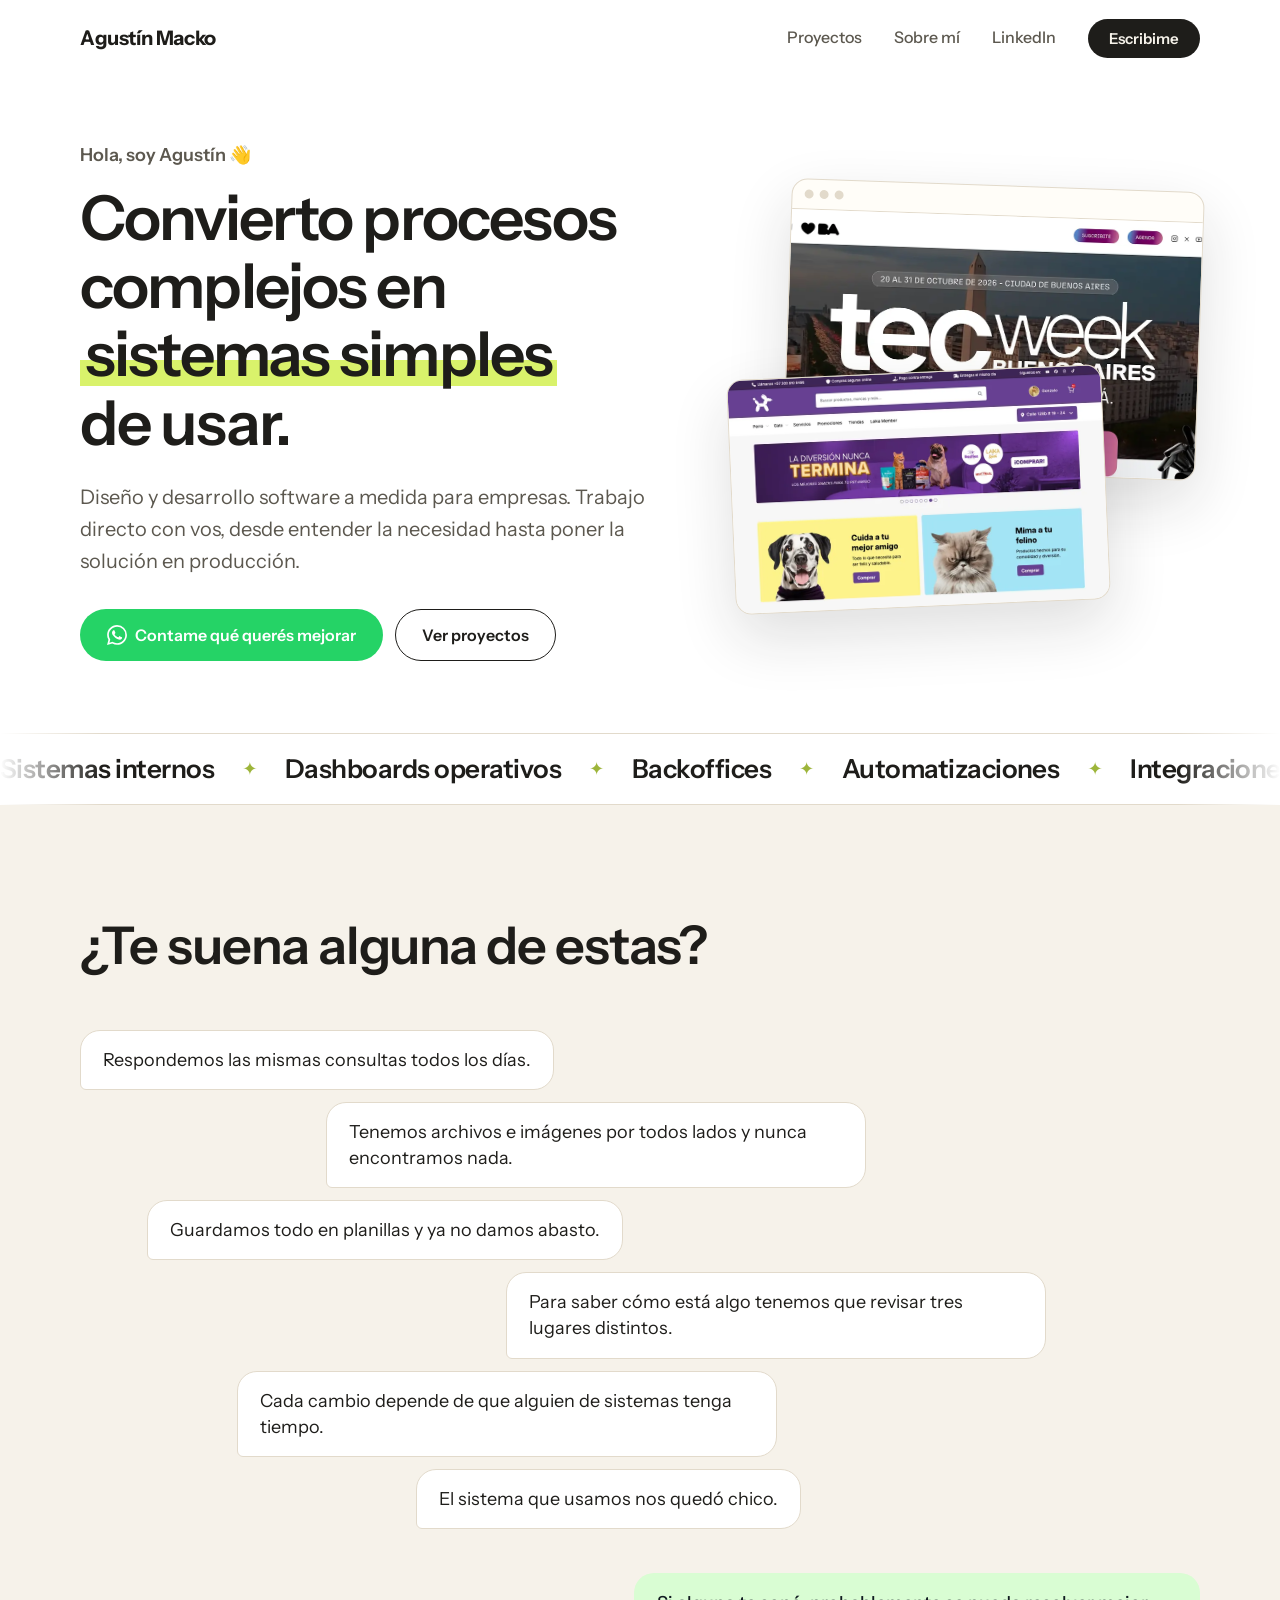
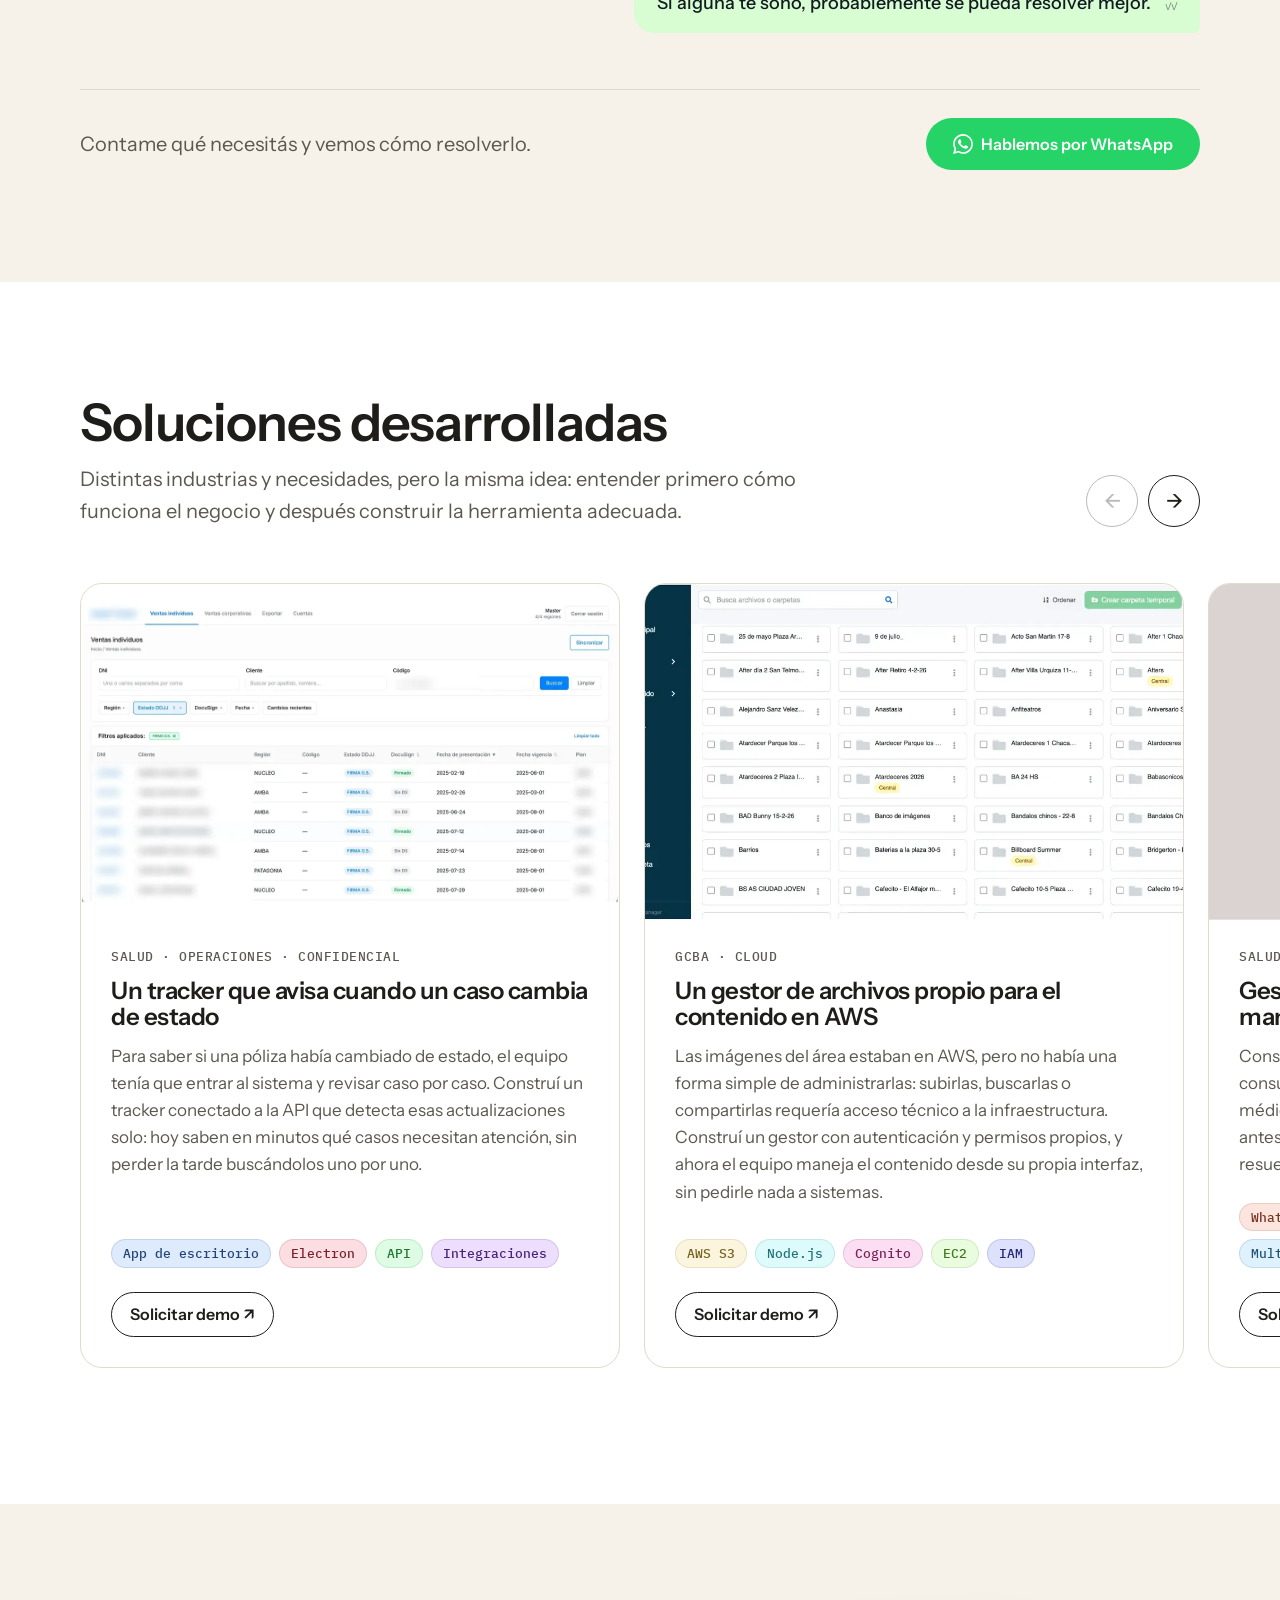
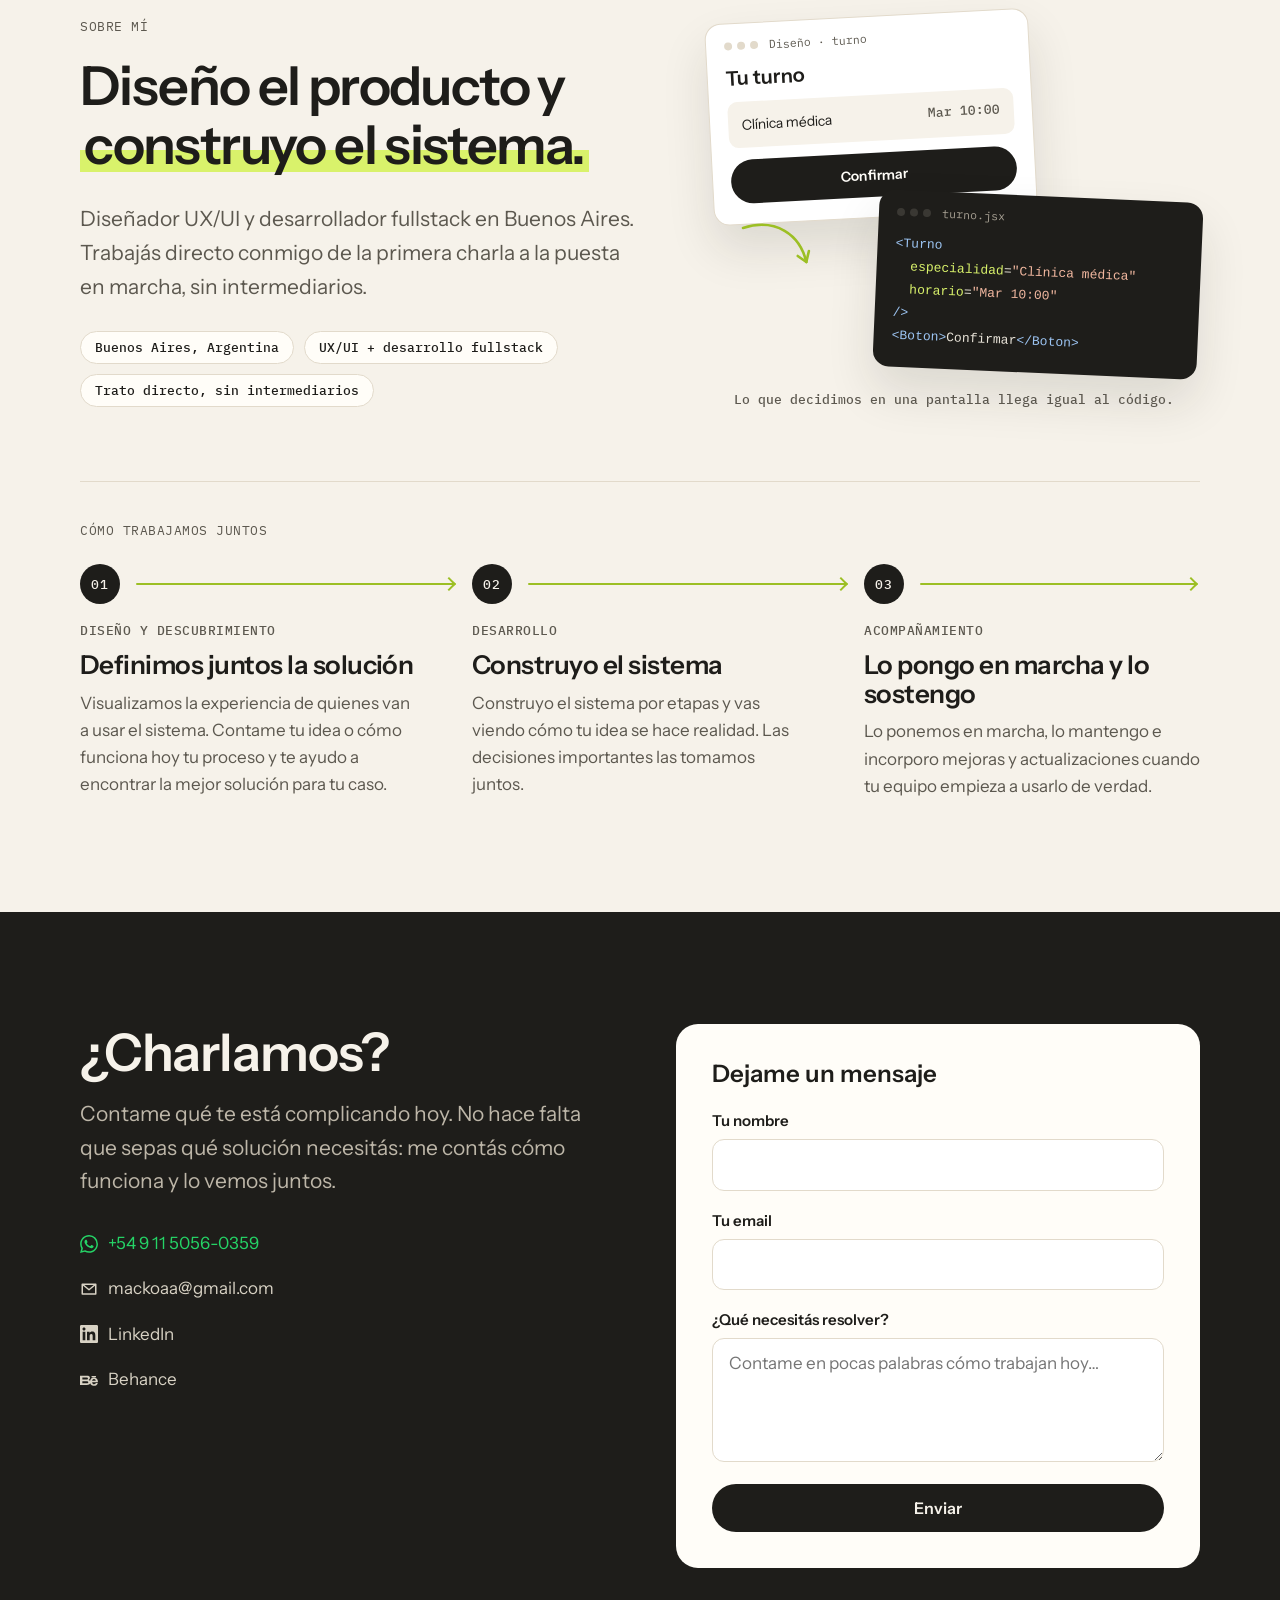
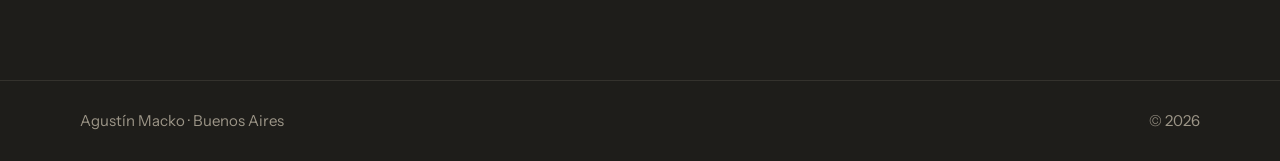
==== index.html @ c102af48 "fix imagen miniatrura" ====
<!DOCTYPE html>
<html lang="es-AR">
<head>
  <meta charset="UTF-8">
  <meta name="viewport" content="width=device-width, initial-scale=1.0">

  <!-- Google tag (gtag.js) -->
  <script async src="https://www.googletagmanager.com/gtag/js?id=G-NZE4ZRXTH5"></script>
  <script>
    window.dataLayer = window.dataLayer || [];
    function gtag(){dataLayer.push(arguments);}
    gtag('js', new Date());

    gtag('config', 'G-NZE4ZRXTH5');
  </script>
  <title>Agustín Macko — Software a medida para empresas | Product Engineer</title>
  <meta name="description" content="Diseño y desarrollo software a medida para empresas: sistemas internos, paneles de datos, automatizaciones e integraciones. Trabajás directo conmigo, de principio a fin.">
  <meta name="author" content="Agustín Macko">
  <meta name="robots" content="index, follow, max-image-preview:large">
  <meta name="theme-color" content="#FFFFFF">
  <link rel="icon" href="favicon.svg" type="image/svg+xml">
  <link rel="apple-touch-icon" href="img/apple-touch-icon.png">

  <meta property="og:type" content="website">
  <meta property="og:locale" content="es_AR">
  <meta property="og:site_name" content="Agustín Macko">
  <meta property="og:title" content="Agustín Macko — Software a medida para empresas">
  <meta property="og:description" content="Convierto procesos complejos en sistemas simples de usar.. Trabajás directo conmigo.">
  <meta property="og:url" content="https://agustinmacko.com.ar/">
  <meta property="og:image" content="https://agustinmacko.com.ar/img/og.png?v=2">
  <meta property="og:image:width" content="1200">
  <meta property="og:image:height" content="630">
  <meta property="og:image:alt" content="Agustín Macko — CConvierto procesos complejos en sistemas simples de usar.">
  <meta name="twitter:card" content="summary_large_image">
  <meta name="twitter:title" content="Agustín Macko — Software a medida para empresas">
  <meta name="twitter:description" content="Convierto procesos complejos en sistemas simples de usar.. Trabajás directo conmigo.">
  <meta name="twitter:image" content="https://agustinmacko.com.ar/img/og.png?v=2">
  <link rel="canonical" href="https://agustinmacko.com.ar/">

  <script type="application/ld+json">
  {
    "@context": "https://schema.org",
    "@graph": [
      {
        "@type": "Person",
        "@id": "https://agustinmacko.com.ar/#person",
        "name": "Agustín Macko",
        "url": "https://agustinmacko.com.ar/",
        "image": "https://agustinmacko.com.ar/img/og.png",
        "jobTitle": "Product Engineer",
        "description": "Diseñador UX/UI y desarrollador fullstack en Buenos Aires. Diseño y desarrollo software a medida para empresas.",
        "email": "mailto:mackoaa@gmail.com",
        "telephone": "+5491150560359",
        "address": {
          "@type": "PostalAddress",
          "addressLocality": "Buenos Aires",
          "addressCountry": "AR"
        },
        "sameAs": [
          "https://www.linkedin.com/in/macko-agustin/",
          "https://github.com/mackoagustin",
          "https://www.behance.net/agustinmacko"
        ],
        "knowsAbout": [
          "Software a medida",
          "Product Engineering",
          "UX/UI Design",
          "Product Design",
          "Desarrollo fullstack",
          "Figma",
          "React",
          "Next.js",
          "Node.js",
          "PostgreSQL",
          "Supabase",
          "AWS",
          "Arquitectura de software"
        ]
      },
      {
        "@type": "ProfessionalService",
        "@id": "https://agustinmacko.com.ar/#service",
        "name": "Agustín Macko — Software a medida para empresas",
        "url": "https://agustinmacko.com.ar/",
        "image": "https://agustinmacko.com.ar/img/og.png",
        "description": "Diseño y desarrollo de software a medida para empresas: sistemas internos, dashboards operativos, backoffices, automatizaciones e integraciones entre sistemas.",
        "founder": {
          "@id": "https://agustinmacko.com.ar/#person"
        },
        "email": "mackoaa@gmail.com",
        "telephone": "+5491150560359",
        "address": {
          "@type": "PostalAddress",
          "addressLocality": "Buenos Aires",
          "addressCountry": "AR"
        },
        "areaServed": [
          {
            "@type": "City",
            "name": "Buenos Aires"
          },
          {
            "@type": "Country",
            "name": "Argentina"
          }
        ],
        "availableLanguage": "es",
        "hasOfferCatalog": {
          "@type": "OfferCatalog",
          "name": "Soluciones",
          "itemListElement": [
            {
              "@type": "Offer",
              "itemOffered": {
                "@type": "Service",
                "name": "Sistemas internos"
              }
            },
            {
              "@type": "Offer",
              "itemOffered": {
                "@type": "Service",
                "name": "Dashboards operativos"
              }
            },
            {
              "@type": "Offer",
              "itemOffered": {
                "@type": "Service",
                "name": "Backoffices"
              }
            },
            {
              "@type": "Offer",
              "itemOffered": {
                "@type": "Service",
                "name": "Automatizaciones"
              }
            },
            {
              "@type": "Offer",
              "itemOffered": {
                "@type": "Service",
                "name": "Integraciones entre sistemas"
              }
            },
            {
              "@type": "Offer",
              "itemOffered": {
                "@type": "Service",
                "name": "Plataformas administrables"
              }
            },
            {
              "@type": "Offer",
              "itemOffered": {
                "@type": "Service",
                "name": "Gestión de archivos y documentos"
              }
            },
            {
              "@type": "Offer",
              "itemOffered": {
                "@type": "Service",
                "name": "Cloud / AWS"
              }
            },
            {
              "@type": "Offer",
              "itemOffered": {
                "@type": "Service",
                "name": "Herramientas para operaciones"
              }
            },
            {
              "@type": "Offer",
              "itemOffered": {
                "@type": "Service",
                "name": "Chatbots para WhatsApp"
              }
            }
          ]
        }
      },
      {
        "@type": "WebSite",
        "@id": "https://agustinmacko.com.ar/#website",
        "url": "https://agustinmacko.com.ar/",
        "name": "Agustín Macko",
        "inLanguage": "es-AR",
        "publisher": {
          "@id": "https://agustinmacko.com.ar/#person"
        }
      }
    ]
  }
  </script>

  <link rel="preconnect" href="https://fonts.googleapis.com">
  <link rel="preconnect" href="https://fonts.gstatic.com" crossorigin>
  <link href="https://fonts.googleapis.com/css2?family=Instrument+Sans:wght@400;500;600;700&family=IBM+Plex+Mono:wght@400;500&display=swap" rel="stylesheet">

  <link rel="stylesheet" href="css/styles.css">
  <script>document.documentElement.classList.add('js');</script>
</head>
<body>

  <a href="#main" class="skip-link">Saltar al contenido</a>

  <header class="header" id="header">
    <div class="wrap header-inner">
      <a href="#top" class="brand">Agustín Macko</a>

      <nav class="nav" aria-label="Navegación principal">
        <a href="#proyectos">Proyectos</a>
        <a href="#sobre-mi">Sobre mí</a>
        <a href="https://www.linkedin.com/in/macko-agustin/" target="_blank" rel="noopener noreferrer" >LinkedIn</a>
        <a href="#contacto" class="btn btn-dark btn-sm">Escribime</a>
      </nav>

      <button type="button" class="menu-toggle" id="menu-toggle" aria-label="Abrir menú" aria-expanded="false" aria-controls="mobile-menu">
        <span></span><span></span>
      </button>
    </div>

    <div class="mobile-menu" id="mobile-menu" aria-hidden="true">
      <a href="#proyectos">Proyectos</a>
      <a href="#sobre-mi">Sobre mí</a>
      <a href="https://www.linkedin.com/in/macko-agustin/" target="_blank" rel="noopener noreferrer" class="ico ico-in">LinkedIn</a>
      <a href="#contacto" class="btn btn-dark">Escribime</a>
    </div>
  </header>

  <main id="main">

    <!-- HOLA -->
    <section class="hero" id="top" aria-labelledby="hero-title">
      <div class="wrap hero-grid">
        <div class="hero-copy">
          <p class="hello">Hola, soy Agustín</p>
          <h1 id="hero-title">
            <span class="only-desktop">Convierto procesos complejos en <span class="mark">sistemas simples</span><br> de usar.</span>
            <span class="only-mobile">Convierto procesos complejos en <span class="mark">sistemas simples</span> de usar.</span>
          </h1>
          <p class="hero-text">Diseño y desarrollo software a medida para empresas. Trabajo directo con vos, desde entender la necesidad hasta poner la solución en producción.</p>
          <div class="actions">
            <a href="https://wa.me/5491150560359?text=Hola%20Agust%C3%ADn%2C%20te%20quiero%20contar%20lo%20que%20necesito" target="_blank" rel="noopener noreferrer" class="btn btn-wa">Contame qué querés mejorar</a>
            <a href="#proyectos" class="btn btn-line">Ver proyectos</a>
          </div>
        </div>

        <figure class="hero-shots" aria-label="Captura de TecWeek y ejemplo de un panel operativo">
          <div class="shot shot-back">
            <span class="shot-bar" aria-hidden="true"><i></i><i></i><i></i></span>
            <img src="img/tec2026.webp" width="1200" height="542" alt="Sitio de TecWeek con la cuenta regresiva del evento en Buenos Aires" fetchpriority="high">
          </div>
          <div class="shot shot-front" aria-hidden="true">
            <img src="img/laika.webp" width="1200" height="542" alt="Sitio de TecWeek con la cuenta regresiva del evento en Buenos Aires" fetchpriority="high">
          </div>
          <!-- <figcaption class="sticker">Hablás directo conmigo</figcaption> -->
        </figure>
      </div>

      <div class="ticker" aria-label="Soluciones que construyo">
        <!-- <p class="wrap ticker-label">Soluciones que construyo</p> -->
        <div class="ticker-row">
          <ul class="ticker-track ticker-solutions">
            <li>Sistemas internos</li><li>Dashboards operativos</li><li>Backoffices</li><li>Automatizaciones</li><li>Integraciones entre sistemas</li><li>Plataformas administrables</li><li>Gestión de archivos y documentos</li><li>Cloud / AWS</li><li>Herramientas para operaciones</li>
            <li aria-hidden="true">Sistemas internos</li><li aria-hidden="true">Dashboards operativos</li><li aria-hidden="true">Backoffices</li><li aria-hidden="true">Automatizaciones</li><li aria-hidden="true">Integraciones entre sistemas</li><li aria-hidden="true">Plataformas administrables</li><li aria-hidden="true">Gestión de archivos y documentos</li><li aria-hidden="true">Cloud / AWS</li><li aria-hidden="true">Herramientas para operaciones</li>
          </ul>
        </div>
      </div>
    </section>

    <!-- TE SUENA -->
    <section class="section section-warm" id="ayuda" aria-labelledby="ayuda-title">
      <div class="wrap">
        <h2 class="title reveal" id="ayuda-title">¿Te suena alguna de estas?</h2>

        <div class="thread">
          <ul class="thread-in" aria-label="Problemas que escucho de empresas">
            <li class="msg reveal" style="--i: 0">Respondemos las mismas consultas todos los días.</li>
            <li class="msg reveal" style="--i: 1">Tenemos archivos e imágenes por todos lados y nunca encontramos nada.</li>
            <li class="msg reveal" style="--i: 2">Guardamos todo en planillas y ya no damos abasto.</li>
            <li class="msg reveal" style="--i: 3">Para saber cómo está algo tenemos que revisar tres lugares distintos.</li>
            <li class="msg reveal" style="--i: 4">Cada cambio depende de que alguien de sistemas tenga tiempo.</li>
            <li class="msg reveal" style="--i: 5">El sistema que usamos nos quedó chico.</li>
          </ul>

          <p class="msg msg-reply reveal" style="--i: 6">Si alguna te sonó, probablemente se pueda resolver mejor.<span class="msg-meta" aria-hidden="true">✓✓</span></p>

          <div class="thread-cta reveal">
            <p>Contame qué necesitás y vemos cómo resolverlo.</p>
            <a href="https://wa.me/5491150560359?text=Hola%20Agust%C3%ADn%2C%20te%20quiero%20contar%20lo%20que%20necesito" target="_blank" rel="noopener noreferrer" class="btn btn-wa">Hablemos por WhatsApp</a>
          </div>
        </div>
      </div>
    </section>

    <!-- PROYECTOS -->
    <section class="section section-tint" id="proyectos" aria-labelledby="proyectos-title">
      <div class="wrap">
        <div class="section-head reveal">
          <div>
            <h2 class="title" id="proyectos-title">Soluciones desarrolladas</h2>
            <p>Distintas industrias y necesidades, pero la misma idea: entender primero cómo funciona el negocio y después construir la herramienta adecuada.</p>
          </div>
          <div class="carousel-nav">
            <button type="button" class="carousel-btn" data-dir="-1" aria-label="Proyecto anterior" aria-controls="projects-track">←</button>
            <button type="button" class="carousel-btn" data-dir="1" aria-label="Proyecto siguiente" aria-controls="projects-track">→</button>
          </div>
        </div>
      </div>

      <div class="carousel reveal" id="projects-track" role="region" aria-roledescription="carrusel" aria-label="Proyectos" tabindex="0">
          <article class="project">
            <div class="project-visual">
              <img src="img/salud-tracker.webp" width="1200" height="750" alt="Tracker de pólizas con filtros por estado, región y firma, y listado de casos con datos anonimizados" loading="lazy">
            </div>
            <div class="project-body">
              <p class="project-tag">Salud · Operaciones · Confidencial</p>
              <h3>Un tracker que avisa cuando un caso cambia de estado</h3>
              <p>Para saber si una póliza había cambiado de estado, el equipo tenía que entrar al sistema y revisar caso por caso. Construí un tracker conectado a la API que detecta esas actualizaciones solo: hoy saben en minutos qué casos necesitan atención, sin perder la tarde buscándolos uno por uno.</p>
              <ul class="project-stack" aria-label="Tecnologías"><li>App de escritorio</li><li>Electron</li><li>API</li><li>Integraciones</li></ul>
              <a href="https://wa.me/5491150560359?text" target="_blank" rel="noopener noreferrer"  class="link">Solicitar demo ↗</a>

            </div>
          </article>

          <article class="project">
            <div class="project-visual">
              <img src="img/aws.webp" width="1200" height="601" alt="Gestor de archivos en AWS con carpetas, buscador y acciones para subir y compartir contenido" loading="lazy">
            </div>
            <div class="project-body">
              <p class="project-tag">GCBA · Cloud</p>
              <h3>Un gestor de archivos propio para el contenido en AWS</h3>
              <p>Las imágenes del área estaban en AWS, pero no había una forma simple de administrarlas: subirlas, buscarlas o compartirlas requería acceso técnico a la infraestructura. Construí un gestor con autenticación y permisos propios, y ahora el equipo maneja el contenido desde su propia interfaz, sin pedirle nada a sistemas.</p>
              <ul class="project-stack" aria-label="Tecnologías"><li>AWS S3</li><li>Node.js</li><li>Cognito</li><li>EC2</li><li>IAM</li></ul>
              <a href="https://wa.me/5491150560359" target="_blank" rel="noopener noreferrer"  class="link">Solicitar demo ↗</a>

            </div>
          </article>

          <article class="project">
            <div class="project-visual">
              <img src="img/chatbot.webp" width="1201" height="676" alt="Ilustración de un chatbot de salud" loading="lazy">
            </div>
            <div class="project-body">
              <p class="project-tag">Salud · WhatsApp · Multi-clínica</p>
              <h3>Gestionar turnos por WhatsApp sin hacerlo manualmente</h3>
              <p>Construí un sistema multilínea para clínicas que permite sacar, consultar y cancelar turnos desde WhatsApp, con agendas, médicos y configuraciones independientes por clínica. Lo que antes eran decenas de mensajes atendidos a mano, hoy se resuelve solo y se supervisa desde un único dashboard.</p>
              <ul class="project-stack" aria-label="Tecnologías"><li>WhatsApp</li><li>Express</li><li>Supabase</li><li>Baileys</li><li>Multi-tenant</li></ul>
              <a href="https://wa.me/5491150560359" target="_blank" rel="noopener noreferrer"  class="link">Solicitar demo ↗</a>
        
            </div>
          </article>

          <article class="project">
            <div class="project-visual">
              <img src="img/tec2026.webp" width="1200" height="599" alt="Sitio de TecWeek Buenos Aires 2026 con la cuenta regresiva del evento" loading="lazy">
            </div>
            <div class="project-body">
              <p class="project-tag">TecWeek · Plataforma</p>
              <h3>Actualizar el evento sin depender de desarrollo</h3>
              <p>Desarrollé el sitio de TecWeek junto con un backoffice para administrar eventos, agenda, sponsors, imágenes y otros contenidos sin tocar código. Durante el evento, que es cuando más cambia la información, el equipo pudo mantenerlo actualizado por su cuenta, sin esperar a un desarrollador para cada ajuste.</p>
              <ul class="project-stack" aria-label="Tecnologías"><li>Next.js</li><li>Supabase</li><li>PostgreSQL</li><li>Backoffice</li></ul>
              <a href="https://www.tecweek.com.ar/" target="_blank" rel="noopener noreferrer" class="link">Ver sitio online ↗</a>
            </div>
          </article>

          <article class="project">
            <div class="project-visual">
              <img src="img/laika.webp" width="1200" height="550" alt="Tienda online de Laika, productos para mascotas" loading="lazy">
            </div>
            <div class="project-body">
              <p class="project-tag">Laika · Product Design</p>
              <h3>Reglas de negocio complejas, convertidas en flujos que se entienden</h3>
              <p>Diseñé herramientas internas para procesos de logística, devoluciones, pagos, catálogo y reglas de negocio, sobre operaciones con múltiples estados y excepciones. El objetivo era que quien opera el sistema todos los días tome decisiones con menos ambigüedad y menos margen de error.</p>
              <ul class="project-stack" aria-label="Disciplinas"><li>Product Design</li><li>UX/UI</li><li>Design System</li></ul>
              <a href="https://laika.com.co/" target="_blank" rel="noopener noreferrer" class="link">Ver sitio online ↗</a>
            </div>
          </article>

          <article class="project">
            <div class="project-visual">
              <img src="img/tracker2.webp" width="1200" height="543" alt="Sitio de Tracker, herramienta para inmobiliarios, con la app mostrando su tablero de avance" loading="lazy">
            </div>
            <div class="project-body">
              <p class="project-tag">Tracker · Real Estate</p>
              <h3>Un sitio que explica el producto en segundos</h3>
              <p>Diseñé y desarrollé el sitio de Tracker para presentar la herramienta y su propuesta de valor al sector inmobiliario. Alguien que nunca usó el producto puede entender en la primera pantalla qué hace y para quién es.</p>
              <ul class="project-stack" aria-label="Disciplinas"><li>UX/UI</li><li>Frontend</li><li>Sitio web</li></ul>
              <a href="https://www.tracker-realestate.com/" target="_blank" rel="noopener noreferrer" class="link">Ver sitio online ↗</a>
            </div>
          </article>

          <article class="project">
            <div class="project-visual">
              <img src="img/autospecial2026.webp" width="1202" height="602" alt="Sitio de Auto Special, concesionario Ford, con buscador de vehículos" loading="lazy">
            </div>
            <div class="project-body">
              <p class="project-tag">Auto Special · Web</p>
              <h3>Un catálogo de vehículos fácil de recorrer</h3>
              <p>Trabajé el diseño UX/UI y el desarrollo frontend del sitio de Auto Special, organizando la información y la experiencia visual alrededor de su catálogo. El resultado es un recorrido más directo entre buscar un vehículo y encontrar sus datos.</p>
              <ul class="project-stack" aria-label="Disciplinas"><li>UX/UI</li><li>Frontend</li></ul>
              <a href="https://autospecial.com.ar" target="_blank" rel="noopener noreferrer" class="link">Ver sitio online ↗</a>
            </div>
          </article>

          <article class="project">
            <div class="project-visual">
              <img src="img/leon.webp" width="1200" height="605" alt="Tienda online de Leon Livings, mobiliario de exterior" loading="lazy">
            </div>
            <div class="project-body">
              <p class="project-tag">Leon Livings · E-commerce</p>
              <h3>Una tienda online fiel a la identidad de la marca</h3>
              <p>Diseñé la experiencia UX/UI de la tienda online, trabajando la navegación, la presentación de productos y el recorrido de compra. La experiencia de comprar quedó tan cuidada como la identidad visual de la marca.</p>
              <ul class="project-stack" aria-label="Disciplinas"><li>UX/UI</li><li>E-commerce</li></ul>
              <a href="https://www.leonlivings.com/" target="_blank" rel="noopener noreferrer" class="link">Ver sitio online ↗</a>
            </div>
          </article>

      </div>
    </section>

    <!-- SOBRE MÍ Y CÓMO TRABAJO -->
    <section class="section section-warm" id="sobre-mi" aria-labelledby="sobre-title">
      <div class="wrap">
        <div class="about-intro">
          <div class="about-copy">
            <p class="about-kicker reveal">Sobre mí</p>
            <h2 class="about-statement reveal" id="sobre-title">Diseño el producto y <span class="mark">construyo el sistema.</span></h2>
            <p class="about-lead reveal">Diseñador UX/UI y desarrollador fullstack en Buenos Aires. Trabajás directo conmigo de la primera charla a la puesta en marcha, sin intermediarios.</p>
            <ul class="about-facts reveal">
              <li>Buenos Aires, Argentina</li>
              <li>UX/UI + desarrollo fullstack</li>
              <li>Trato directo, sin intermediarios</li>
            </ul>
          </div>

          <figure class="duo reveal">
            <div class="duo-card duo-design" aria-hidden="true">
              <p class="duo-bar"><span></span><span></span><span></span> Diseño · turno</p>
              <p class="duo-title">Tu turno</p>
              <p class="duo-row">Clínica médica <span>Mar 10:00</span></p>
              <p class="duo-btn">Confirmar</p>
            </div>
            <svg class="duo-arrow" viewBox="0 0 80 40" aria-hidden="true"><path d="M4 30 C 24 4, 52 4, 72 22" /><path d="M62 22 L72 22 L68 12" /></svg>
            <div class="duo-card duo-code" aria-hidden="true">
              <p class="duo-bar"><span></span><span></span><span></span> turno.jsx</p>
<pre><code><i>&lt;Turno</i>
  <b>especialidad</b>=<s>"Clínica médica"</s>
  <b>horario</b>=<s>"Mar 10:00"</s>
<i>/&gt;</i>
<i>&lt;Boton&gt;</i>Confirmar<i>&lt;/Boton&gt;</i></code></pre>
            </div>
            <figcaption>Lo que decidimos en una pantalla llega igual al código.</figcaption>
          </figure>
        </div>

        <p class="about-kicker steps-kicker reveal" id="como-trabajo">Cómo trabajamos juntos</p>
        <ol class="steps">
          <li class="step reveal" style="--i: 0">
            <p class="step-label"><span class="step-n">01</span> Diseño y descubrimiento</p>
            <h3>Definimos juntos la solución</h3>
            <p>Visualizamos la experiencia de quienes van a usar el sistema. Contame tu idea o cómo funciona hoy tu proceso y te ayudo a encontrar la mejor solución para tu caso.</p>
          </li>
          <li class="step reveal" style="--i: 1">
            <p class="step-label"><span class="step-n">02</span> Desarrollo</p>
            <h3>Construyo el sistema</h3>
            <p>Construyo el sistema por etapas y vas viendo cómo tu idea se hace realidad. Las decisiones importantes las tomamos juntos.</p>
          </li>
          <li class="step reveal" style="--i: 2">
            <p class="step-label"><span class="step-n">03</span> Acompañamiento</p>
            <h3>Lo pongo en marcha y lo sostengo</h3>
            <p>Lo ponemos en marcha, lo mantengo e incorporo mejoras y actualizaciones cuando tu equipo empieza a usarlo de verdad.</p>
          </li>
        </ol>
      </div>
    </section>

    <!-- CONTACTO -->
    <section class="section contact" id="contacto" aria-labelledby="contacto-title">
      <div class="wrap contact-grid">
        <div class="contact-copy reveal">
          <h2 class="title" id="contacto-title">¿Charlamos?</h2>
          <p class="lead">Contame qué te está complicando hoy. No hace falta que sepas qué solución necesitás: me contás cómo funciona y lo vemos juntos.</p>
          <ul class="contact-list">
            <li><a href="https://wa.me/5491150560359" target="_blank" rel="noopener noreferrer" class="ico ico-wa">+54 9 11 5056-0359</a></li>
            <li><a href="mailto:mackoaa@gmail.com" class="ico ico-mail">mackoaa@gmail.com</a></li>
            <li><a href="https://www.linkedin.com/in/macko-agustin/" target="_blank" rel="noopener noreferrer" class="ico ico-in">LinkedIn</a></li>
            <li><a href="https://www.behance.net/agustinmacko" target="_blank" rel="noopener noreferrer" class="ico ico-be">Behance</a></li>
          </ul>
        </div>

        <form action="https://formspree.io/f/myzgvjbd" method="POST" class="form reveal" id="form">
          <p class="form-title">Dejame un mensaje</p>
          <label for="nombre">Tu nombre</label>
          <input type="text" id="nombre" name="nombre" autocomplete="name" required>
          <label for="email">Tu email</label>
          <input type="email" id="email" name="email" autocomplete="email" required>
          <label for="mensaje">¿Qué necesitás resolver?</label>
          <textarea id="mensaje" name="mensaje" rows="4" placeholder="Contame en pocas palabras cómo trabajan hoy…" required></textarea>
          <button type="submit" class="btn btn-dark btn-block">Enviar</button>
        </form>
      </div>
    </section>

  </main>

  <footer class="footer">
    <div class="wrap footer-inner">
      <span>Agustín Macko · Buenos Aires</span>
      <span>© 2026</span>
    </div>
  </footer>

  <script src="js/main.js"></script>
</body>
</html>
---- css/styles.css ----
/* ─────────────────────────────────────────────
   Agustín Macko — Portfolio
   ───────────────────────────────────────────── */

:root {
  --bg: #F6F2EA;
  --card: #FFFDF8;
  --ink: #1E1D1A;
  --ink-2: #5C584F;
  --line: #E2DACB;
  --flow: #9CBF24;
  --accent: #D9F26B;
  --accent-ink: #2E3A06;
  --radius: 22px;
  --wrap: 1120px;
  --font-title: "Instrument Sans", system-ui, sans-serif;
  --font-body: "Instrument Sans", system-ui, sans-serif;
  --font-mono: "IBM Plex Mono", ui-monospace, monospace;
  --ico-mail: url("data:image/svg+xml,%3Csvg xmlns='http://www.w3.org/2000/svg' viewBox='0 0 24 24'%3E%3Cpath fill='none' stroke='%23000' stroke-width='2' stroke-linejoin='round' d='M3 5.5h18v13H3z'/%3E%3Cpath fill='none' stroke='%23000' stroke-width='2' stroke-linejoin='round' d='M3.5 6l8.5 7 8.5-7'/%3E%3C/svg%3E");
  --ico-in: url("data:image/svg+xml,%3Csvg xmlns='http://www.w3.org/2000/svg' viewBox='0 0 24 24'%3E%3Cpath d='M20.447 20.452h-3.554v-5.569c0-1.328-.027-3.037-1.852-3.037-1.853 0-2.136 1.445-2.136 2.939v5.667H9.351V9h3.414v1.561h.046c.477-.9 1.637-1.85 3.37-1.85 3.601 0 4.267 2.37 4.267 5.455v6.286zM5.337 7.433c-1.144 0-2.063-.926-2.063-2.065 0-1.138.92-2.063 2.063-2.063 1.14 0 2.064.925 2.064 2.063 0 1.139-.925 2.065-2.064 2.065zm1.782 13.019H3.555V9h3.564v11.452zM22.225 0H1.771C.792 0 0 .774 0 1.729v20.542C0 23.227.792 24 1.771 24h20.451C23.2 24 24 23.227 24 22.271V1.729C24 .774 23.2 0 22.222 0h.003z'/%3E%3C/svg%3E");
  --ico-be: url("data:image/svg+xml,%3Csvg xmlns='http://www.w3.org/2000/svg' viewBox='0 0 24 24'%3E%3Cpath d='M16.969 16.927a2.561 2.561 0 0 0 1.901.677 2.501 2.501 0 0 0 1.531-.475c.362-.235.636-.584.779-.99h2.567a4.955 4.955 0 0 1-1.888 2.769 5.576 5.576 0 0 1-3.08.841 6.08 6.08 0 0 1-2.25-.389 4.639 4.639 0 0 1-1.7-1.114 5.121 5.121 0 0 1-1.09-1.735 6.426 6.426 0 0 1-.387-2.25 6.103 6.103 0 0 1 .399-2.198 5.1 5.1 0 0 1 2.814-2.934 5.28 5.28 0 0 1 2.198-.425 4.925 4.925 0 0 1 2.349.52 4.746 4.746 0 0 1 1.641 1.402 5.719 5.719 0 0 1 .926 2.007 7.47 7.47 0 0 1 .205 2.354h-7.64c-.041.715.198 1.418.674 1.94zm3.345-5.619a2.107 2.107 0 0 0-1.633-.589 2.688 2.688 0 0 0-1.191.241 2.318 2.318 0 0 0-.758.595 2.227 2.227 0 0 0-.401.753 3.44 3.44 0 0 0-.134.707h4.731a3.2 3.2 0 0 0-.614-1.707zM9.49 6.203c.487-.007.973.04 1.451.141.426.086.83.254 1.19.495.339.235.608.557.779.931.203.465.299.97.285 1.478a2.752 2.752 0 0 1-.433 1.566c-.315.458-.753.822-1.264 1.052.694.178 1.304.598 1.72 1.187.387.587.588 1.279.575 1.983a3.4 3.4 0 0 1-.36 1.609 3.141 3.141 0 0 1-.972 1.109c-.418.29-.884.502-1.377.626-.502.13-1.02.195-1.539.194H0V6.203h9.49zm-.338 4.992a1.58 1.58 0 0 0 .999-.305c.28-.228.43-.578.4-.936a1.18 1.18 0 0 0-.125-.588.949.949 0 0 0-.339-.36 1.307 1.307 0 0 0-.485-.18 3.15 3.15 0 0 0-.572-.049H3.157v2.418h5.995zm.233 5.23c.21.002.419-.019.624-.063a1.602 1.602 0 0 0 .52-.22c.153-.105.275-.247.357-.412.095-.217.138-.453.126-.689a1.371 1.371 0 0 0-.465-1.169 1.853 1.853 0 0 0-1.166-.347H3.157v2.9h6.228zm6.018-9.616h5.898v1.428h-5.898V6.809z'/%3E%3C/svg%3E");
  --wa-icon: url("data:image/svg+xml,%3Csvg xmlns='http://www.w3.org/2000/svg' viewBox='0 0 24 24'%3E%3Cpath d='M17.472 14.382c-.297-.149-1.758-.867-2.03-.967-.273-.099-.471-.148-.67.15-.197.297-.767.966-.94 1.164-.173.199-.347.223-.644.075-.297-.15-1.255-.463-2.39-1.475-.883-.788-1.48-1.761-1.653-2.059-.173-.297-.018-.458.13-.606.134-.133.298-.347.446-.52.149-.174.198-.298.298-.497.099-.198.05-.371-.025-.52-.075-.149-.669-1.612-.916-2.207-.242-.579-.487-.5-.669-.51-.173-.008-.371-.01-.57-.01-.198 0-.52.074-.792.372-.272.297-1.04 1.016-1.04 2.479 0 1.462 1.065 2.875 1.213 3.074.149.198 2.096 3.2 5.077 4.487.709.306 1.262.489 1.694.625.712.227 1.36.195 1.871.118.571-.085 1.758-.719 2.006-1.413.248-.694.248-1.289.173-1.413-.074-.124-.272-.198-.57-.347m-5.421 7.403h-.004a9.87 9.87 0 01-5.031-1.378l-.361-.214-3.741.982.998-3.648-.235-.374a9.86 9.86 0 01-1.51-5.26c.001-5.45 4.436-9.884 9.888-9.884 2.64 0 5.122 1.03 6.988 2.898a9.825 9.825 0 012.893 6.994c-.003 5.45-4.437 9.884-9.885 9.884m8.413-18.297A11.815 11.815 0 0012.05 0C5.495 0 .16 5.335.157 11.892c0 2.096.547 4.142 1.588 5.945L.057 24l6.305-1.654a11.882 11.882 0 005.683 1.448h.005c6.554 0 11.89-5.335 11.893-11.893a11.821 11.821 0 00-3.48-8.413z'/%3E%3C/svg%3E");
}

*,
*::before,
*::after { box-sizing: border-box; }

html { scroll-behavior: smooth; scroll-padding-top: 88px; }

body {
  margin: 0;
  background: #FFFFFF;
  color: var(--ink);
  font-family: var(--font-body);
  font-size: 18px;
  line-height: 1.6;
  -webkit-font-smoothing: antialiased;
}

img { display: block; max-width: 100%; }
a { color: inherit; }
h1, h2, h3 { font-family: var(--font-title); font-weight: 600; letter-spacing: -0.02em; line-height: 1.1; margin: 0; }
p { margin: 0; }

.wrap { width: min(var(--wrap), 100% - 48px); margin-inline: auto; }

.skip-link {
  position: absolute; left: 16px; top: -60px; z-index: 100;
  background: var(--ink); color: var(--bg); padding: 10px 16px; border-radius: 10px;
}
.skip-link:focus { top: 16px; }

:focus-visible { outline: 3px solid var(--ink); outline-offset: 3px; border-radius: 6px; }

/* ── Botones ── */
.btn {
  display: inline-flex; align-items: center; justify-content: center; gap: 8px;
  padding: 15px 26px; border-radius: 999px; border: 1.5px solid transparent;
  font: 600 16px/1 var(--font-body); text-decoration: none; cursor: pointer;
  transition: transform .2s ease, background-color .2s ease, color .2s ease, border-color .2s ease;
}
.btn:hover { transform: translateY(-2px); }
.btn-sm { padding: 11px 20px; font-size: 15px; }
.btn-block { width: 100%; }
.btn-dark { background: var(--ink); color: var(--bg); }
.btn-dark:hover { background: #000; }
.btn-line { border-color: var(--ink); color: var(--ink); background: transparent; }
.btn-line:hover { background: var(--ink); color: var(--bg); }
.btn-wa { background: #25D366; color: #fff; }
.btn-wa:hover { background: #1EBE5B; }
.btn-wa::before,
.ico::before {
  content: ""; width: 20px; height: 20px; flex-shrink: 0; background: currentColor;
  -webkit-mask: var(--ico, var(--wa-icon)) center / contain no-repeat;
  mask: var(--ico, var(--wa-icon)) center / contain no-repeat;
}
.ico { display: inline-flex; align-items: center; gap: 10px; }
.ico::before { width: 18px; height: 18px; }
.ico-wa { --ico: var(--wa-icon); }
.ico-mail { --ico: var(--ico-mail); }
.ico-in { --ico: var(--ico-in); }
.ico-be { --ico: var(--ico-be); }
.nav .ico::before { width: 16px; height: 16px; }

.actions { display: flex; flex-wrap: wrap; gap: 12px; }

/* ── Header ── */
.header {
  position: sticky; top: 0; z-index: 50;
  background: rgba(255, 255, 255, .88);
  backdrop-filter: blur(12px);
  -webkit-backdrop-filter: blur(12px);
  border-bottom: 1px solid transparent;
  transition: border-color .2s ease;
}
.header.is-scrolled { border-bottom-color: var(--line); }
.header-inner { display: flex; align-items: center; justify-content: space-between; height: 76px; }
.brand { font: 700 20px/1 var(--font-title); letter-spacing: -0.02em; text-decoration: none; }
.nav { display: flex; align-items: center; gap: 32px; }
.nav a:not(.btn) { font-size: 16px; font-weight: 500; text-decoration: none; color: var(--ink-2); transition: color .2s; }
.nav a:not(.btn):hover { color: var(--ink); }

.menu-toggle {
  display: none; width: 44px; height: 44px; border: 0; background: transparent; cursor: pointer;
  flex-direction: column; justify-content: center; align-items: center; gap: 6px;
}
.menu-toggle span { display: block; width: 22px; height: 2px; background: var(--ink); border-radius: 2px; transition: transform .25s ease; }
.menu-toggle[aria-expanded="true"] span:first-child { transform: translateY(4px) rotate(45deg); }
.menu-toggle[aria-expanded="true"] span:last-child { transform: translateY(-4px) rotate(-45deg); }

.mobile-menu { display: none; }

/* ── Hero ── */
.hero { padding: 64px 0 0px; }
.hero-grid { display: grid; grid-template-columns: 1.25fr 1fr; gap: 64px; align-items: center; }
.hello {
  display: inline-block; margin-bottom: 20px;
  font: 600 18px/1 var(--font-title); color: var(--ink-2);
}
.hello::after { content: " 👋"; }
.hero h1 { font-size: clamp(40px, 5vw, 62px); letter-spacing: -0.03em; margin-bottom: 24px; }
.hero-text { font-size: 20px; color: var(--ink-2); max-width: 34em; margin-bottom: 32px; }

.mark {
  background: linear-gradient(transparent 58%, var(--accent) 58%, var(--accent) 92%, transparent 92%);
  padding: 0 .08em;
}

.hero-shots { position: relative; margin: 0; aspect-ratio: 1 / 1; }
.shot {
  position: absolute;
  background: var(--card); border: 1px solid var(--line); border-radius: 16px;
  overflow: hidden;
  box-shadow: 0 24px 60px rgba(30, 29, 26, .14);
}
.shot img { width: 100%; height: auto; aspect-ratio: 16 / 10; object-fit: cover; object-position: top; }
.shot-bar { display: flex; gap: 6px; padding: 10px 12px; border-bottom: 1px solid var(--line); }
.shot-bar i { width: 9px; height: 9px; border-radius: 50%; background: var(--line); }
.shot-back { top: 4%; right: 0; width: 88%; transform: rotate(2deg); }
.shot-front { bottom: 6%; left: 0; width: 80%; transform: rotate(-2.5deg); }
.sticker {
  position: absolute; right: 4%; bottom: 0; z-index: 2;
  background: var(--accent); color: var(--accent-ink);
  font: 600 16px/1.2 var(--font-title);
  padding: 12px 18px; border-radius: 999px;
  transform: rotate(-4deg);
  box-shadow: 0 8px 24px rgba(30, 29, 26, .12);
}

/* ── Ticker ── */
.ticker { margin-top: 72px; }
.ticker-label {
  font: 400 13px/1.4 var(--font-mono); text-transform: uppercase; letter-spacing: .04em;
  color: var(--ink-2); margin-bottom: 16px;
}
.ticker-row {
  overflow: hidden;
  border-block: 1px solid var(--line);
  mask-image: linear-gradient(90deg, transparent, #000 8%, #000 92%, transparent);
  -webkit-mask-image: linear-gradient(90deg, transparent, #000 8%, #000 92%, transparent);
}
.ticker-track {
  list-style: none; margin: 0; padding: 0;
  display: flex; width: max-content;
  animation: ticker 40s linear infinite;
}
@media (hover: hover) {
  .ticker-row:hover .ticker-track { animation-play-state: paused; }
}
.ticker-track li { display: flex; align-items: center; white-space: nowrap; }
.ticker-track li::after { content: "✦"; margin-inline: 28px; font-size: .7em; opacity: .5; }
.ticker-solutions li { font: 600 26px/1 var(--font-title); letter-spacing: -0.02em; padding: 22px 0; }
.ticker-solutions li::after { color: #9DB53A; opacity: 1; }
@keyframes ticker {
  to { transform: translateX(-50%); }
}

.only-mobile { display: none; }

/* ── Secciones ── */
.section { padding: 112px 0; }
.section-warm { background: var(--bg); }
.section-tint { background: white; }
.title { font-size: clamp(34px, 4.2vw, 52px); }
.section-head { display: flex; justify-content: space-between; align-items: flex-end; gap: 24px; margin-bottom: 48px; flex-wrap: wrap; }
.section-head p { font-size: 20px; color: var(--ink-2); margin-top: 12px; }
.lead { font-size: 21px; color: var(--ink-2); max-width: 36em; }

/* ── ¿Te suena? ── */
.thread { margin-top: 56px; display: flex; flex-direction: column; }
.thread-in { list-style: none; margin: 0; padding: 0; display: flex; flex-direction: column; align-items: flex-start; gap: 12px; }
.thread-in .msg:nth-child(2) { margin-left: 22%; }
.thread-in .msg:nth-child(3) { margin-left: 6%; }
.thread-in .msg:nth-child(4) { margin-left: 38%; }
.thread-in .msg:nth-child(5) { margin-left: 14%; }
.thread-in .msg:nth-child(6) { margin-left: 30%; }

.msg {
  max-width: min(30em, 100%);
  padding: 16px 22px;
  background: #fff; border: 1px solid var(--line);
  border-radius: 20px 20px 20px 6px;
  font-size: 18px; line-height: 1.45; color: var(--ink);
}

.msg-reply {
  align-self: flex-end; margin-top: 44px;
  display: flex; align-items: flex-end; gap: 14px;
  background: #D9FDD3; border-color: transparent; color: #111B21;
  border-radius: 20px 20px 6px 20px;
  font-weight: 500;
  max-width: none; white-space: nowrap;
}
.msg-meta { font: 400 11px/1.6 var(--font-mono); letter-spacing: -0.08em; color: #7C8B7E; white-space: nowrap; }

.thread-cta {
  margin-top: 56px; padding-top: 28px; border-top: 1px solid var(--line);
  display: flex; align-items: center; justify-content: space-between; gap: 20px 32px;
}
.thread-cta p { font-size: 20px; color: var(--ink-2); white-space: nowrap; }

.js .thread .reveal { transition-delay: calc(var(--i, 0) * 90ms); }

/* ── Proyectos ── */
.section-head > div { max-width: 44em; }
.carousel-nav { display: flex; gap: 10px; }
html:not(.js) .carousel-nav { display: none; }
.carousel-btn {
  width: 52px; height: 52px; border-radius: 50%;
  border: 1.5px solid var(--ink); background: transparent; color: var(--ink);
  font: 500 20px/1 var(--font-body); cursor: pointer;
  transition: background-color .2s ease, color .2s ease, opacity .2s ease;
}
.carousel-btn:hover:not(:disabled) { background: var(--ink); color: var(--bg); }
.carousel-btn:disabled { opacity: .3; cursor: default; }

.carousel {
  --edge: max(24px, calc((100vw - var(--wrap)) / 2));
  display: flex; gap: 24px;
  overflow-x: auto;
  scroll-snap-type: x mandatory;
  scroll-padding-inline: var(--edge);
  padding: 8px var(--edge) 24px;
  scrollbar-width: none;
  overscroll-behavior-x: contain;
}
.carousel::-webkit-scrollbar { display: none; }
.carousel:focus-visible { outline-offset: -3px; }
.project {
  flex: 0 0 min(540px, 86vw);
  scroll-snap-align: start;
  background: #FFFFFF; border: 1px solid var(--line); border-radius: var(--radius);
  overflow: hidden; display: flex; flex-direction: column;
  transition: transform .25s ease, box-shadow .25s ease;
}
.project:hover { transform: translateY(-4px); box-shadow: 0 16px 40px rgba(30, 29, 26, .08); }
.project { position: relative; }
.project-status {
  display: inline-flex; align-items: center; gap: 8px; margin-top: 4px;
  font: 500 12.5px/1.4 var(--font-mono); color: var(--ink-2);
}
.project-status::before { content: ""; width: 8px; height: 8px; border-radius: 50%; background: #F2B544; flex-shrink: 0; }
.project-badge {
  position: absolute; top: 14px; left: 14px; z-index: 1;
  font: 500 11px/1 var(--font-mono); letter-spacing: .02em; color: var(--ink-2);
  background: rgba(255, 255, 255, .92); border: 1px solid var(--line);
  padding: 7px 10px; border-radius: 999px;
}
.project-visual { aspect-ratio: 16 / 10; background: #E7E0D1; overflow: hidden; }
.project-visual img { width: 100%; height: 100%; object-fit: cover; object-position: top; }
.project-body { padding: 28px 30px 30px; display: flex; flex-direction: column; gap: 12px; flex: 1; }
.project-tag { font: 500 12.5px/1.4 var(--font-mono); color: var(--ink-2); text-transform: uppercase; letter-spacing: .04em; }
.project-stack {
  list-style: none; margin: 12px 0 0; padding: 0;
  display: flex; flex-wrap: wrap; gap: 8px;
}
.project-stack li {
  font: 500 12.5px/1 var(--font-mono);
  color: var(--chip-ink, var(--ink));
  background: var(--chip-bg, var(--bg));
  border: 1px solid color-mix(in srgb, var(--chip-ink, var(--line)) 14%, transparent);
  padding: 7px 11px; border-radius: 999px;
}
.project h3 { font-size: 24px; }
.project-body > p:not(.project-tag):not(.project-status) { color: var(--ink-2); font-size: 17px; flex: 1; }
.project-body > p strong { color: var(--ink); font-weight: 600; }

.link {
  align-self: flex-start; margin-top: 12px;
  font-weight: 600; font-size: 16px; text-decoration: none;
  padding: 9px 18px; border: 1.5px solid var(--ink); border-radius: 999px;
  transition: background-color .2s ease, color .2s ease;
}
.link:hover { background: var(--ink); color: var(--card); }


/* Visual recreado · panel */
.mini-row {
  display: flex; justify-content: space-between; align-items: center;
  background: var(--card); border-radius: 10px; padding: 12px 16px; font: 400 14px/1.2 var(--font-mono);
}
.mini-head { background: transparent; font-size: 12px; font-weight: 500; color: var(--ink-2); text-transform: uppercase; letter-spacing: .04em; padding-block: 4px; }
.pill { font: 500 12px/1 var(--font-mono); padding: 5px 10px; border-radius: 999px; white-space: nowrap; }
.pill-blue { background: #DCE7FF; color: #1F4FB8; }
.pill-amber { background: #FFEDC7; color: #8A5A00; }
.pill-green { background: #DDF3D8; color: #2D6A21; }

.panel { display: flex; flex-direction: column; gap: 8px; padding: 18px; background: #EEF0F4; }
.panel-top { display: flex; align-items: center; justify-content: space-between; gap: 12px; margin-bottom: 2px; }
.panel-title { font: 600 17px/1 var(--font-title); letter-spacing: -0.01em; }
.panel-search {
  flex: 0 1 45%; padding: 8px 12px; border-radius: 8px;
  background: var(--card); border: 1px solid var(--line);
  font: 400 12px/1 var(--font-mono); color: #9A968C;
}
.panel-filters { display: flex; gap: 6px; flex-wrap: wrap; margin-bottom: 6px; }
.panel-filters span {
  font: 400 11.5px/1 var(--font-mono); padding: 6px 10px; border-radius: 999px;
  background: var(--card); border: 1px solid var(--line); color: var(--ink-2);
}
.panel-filters .is-on { background: var(--ink); border-color: var(--ink); color: var(--bg); }
.panel .mini-row { padding: 10px 14px; font-size: 13px; }

/* ── Otros trabajos ── */

/* ── Cómo trabajo ── */
.steps {
  list-style: none; margin: 0; padding: 0; position: relative;
  display: grid; grid-template-columns: repeat(3, 1fr); gap: 56px;
}
.step::before {
  content: ""; position: absolute; top: 19px; left: 56px; right: -38px;
  height: 2px; border-radius: 2px; background: var(--flow);
  transform-origin: left; transition: transform .7s ease;
}
.step::after {
  content: ""; position: absolute; top: 15px; right: -38px; width: 10px; height: 10px;
  border-top: 2px solid var(--flow); border-right: 2px solid var(--flow);
  transform: rotate(45deg); transition: opacity .3s ease;
}
.js .step.reveal:not(.is-visible)::before { transform: scaleX(0); }
.js .step.reveal:not(.is-visible)::after { opacity: 0; }
.js .step.reveal::before { transition-delay: calc(var(--i, 0) * 120ms + .3s); }
.js .step.reveal::after { transition-delay: calc(var(--i, 0) * 120ms + .9s); }
.step:last-child::before { right: 4px; }
.step:last-child::after { right: 4px; }
.step { position: relative; display: flex; flex-direction: column; gap: 10px; }
.step-label {
  display: flex; flex-direction: column; align-items: flex-start; gap: 20px; margin-bottom: 4px;
  font: 500 13px/1 var(--font-mono); text-transform: uppercase; letter-spacing: .04em; color: var(--ink-2);
}
.step-n {
  display: grid; place-items: center; width: 40px; height: 40px; border-radius: 50%; flex-shrink: 0;
  background: var(--ink); color: var(--bg); font: 500 13px/1 var(--font-mono);
}
.step h3 { font-size: 26px; }
.step > p:not(.step-label) { color: var(--ink-2); font-size: 17px; max-width: 26em; }
.js .steps .reveal { transition-delay: calc(var(--i, 0) * 120ms); }
/* ── Sobre mí ── */
.about-kicker {
  font: 400 13px/1.4 var(--font-mono); text-transform: uppercase; letter-spacing: .04em;
  color: var(--ink-2); margin-bottom: 20px;
}
.about-statement { font-size: clamp(38px, 5vw, 64px); letter-spacing: -0.03em; max-width: 16em; }

.about-lead { font-size: 21px; color: var(--ink-2); max-width: 38em; margin-top: 28px; }
.about-intro .about-statement { font-size: clamp(36px, 4.2vw, 56px); }
.about-intro { display: grid; grid-template-columns: 1.15fr 1fr; gap: 64px; align-items: center; }
.about-facts { list-style: none; margin: 28px 0 0; padding: 0; display: flex; flex-wrap: wrap; gap: 10px; }
.about-facts li {
  font: 500 13px/1 var(--font-mono); color: var(--ink);
  padding: 9px 14px; border-radius: 999px; background: var(--card); border: 1px solid var(--line);
}

.duo { position: relative; margin: 0; aspect-ratio: 5 / 4; }
.duo-card { position: absolute; width: 66%; border-radius: 16px; padding: 16px 18px 20px; box-shadow: 0 24px 48px rgba(30, 29, 26, .12); }
.duo-card p { margin: 0; }
.duo-design { top: 0; left: 0; background: #FFFFFF; border: 1px solid var(--line); transform: rotate(-3deg); }
.duo-code { right: 0; bottom: 36px; background: var(--ink); color: #E8E3D8; transform: rotate(2.5deg); }
.duo-bar { display: flex; align-items: center; gap: 5px; margin-bottom: 14px !important; font: 400 11.5px/1 var(--font-mono); color: var(--ink-2); }
.duo-code .duo-bar { color: #A8A194; }
.duo-bar span { width: 8px; height: 8px; border-radius: 50%; background: var(--line); }
.duo-code .duo-bar span { background: #3A3833; }
.duo-bar span:last-of-type { margin-right: 6px; }
.duo-title { font: 600 20px/1.2 var(--font-title); margin-bottom: 12px !important; }
.duo-row {
  display: flex; justify-content: space-between; gap: 12px; padding: 12px 14px; border-radius: 10px;
  background: var(--bg); font-size: 14px;
}
.duo-row span { font: 500 13px/1.4 var(--font-mono); color: var(--ink-2); }
.duo-btn {
  margin-top: 12px !important; text-align: center; padding: 11px; border-radius: 999px;
  background: var(--ink); color: var(--card); font-weight: 600; font-size: 14px;
}
.duo-code pre { margin: 0; font: 400 13px/1.7 var(--font-mono); white-space: pre; overflow: hidden; }
.duo-code i { font-style: normal; color: #9CC4F2; }
.duo-code b { font-weight: 400; color: #D9F26B; }
.duo-code s { text-decoration: none; color: #F2B8A0; }
.duo-arrow { position: absolute; top: 52%; left: 6%; width: 84px; transform: rotate(35deg); z-index: 1; }
.duo-arrow path { fill: none; stroke: var(--flow); stroke-width: 2.5; stroke-linecap: round; stroke-linejoin: round; }
.duo figcaption {
  position: absolute; left: 0; bottom: 0; right: 0; text-align: center;
  font: 500 13px/1.4 var(--font-mono); color: var(--ink-2);
}

.steps-kicker { margin: 72px 0 24px; padding-top: 40px; border-top: 1px solid var(--line); }


/* ── Contacto ── */
.contact { background: var(--ink); color: var(--bg); }
.contact .lead { color: #BDB6A8; margin: 16px 0 32px; }
.contact-grid { display: grid; grid-template-columns: 1fr 1fr; gap: 72px; align-items: start; }
.contact-list { list-style: none; margin: 28px 0 0; padding: 0; display: flex; flex-direction: column; gap: 14px; }
.contact-list a { color: #D8D2C4; text-decoration: none; font-size: 17px; }
.contact-list a:hover { color: #fff; text-decoration: underline; text-underline-offset: 4px; }
.contact-list .ico-wa,
.contact-list .ico-wa:hover { color: #25D366; }

.form {
  background: var(--card); color: var(--ink); border-radius: var(--radius);
  padding: 36px; display: flex; flex-direction: column;
}
.form-title { font: 600 24px/1.2 var(--font-title); margin-bottom: 20px; }
.form label { font-size: 15px; font-weight: 600; margin-bottom: 6px; }
.form input,
.form textarea {
  width: 100%; margin-bottom: 18px; padding: 13px 16px;
  font: 400 17px/1.4 var(--font-body); color: var(--ink);
  background: white; border: 1.5px solid var(--line); border-radius: 12px;
  transition: border-color .2s;
}
.form input:focus,
.form textarea:focus { outline: none; border-color: var(--ink); }
.form textarea { resize: vertical; min-height: 110px; }
.form .btn { margin-top: 4px; }

/* ── Footer ── */
.footer { background: var(--ink); color: #9C9587; border-top: 1px solid #34322D; }
.footer-inner { display: flex; justify-content: space-between; align-items: center; gap: 16px; flex-wrap: wrap; padding: 28px 0; font-size: 15px; }

/* ── Reveal ── */
.js .reveal { opacity: 0; transform: translateY(16px); transition: opacity .6s ease, transform .6s ease; }
.js .reveal.is-visible { opacity: 1; transform: none; }

/* ── Responsive ── */
@media (max-width: 960px) {
  .hero-grid,
  .contact-grid { grid-template-columns: 1fr; gap: 48px; }
  .hero-shots { max-width: 560px; width: 100%; aspect-ratio: 5 / 4; }
  .steps { grid-template-columns: 1fr; gap: 36px; }
  .step:not(:last-child)::before { top: 52px; bottom: -26px; left: 19px; right: auto; width: 2px; height: auto; transform-origin: top; }
  .js .step.reveal:not(.is-visible)::before { transform: scaleY(0); }
  .step:last-child::before,
  .step:last-child::after { display: none; }
  .step:not(:last-child)::after { top: auto; bottom: -26px; left: 15px; right: auto; transform: rotate(135deg); }
  .step { padding-left: 64px; }
  .step-label { flex-direction: row; align-items: center; min-height: 40px; }
  .step-n { position: absolute; left: 0; top: 0; }
  .thread-cta { flex-wrap: wrap; }
  .thread-cta p { white-space: normal; }
  .section { padding: 88px 0; }
}

@media (max-width: 760px) {
  .nav { display: none; }
  .menu-toggle { display: flex; }
  .mobile-menu {
    display: flex; flex-direction: column; gap: 4px;
    padding: 8px 24px 24px;
    border-bottom: 1px solid var(--line);
  }
  .mobile-menu[aria-hidden="true"] { display: none; }
  .mobile-menu a:not(.btn) { padding: 12px 0; font-size: 20px; font-weight: 500; text-decoration: none; border-bottom: 1px solid var(--line); }
  .mobile-menu .btn { margin-top: 16px; }

  body { font-size: 17px; }
  .only-desktop { display: none; }
  .only-mobile { display: inline; }
  .hero { padding-top: 40px; }
  .hero-text { font-size: 18px; }
  .sticker { right: 8px; bottom: -8px; font-size: 14px; }
  .ticker { margin-top: 56px; }
  .ticker-solutions li { font-size: 20px; padding: 18px 0; }
  .ticker-track li::after { margin-inline: 18px; }
  .thread { margin: 36px 0 0; }
  .thread-in { gap: 10px; }
  .thread-in .msg:nth-child(n) { margin-left: 0; }
  .thread-in .msg:nth-child(even) { margin-left: 6%; }
  .msg { max-width: 90%; padding: 14px 18px; font-size: 17px; }
  .msg-reply { margin-top: 32px; white-space: normal; max-width: 90%; }
  .thread-cta { margin-top: 40px; flex-direction: column; align-items: flex-start; }
  .thread-cta p { font-size: 18px; white-space: normal; }
  .section { padding: 72px 0; }
  .carousel-nav { display: none; }
  .carousel { gap: 16px; }
  .project-body { padding: 24px; }
  .about-lead { font-size: 18px; }
  .about-intro { grid-template-columns: 1fr; gap: 48px; }
  .duo { aspect-ratio: auto; display: flex; flex-direction: column; gap: 0; padding-bottom: 36px; }
  .duo-card { position: relative; width: 88%; }
  .duo-design { align-self: flex-start; }
  .duo-code { align-self: flex-end; bottom: auto; margin-top: -12px; }
  .duo-arrow { top: 42%; left: auto; right: 6%; transform: rotate(60deg); width: 60px; }
  .steps-kicker { margin-top: 48px; padding-top: 32px; }
  .step h3 { font-size: 22px; }
  .form { padding: 28px 22px; }
  .footer-inner { flex-direction: column; align-items: flex-start; }
}

@media (prefers-reduced-motion: reduce) {
  html { scroll-behavior: auto; }
  .js .reveal { opacity: 1; transform: none; transition: none; }
  .ticker-track { animation: none; }
  .ticker-row { overflow-x: auto; scrollbar-width: none; }
  .ticker-row::-webkit-scrollbar { display: none; }
  .btn, .project { transition: none; }
}
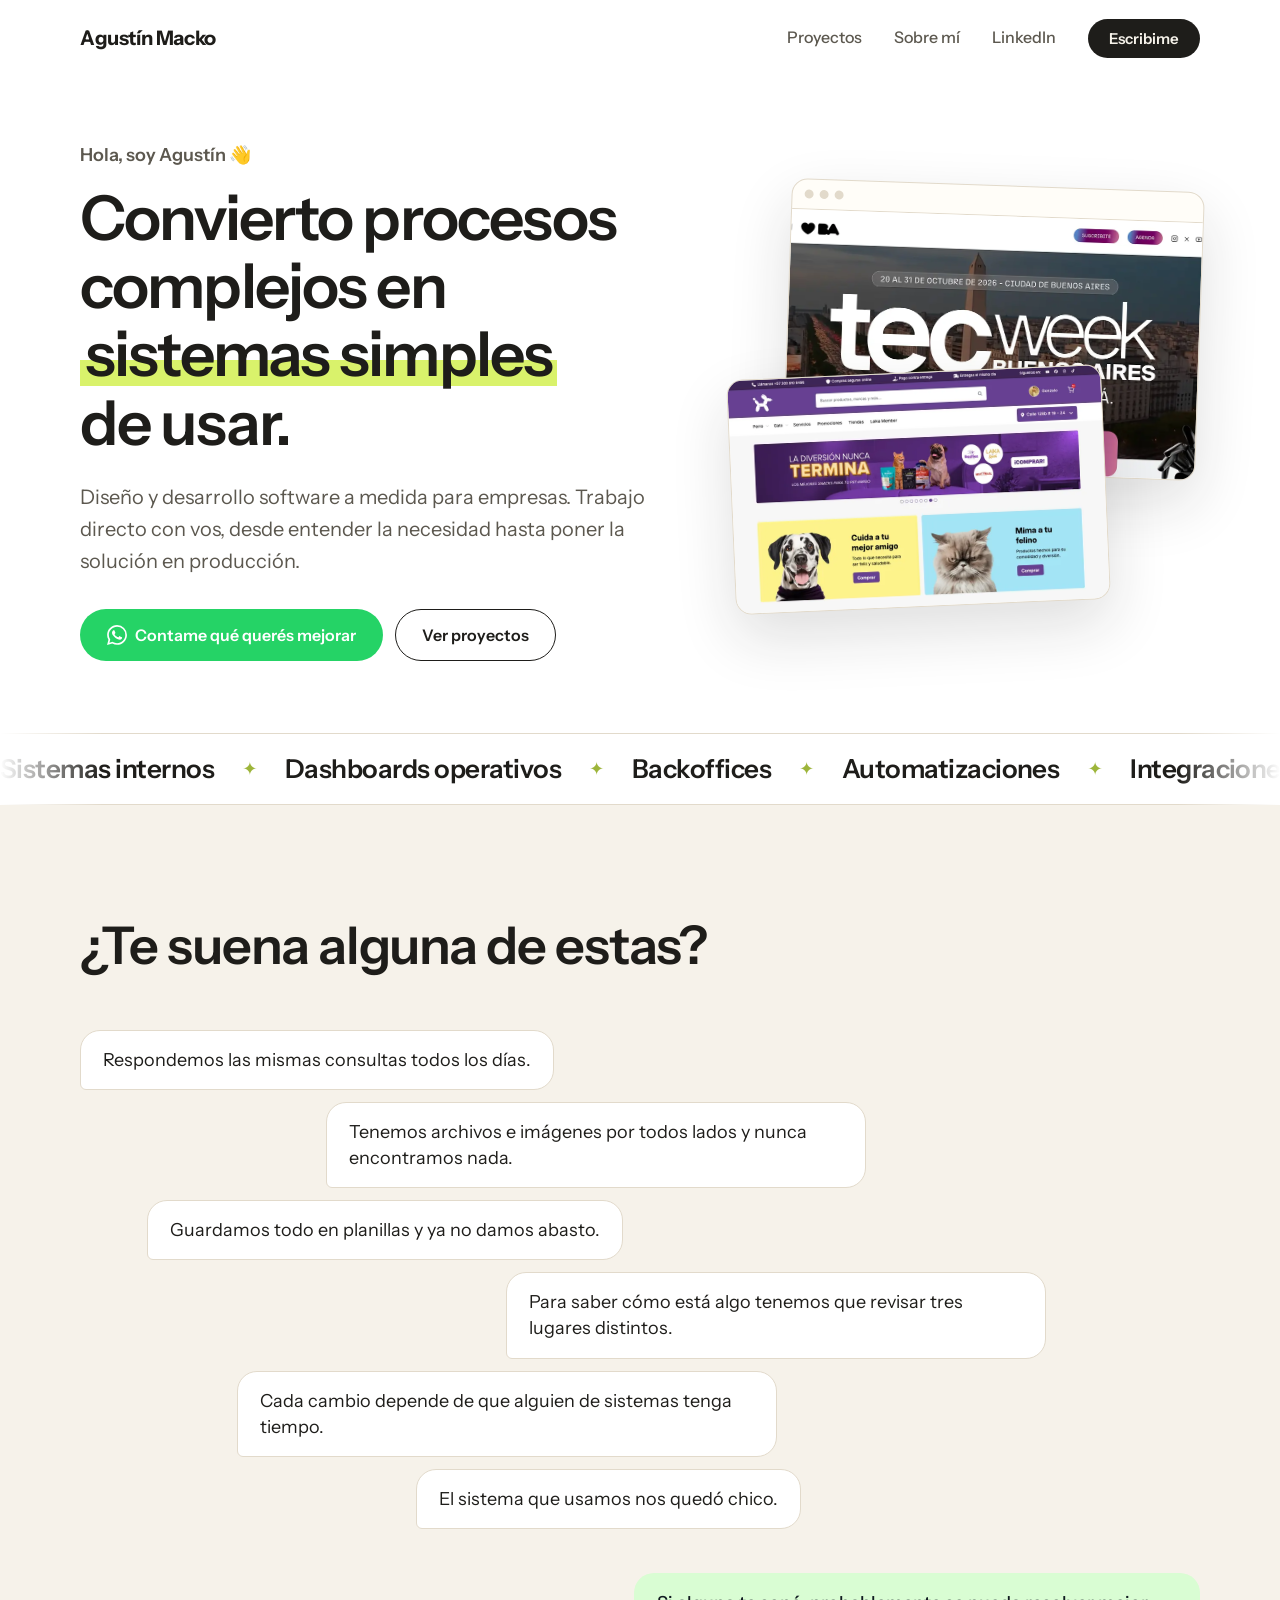
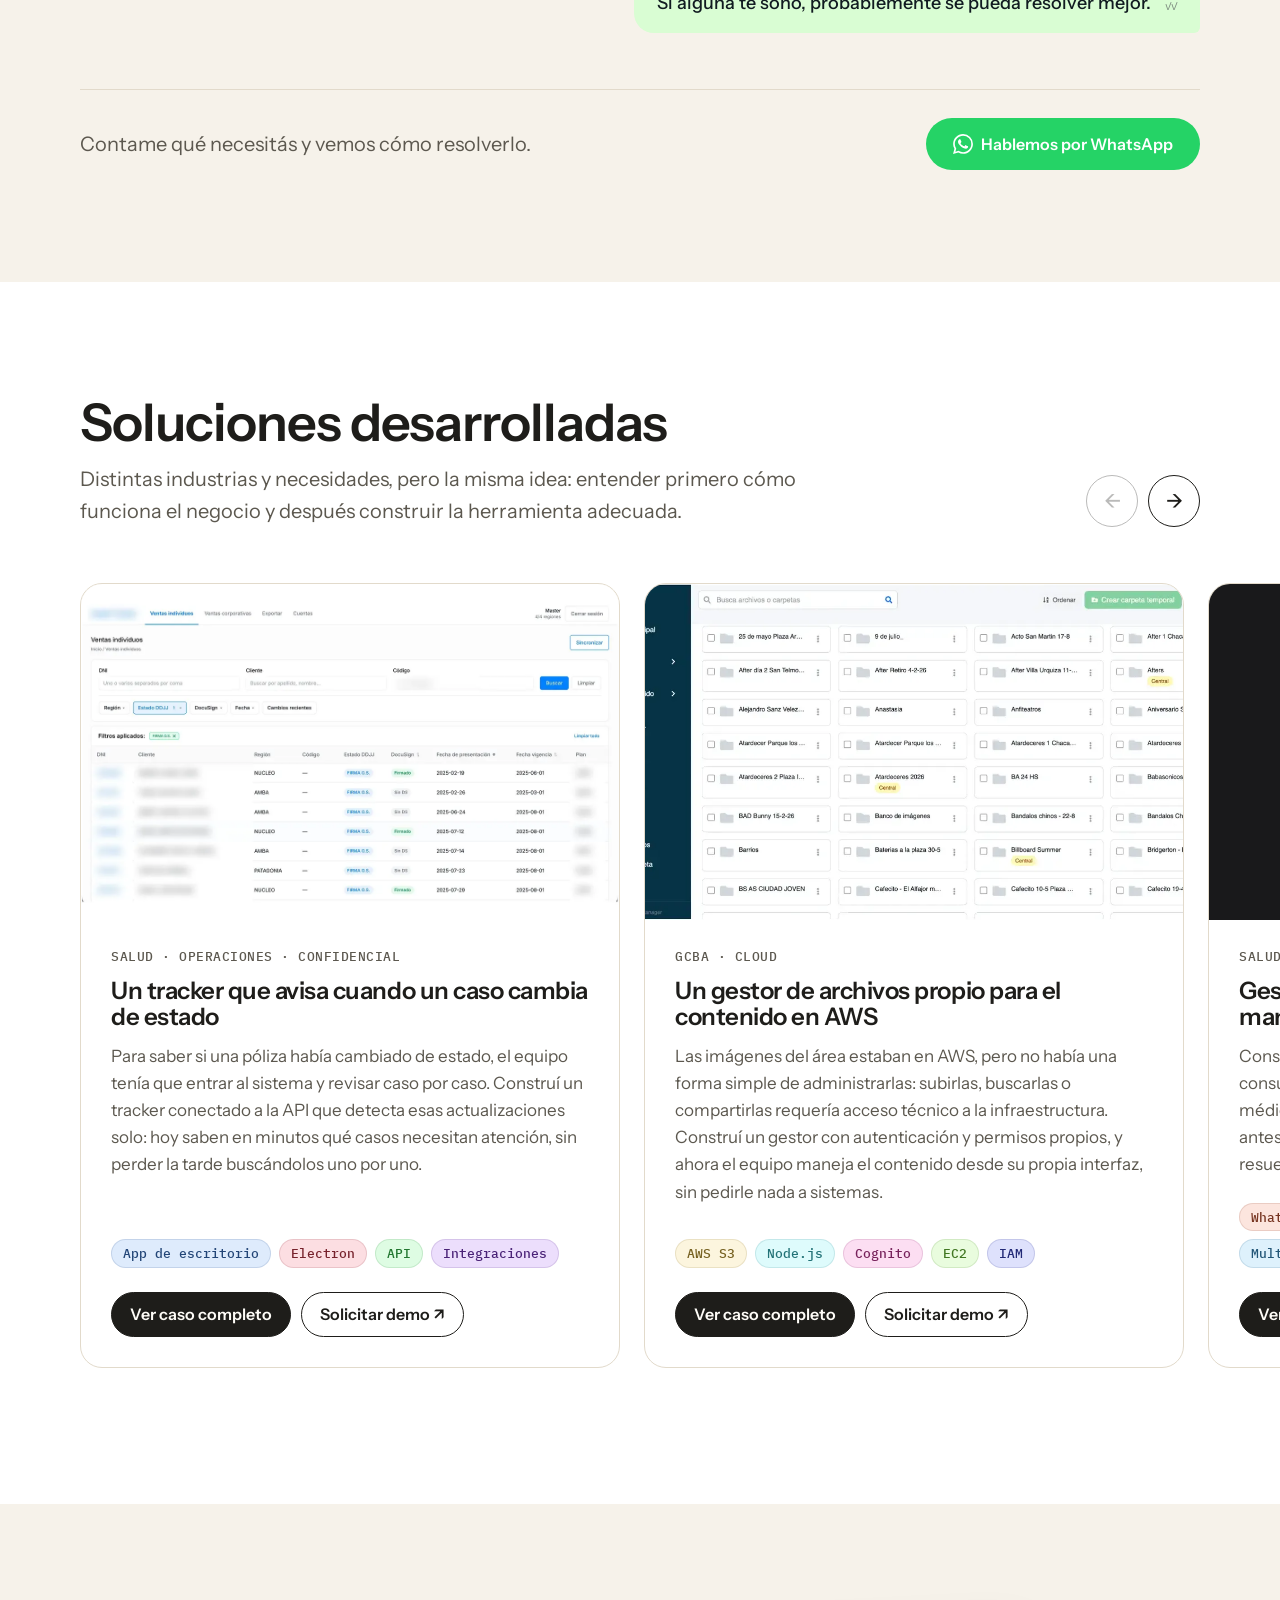
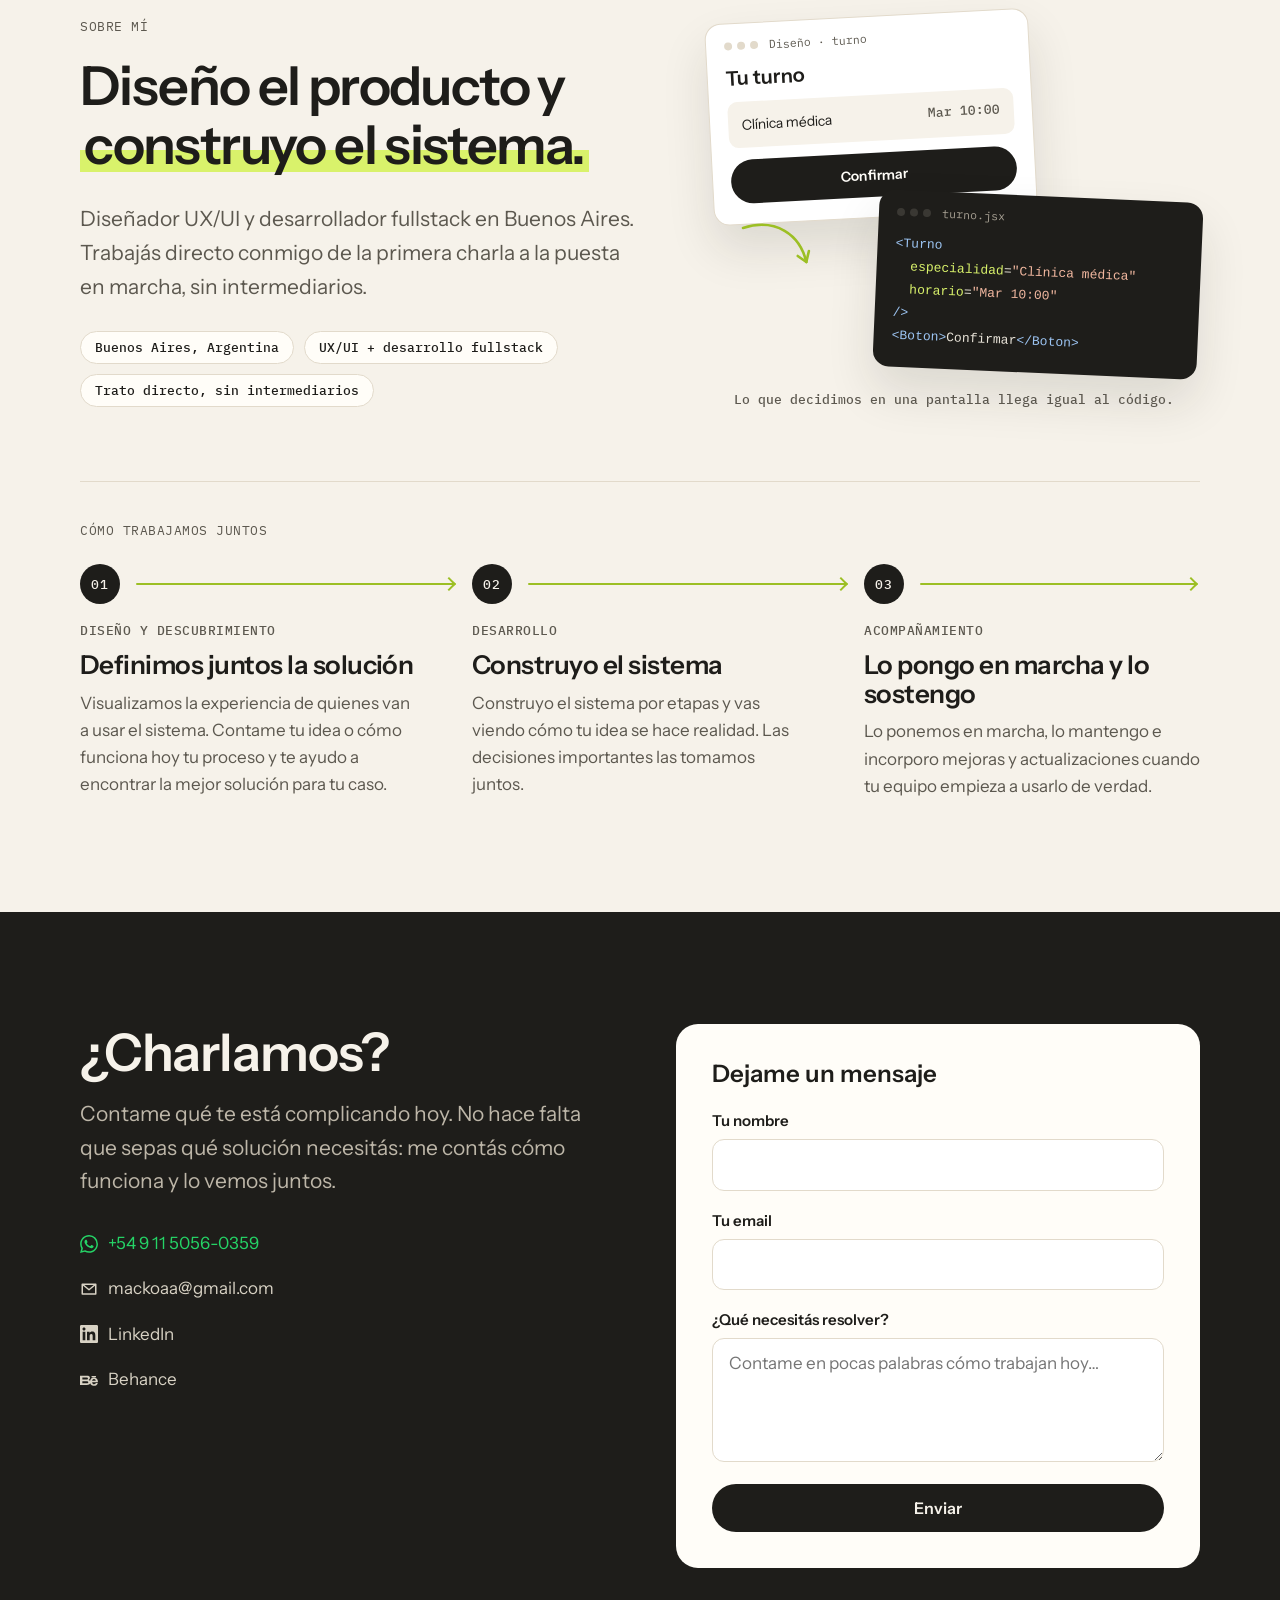
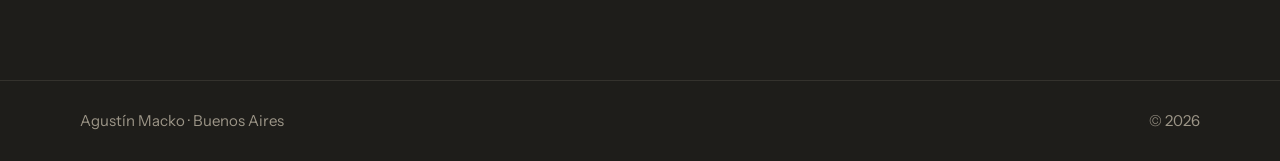
==== commit 7318f34b: "Páginas de caso, mejoras SEO y tracking de contactos" ====
--- a/index.html
+++ b/index.html
@@ -13,8 +13,8 @@
 
     gtag('config', 'G-NZE4ZRXTH5');
   </script>
-  <title>Agustín Macko — Software a medida para empresas | Product Engineer</title>
-  <meta name="description" content="Diseño y desarrollo software a medida para empresas: sistemas internos, paneles de datos, automatizaciones e integraciones. Trabajás directo conmigo, de principio a fin.">
+  <title>Agustín Macko | Desarrollo de software a medida para empresas</title>
+  <meta name="description" content="Desarrollo software a medida para empresas: sistemas internos, paneles operativos, automatizaciones e integraciones. Trato directo desde la definición hasta la puesta en producción.">
   <meta name="author" content="Agustín Macko">
   <meta name="robots" content="index, follow, max-image-preview:large">
   <meta name="theme-color" content="#FFFFFF">
@@ -25,15 +25,15 @@
   <meta property="og:locale" content="es_AR">
   <meta property="og:site_name" content="Agustín Macko">
   <meta property="og:title" content="Agustín Macko — Software a medida para empresas">
-  <meta property="og:description" content="Convierto procesos complejos en sistemas simples de usar.. Trabajás directo conmigo.">
+  <meta property="og:description" content="Convierto procesos complejos en sistemas simples de usar. Trabajás directo conmigo.">
   <meta property="og:url" content="https://agustinmacko.com.ar/">
   <meta property="og:image" content="https://agustinmacko.com.ar/img/og.png?v=2">
   <meta property="og:image:width" content="1200">
   <meta property="og:image:height" content="630">
-  <meta property="og:image:alt" content="Agustín Macko — CConvierto procesos complejos en sistemas simples de usar.">
+  <meta property="og:image:alt" content="Agustín Macko — Convierto procesos complejos en sistemas simples de usar.">
   <meta name="twitter:card" content="summary_large_image">
   <meta name="twitter:title" content="Agustín Macko — Software a medida para empresas">
-  <meta name="twitter:description" content="Convierto procesos complejos en sistemas simples de usar.. Trabajás directo conmigo.">
+  <meta name="twitter:description" content="Convierto procesos complejos en sistemas simples de usar. Trabajás directo conmigo.">
   <meta name="twitter:image" content="https://agustinmacko.com.ar/img/og.png?v=2">
   <link rel="canonical" href="https://agustinmacko.com.ar/">
 
@@ -249,13 +249,13 @@
           </div>
         </div>
 
-        <figure class="hero-shots" aria-label="Captura de TecWeek y ejemplo de un panel operativo">
+        <figure class="hero-shots" aria-label="Capturas de proyectos: sitio de TecWeek y herramientas de Laika">
           <div class="shot shot-back">
             <span class="shot-bar" aria-hidden="true"><i></i><i></i><i></i></span>
-            <img src="img/tec2026.webp" width="1200" height="542" alt="Sitio de TecWeek con la cuenta regresiva del evento en Buenos Aires" fetchpriority="high">
+            <img src="img/tec2026.webp" width="1200" height="599" alt="Sitio de TecWeek con la cuenta regresiva del evento en Buenos Aires" fetchpriority="high">
           </div>
           <div class="shot shot-front" aria-hidden="true">
-            <img src="img/laika.webp" width="1200" height="542" alt="Sitio de TecWeek con la cuenta regresiva del evento en Buenos Aires" fetchpriority="high">
+            <img src="img/laika.webp" width="1200" height="550" alt="" fetchpriority="high">
           </div>
           <!-- <figcaption class="sticker">Hablás directo conmigo</figcaption> -->
         </figure>
@@ -322,7 +322,10 @@
               <h3>Un tracker que avisa cuando un caso cambia de estado</h3>
               <p>Para saber si una póliza había cambiado de estado, el equipo tenía que entrar al sistema y revisar caso por caso. Construí un tracker conectado a la API que detecta esas actualizaciones solo: hoy saben en minutos qué casos necesitan atención, sin perder la tarde buscándolos uno por uno.</p>
               <ul class="project-stack" aria-label="Tecnologías"><li>App de escritorio</li><li>Electron</li><li>API</li><li>Integraciones</li></ul>
-              <a href="https://wa.me/5491150560359?text" target="_blank" rel="noopener noreferrer"  class="link">Solicitar demo ↗</a>
+              <div class="project-links">
+                <a href="/casos/tracker-polizas/" class="link link-dark">Ver caso completo</a>
+                <a href="https://wa.me/5491150560359?text=Hola%20Agust%C3%ADn%2C%20quiero%20ver%20una%20demo%20del%20tracker%20de%20p%C3%B3lizas" target="_blank" rel="noopener noreferrer" class="link">Solicitar demo ↗</a>
+              </div>
 
             </div>
           </article>
@@ -336,22 +339,27 @@
               <h3>Un gestor de archivos propio para el contenido en AWS</h3>
               <p>Las imágenes del área estaban en AWS, pero no había una forma simple de administrarlas: subirlas, buscarlas o compartirlas requería acceso técnico a la infraestructura. Construí un gestor con autenticación y permisos propios, y ahora el equipo maneja el contenido desde su propia interfaz, sin pedirle nada a sistemas.</p>
               <ul class="project-stack" aria-label="Tecnologías"><li>AWS S3</li><li>Node.js</li><li>Cognito</li><li>EC2</li><li>IAM</li></ul>
-              <a href="https://wa.me/5491150560359" target="_blank" rel="noopener noreferrer"  class="link">Solicitar demo ↗</a>
-
-            </div>
-          </article>
-
-          <article class="project">
-            <div class="project-visual">
-              <img src="img/chatbot.webp" width="1201" height="676" alt="Ilustración de un chatbot de salud" loading="lazy">
+              <div class="project-links">
+                <a href="/casos/gestor-archivos-aws/" class="link link-dark">Ver caso completo</a>
+                <a href="https://wa.me/5491150560359?text=Hola%20Agust%C3%ADn%2C%20quiero%20ver%20una%20demo%20del%20gestor%20de%20archivos%20en%20AWS" target="_blank" rel="noopener noreferrer" class="link">Solicitar demo ↗</a>
+              </div>
+
+            </div>
+          </article>
+
+          <article class="project">
+            <div class="project-visual">
+              <img src="img/bot.jpg" width="1200" height="750" alt="Conversación de WhatsApp con el asistente de turnos: menú para sacar, ver o cancelar turnos y elección de especialidad y médico" loading="lazy">
             </div>
             <div class="project-body">
               <p class="project-tag">Salud · WhatsApp · Multi-clínica</p>
               <h3>Gestionar turnos por WhatsApp sin hacerlo manualmente</h3>
               <p>Construí un sistema multilínea para clínicas que permite sacar, consultar y cancelar turnos desde WhatsApp, con agendas, médicos y configuraciones independientes por clínica. Lo que antes eran decenas de mensajes atendidos a mano, hoy se resuelve solo y se supervisa desde un único dashboard.</p>
               <ul class="project-stack" aria-label="Tecnologías"><li>WhatsApp</li><li>Express</li><li>Supabase</li><li>Baileys</li><li>Multi-tenant</li></ul>
-              <a href="https://wa.me/5491150560359" target="_blank" rel="noopener noreferrer"  class="link">Solicitar demo ↗</a>
-        
+              <div class="project-links">
+                <a href="/casos/turnos-whatsapp-clinicas/" class="link link-dark">Ver caso completo</a>
+                <a href="https://wa.me/5491150560359?text=Hola%20Agust%C3%ADn%2C%20quiero%20ver%20una%20demo%20del%20sistema%20de%20turnos%20por%20WhatsApp" target="_blank" rel="noopener noreferrer" class="link">Solicitar demo ↗</a>
+              </div>
             </div>
           </article>
 
@@ -364,7 +372,10 @@
               <h3>Actualizar el evento sin depender de desarrollo</h3>
               <p>Desarrollé el sitio de TecWeek junto con un backoffice para administrar eventos, agenda, sponsors, imágenes y otros contenidos sin tocar código. Durante el evento, que es cuando más cambia la información, el equipo pudo mantenerlo actualizado por su cuenta, sin esperar a un desarrollador para cada ajuste.</p>
               <ul class="project-stack" aria-label="Tecnologías"><li>Next.js</li><li>Supabase</li><li>PostgreSQL</li><li>Backoffice</li></ul>
-              <a href="https://www.tecweek.com.ar/" target="_blank" rel="noopener noreferrer" class="link">Ver sitio online ↗</a>
+              <div class="project-links">
+                <a href="/casos/backoffice-tecweek/" class="link link-dark">Ver caso completo</a>
+                <a href="https://www.tecweek.com.ar/" target="_blank" rel="noopener noreferrer" class="link">Ver sitio online ↗</a>
+              </div>
             </div>
           </article>
 
--- a/css/styles.css
+++ b/css/styles.css
@@ -293,6 +293,9 @@
   transition: background-color .2s ease, color .2s ease;
 }
 .link:hover { background: var(--ink); color: var(--card); }
+.link-dark { background: var(--ink); color: var(--card); }
+.link-dark:hover { background: #000; }
+.project-links { display: flex; flex-wrap: wrap; gap: 0 10px; }
 
 
 /* Visual recreado · panel */
@@ -438,6 +441,55 @@
 /* ── Footer ── */
 .footer { background: var(--ink); color: #9C9587; border-top: 1px solid #34322D; }
 .footer-inner { display: flex; justify-content: space-between; align-items: center; gap: 16px; flex-wrap: wrap; padding: 28px 0; font-size: 15px; }
+
+/* ── Casos ── */
+.case-hero { padding: 56px 0 0; }
+.crumbs { display: flex; flex-wrap: wrap; gap: 8px; list-style: none; margin: 0 0 28px; padding: 0; font: 400 13px/1.4 var(--font-mono); color: var(--ink-2); }
+.crumbs li + li::before { content: "/"; margin-right: 8px; opacity: .5; }
+.crumbs a { text-decoration: none; }
+.crumbs a:hover { text-decoration: underline; text-underline-offset: 3px; }
+.case-hero h1 { font-size: clamp(36px, 4.6vw, 60px); letter-spacing: -0.03em; margin: 12px 0 40px; }
+.case-intro { display: grid; grid-template-columns: minmax(0, 1.6fr) minmax(0, 1fr); gap: 40px 72px; align-items: start; }
+.case-summary { font-size: 21px; color: var(--ink-2); margin-bottom: 32px; }
+.case-shot { margin: 56px 0 0; border: 1px solid var(--line); border-radius: var(--radius); overflow: hidden; background: #E7E0D1; box-shadow: 0 24px 60px rgba(30, 29, 26, .10); }
+.case-shot img { width: 100%; height: auto; }
+.case-shot figcaption { padding: 14px 20px; font: 400 13px/1.4 var(--font-mono); color: var(--ink-2); background: var(--card); border-top: 1px solid var(--line); }
+
+.case-facts { display: flex; flex-direction: column; gap: 20px; margin: 0; padding: 4px 0 4px 32px; border-left: 1px solid var(--line); }
+.case-facts dt { font: 500 12.5px/1.4 var(--font-mono); text-transform: uppercase; letter-spacing: .04em; color: var(--ink-2); margin-bottom: 6px; }
+.case-facts dd { margin: 0; font-size: 17px; }
+
+.case-content { display: flex; flex-direction: column; gap: 96px; }
+.case-block { display: grid; grid-template-columns: minmax(0, 5fr) minmax(0, 7fr); gap: 24px 72px; align-items: start; }
+.case-block-head { position: sticky; top: 112px; }
+.case-block h2 { font-size: clamp(28px, 3vw, 38px); }
+#otros-casos { display: block; }
+#otros-casos .case-block-head { position: static; }
+.case-block p { color: var(--ink-2); margin-bottom: 16px; }
+.case-block p:last-child { margin-bottom: 0; }
+.case-kicker { font: 400 13px/1.4 var(--font-mono); text-transform: uppercase; letter-spacing: .04em; color: var(--ink-2); margin-bottom: 12px !important; }
+.case-list { list-style: none; margin: 24px 0 0; padding: 0; display: flex; flex-direction: column; gap: 14px; }
+.case-list li { position: relative; padding: 18px 22px 18px 52px; background: var(--card); border: 1px solid var(--line); border-radius: 16px; color: var(--ink-2); }
+.case-list li::before { content: "✦"; position: absolute; left: 22px; top: 18px; color: #9DB53A; }
+.case-list strong { display: block; color: var(--ink); font-weight: 600; margin-bottom: 2px; }
+
+.faq { display: flex; flex-direction: column; gap: 12px; margin-top: 8px; }
+.faq details { background: #fff; border: 1px solid var(--line); border-radius: 16px; padding: 18px 22px; }
+.faq summary { cursor: pointer; font-weight: 600; list-style: none; display: flex; justify-content: space-between; gap: 16px; }
+.faq summary::-webkit-details-marker { display: none; }
+.faq summary::after { content: "+"; font: 500 20px/1 var(--font-mono); color: var(--ink-2); }
+.faq details[open] summary::after { content: "−"; }
+.faq details p { margin-top: 12px; color: var(--ink-2); }
+
+.case-cta { background: var(--accent); color: var(--accent-ink); border-radius: var(--radius); padding: 44px; display: flex; align-items: center; justify-content: space-between; gap: 24px 40px; flex-wrap: wrap; }
+.case-cta h2 { font-size: clamp(26px, 3vw, 36px); max-width: 16em; }
+.case-cta p { margin-top: 10px; font-size: 18px; max-width: 30em; }
+
+.case-more { display: grid; grid-template-columns: repeat(3, 1fr); gap: 20px; margin-top: 32px; }
+.case-card { display: flex; flex-direction: column; gap: 10px; padding: 26px; background: #fff; border: 1px solid var(--line); border-radius: var(--radius); text-decoration: none; transition: transform .2s ease, box-shadow .2s ease; }
+.case-card:hover { transform: translateY(-3px); box-shadow: 0 16px 40px rgba(30, 29, 26, .08); }
+.case-card h3 { font-size: 21px; }
+.case-card span:last-child { margin-top: auto; padding-top: 8px; font-weight: 600; font-size: 15px; }
 
 /* ── Reveal ── */
 .js .reveal { opacity: 0; transform: translateY(16px); transition: opacity .6s ease, transform .6s ease; }
@@ -459,6 +511,12 @@
   .step-n { position: absolute; left: 0; top: 0; }
   .thread-cta { flex-wrap: wrap; }
   .thread-cta p { white-space: normal; }
+  .case-more { grid-template-columns: 1fr; }
+  .case-intro,
+  .case-block { grid-template-columns: 1fr; }
+  .case-block-head { position: static; }
+  .case-facts { padding: 24px 0 0; border-left: 0; border-top: 1px solid var(--line); }
+  .case-content { gap: 72px; }
   .section { padding: 88px 0; }
 }
 
@@ -505,6 +563,10 @@
   .steps-kicker { margin-top: 48px; padding-top: 32px; }
   .step h3 { font-size: 22px; }
   .form { padding: 28px 22px; }
+  .case-hero { padding-top: 32px; }
+  .case-summary { font-size: 18px; }
+  .case-content { gap: 56px; }
+  .case-cta { padding: 28px 22px; }
   .footer-inner { flex-direction: column; align-items: flex-start; }
 }
 
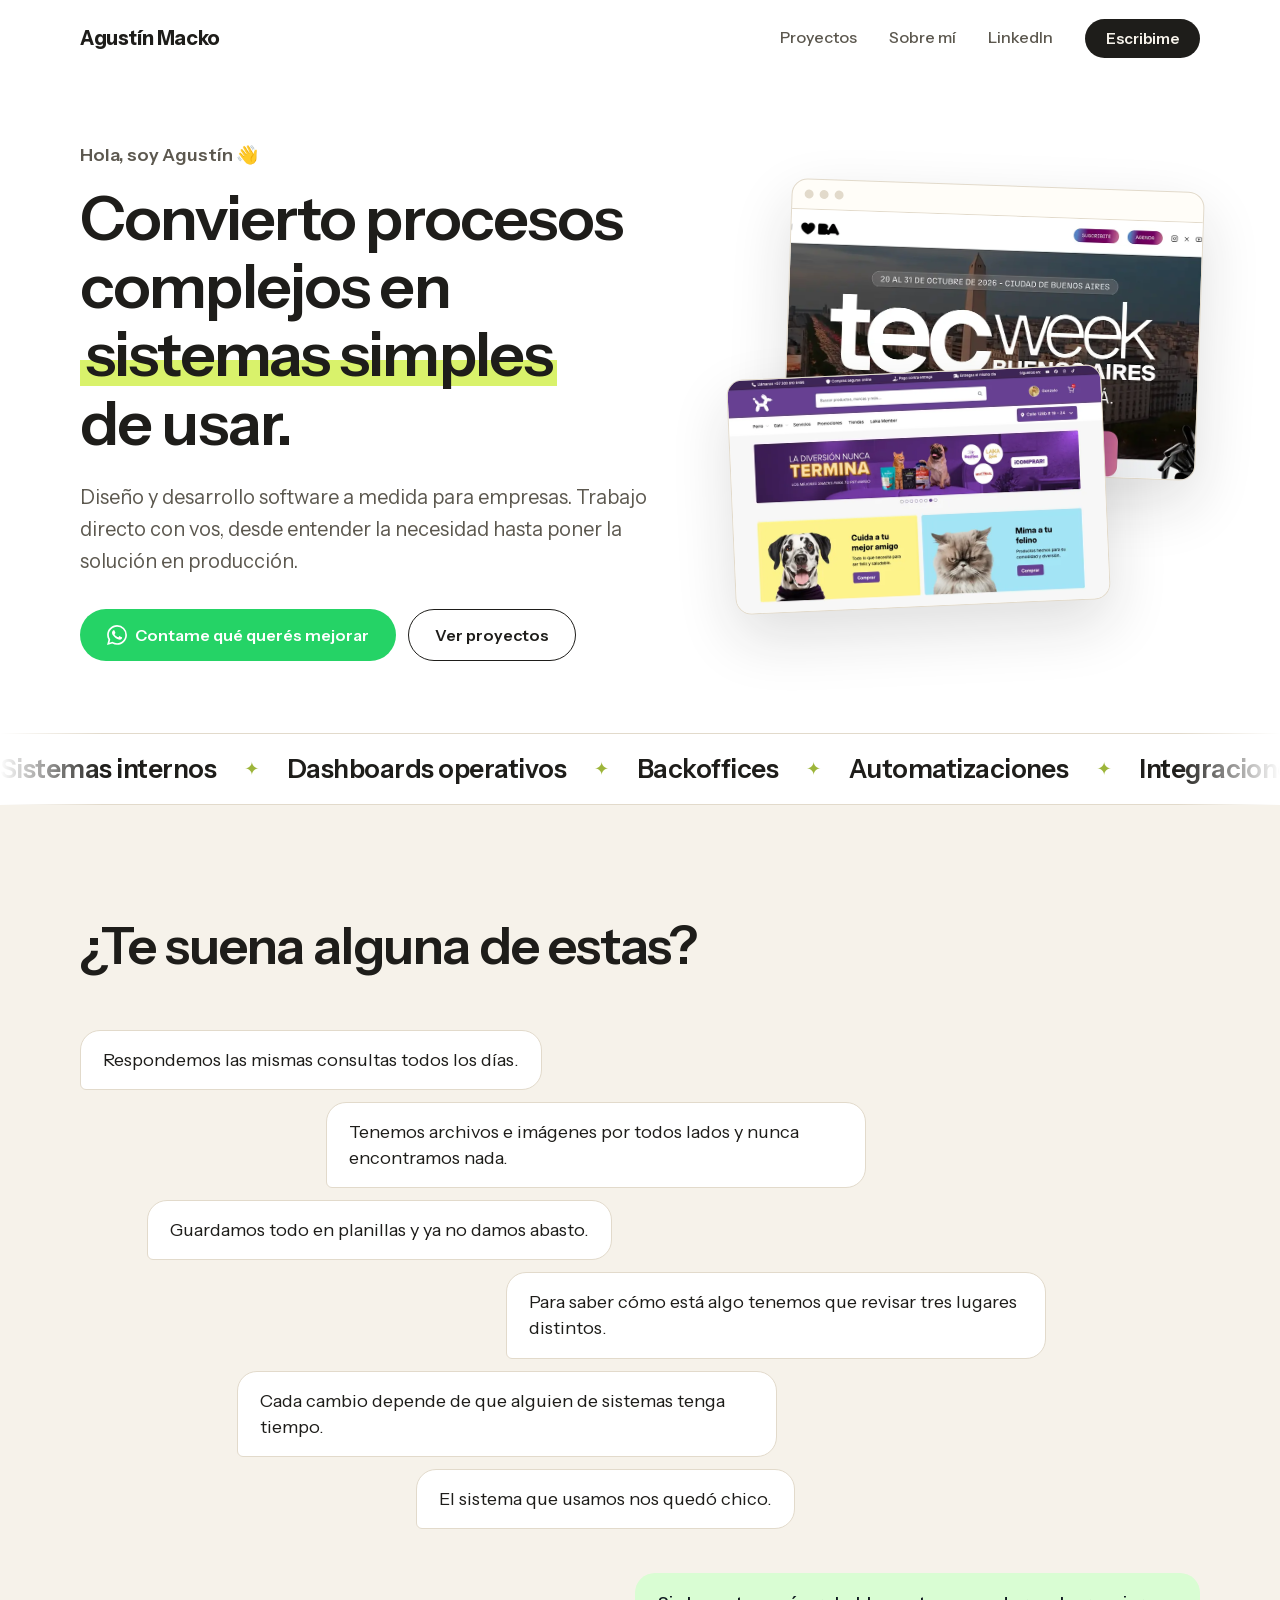
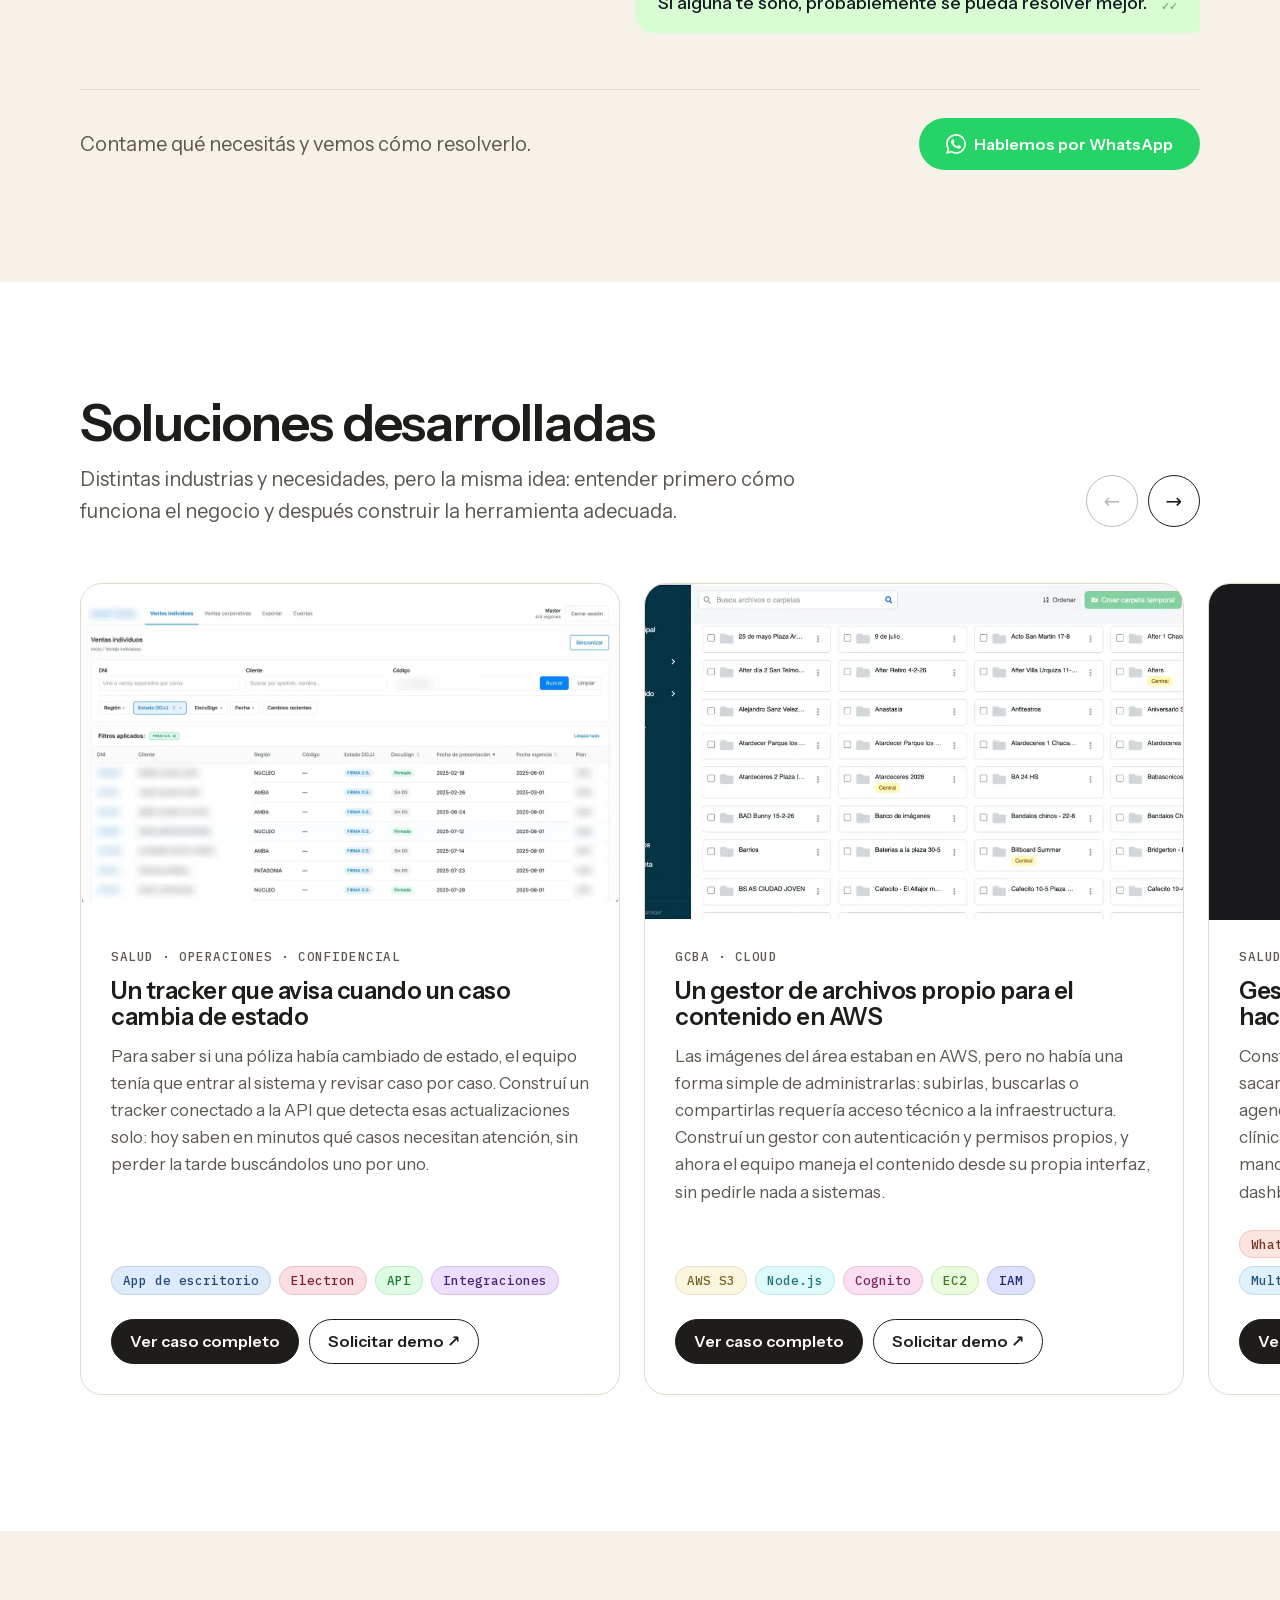
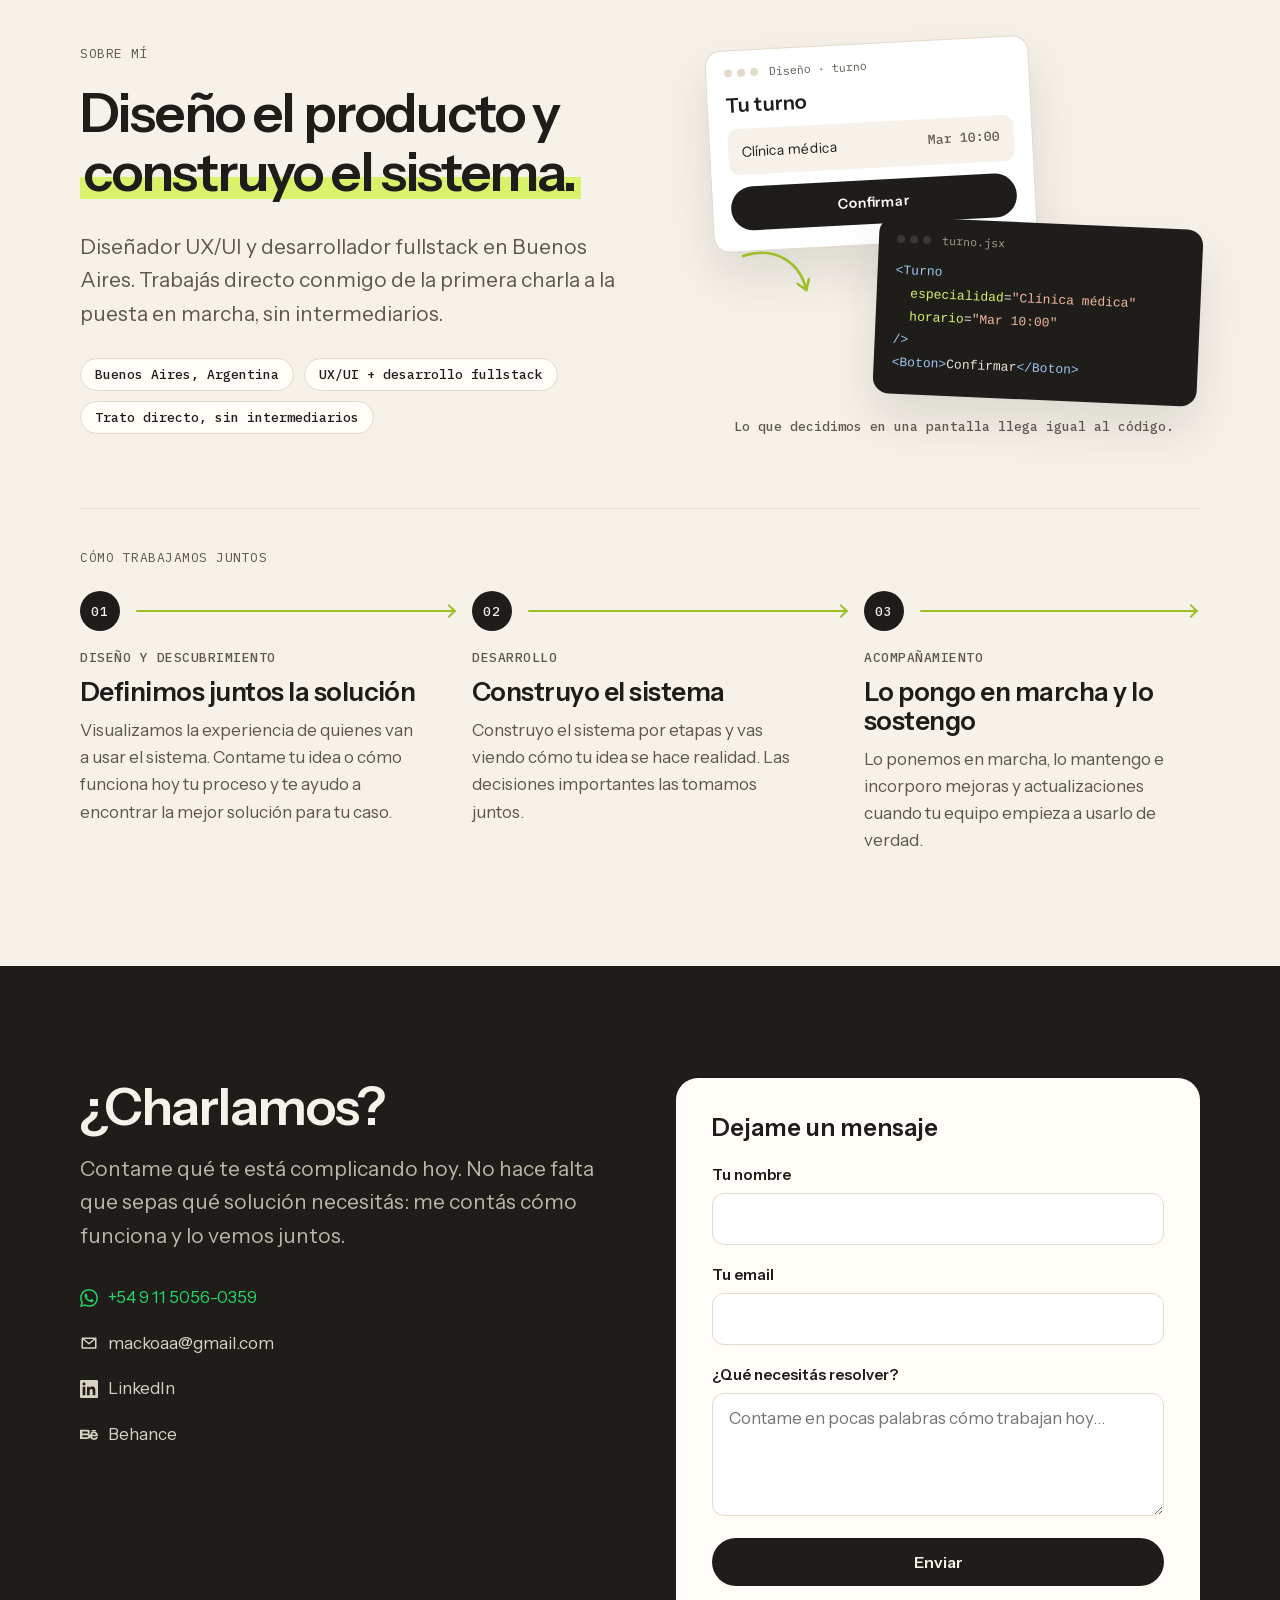
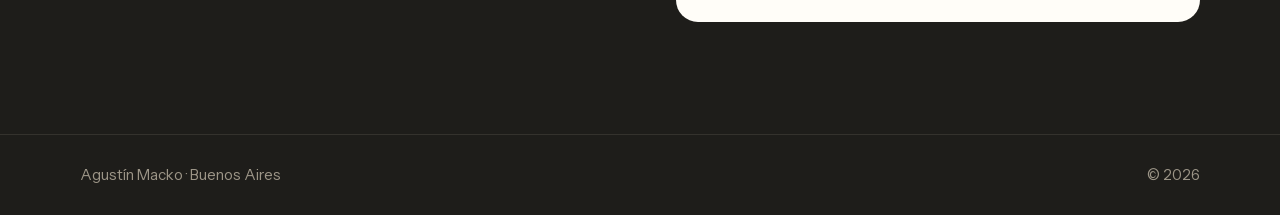
==== commit cc10aa36: "Fuentes alojadas en el sitio para mejorar la carga" ====
--- a/index.html
+++ b/index.html
@@ -196,9 +196,7 @@
   }
   </script>
 
-  <link rel="preconnect" href="https://fonts.googleapis.com">
-  <link rel="preconnect" href="https://fonts.gstatic.com" crossorigin>
-  <link href="https://fonts.googleapis.com/css2?family=Instrument+Sans:wght@400;500;600;700&family=IBM+Plex+Mono:wght@400;500&display=swap" rel="stylesheet">
+  <link rel="preload" href="/fonts/instrument-sans-latin.woff2" as="font" type="font/woff2" crossorigin>
 
   <link rel="stylesheet" href="css/styles.css">
   <script>document.documentElement.classList.add('js');</script>
@@ -255,7 +253,7 @@
             <img src="img/tec2026.webp" width="1200" height="599" alt="Sitio de TecWeek con la cuenta regresiva del evento en Buenos Aires" fetchpriority="high">
           </div>
           <div class="shot shot-front" aria-hidden="true">
-            <img src="img/laika.webp" width="1200" height="550" alt="" fetchpriority="high">
+            <img src="img/laika.webp" width="1200" height="550" alt="">
           </div>
           <!-- <figcaption class="sticker">Hablás directo conmigo</figcaption> -->
         </figure>
--- a/css/styles.css
+++ b/css/styles.css
@@ -1,6 +1,28 @@
 /* ─────────────────────────────────────────────
    Agustín Macko — Portfolio
    ───────────────────────────────────────────── */
+
+@font-face {
+  font-family: "Instrument Sans";
+  font-style: normal;
+  font-weight: 400 700;
+  font-display: swap;
+  src: url("../fonts/instrument-sans-latin.woff2") format("woff2");
+}
+@font-face {
+  font-family: "IBM Plex Mono";
+  font-style: normal;
+  font-weight: 400;
+  font-display: swap;
+  src: url("../fonts/ibm-plex-mono-400-latin.woff2") format("woff2");
+}
+@font-face {
+  font-family: "IBM Plex Mono";
+  font-style: normal;
+  font-weight: 500;
+  font-display: swap;
+  src: url("../fonts/ibm-plex-mono-500-latin.woff2") format("woff2");
+}
 
 :root {
   --bg: #F6F2EA;
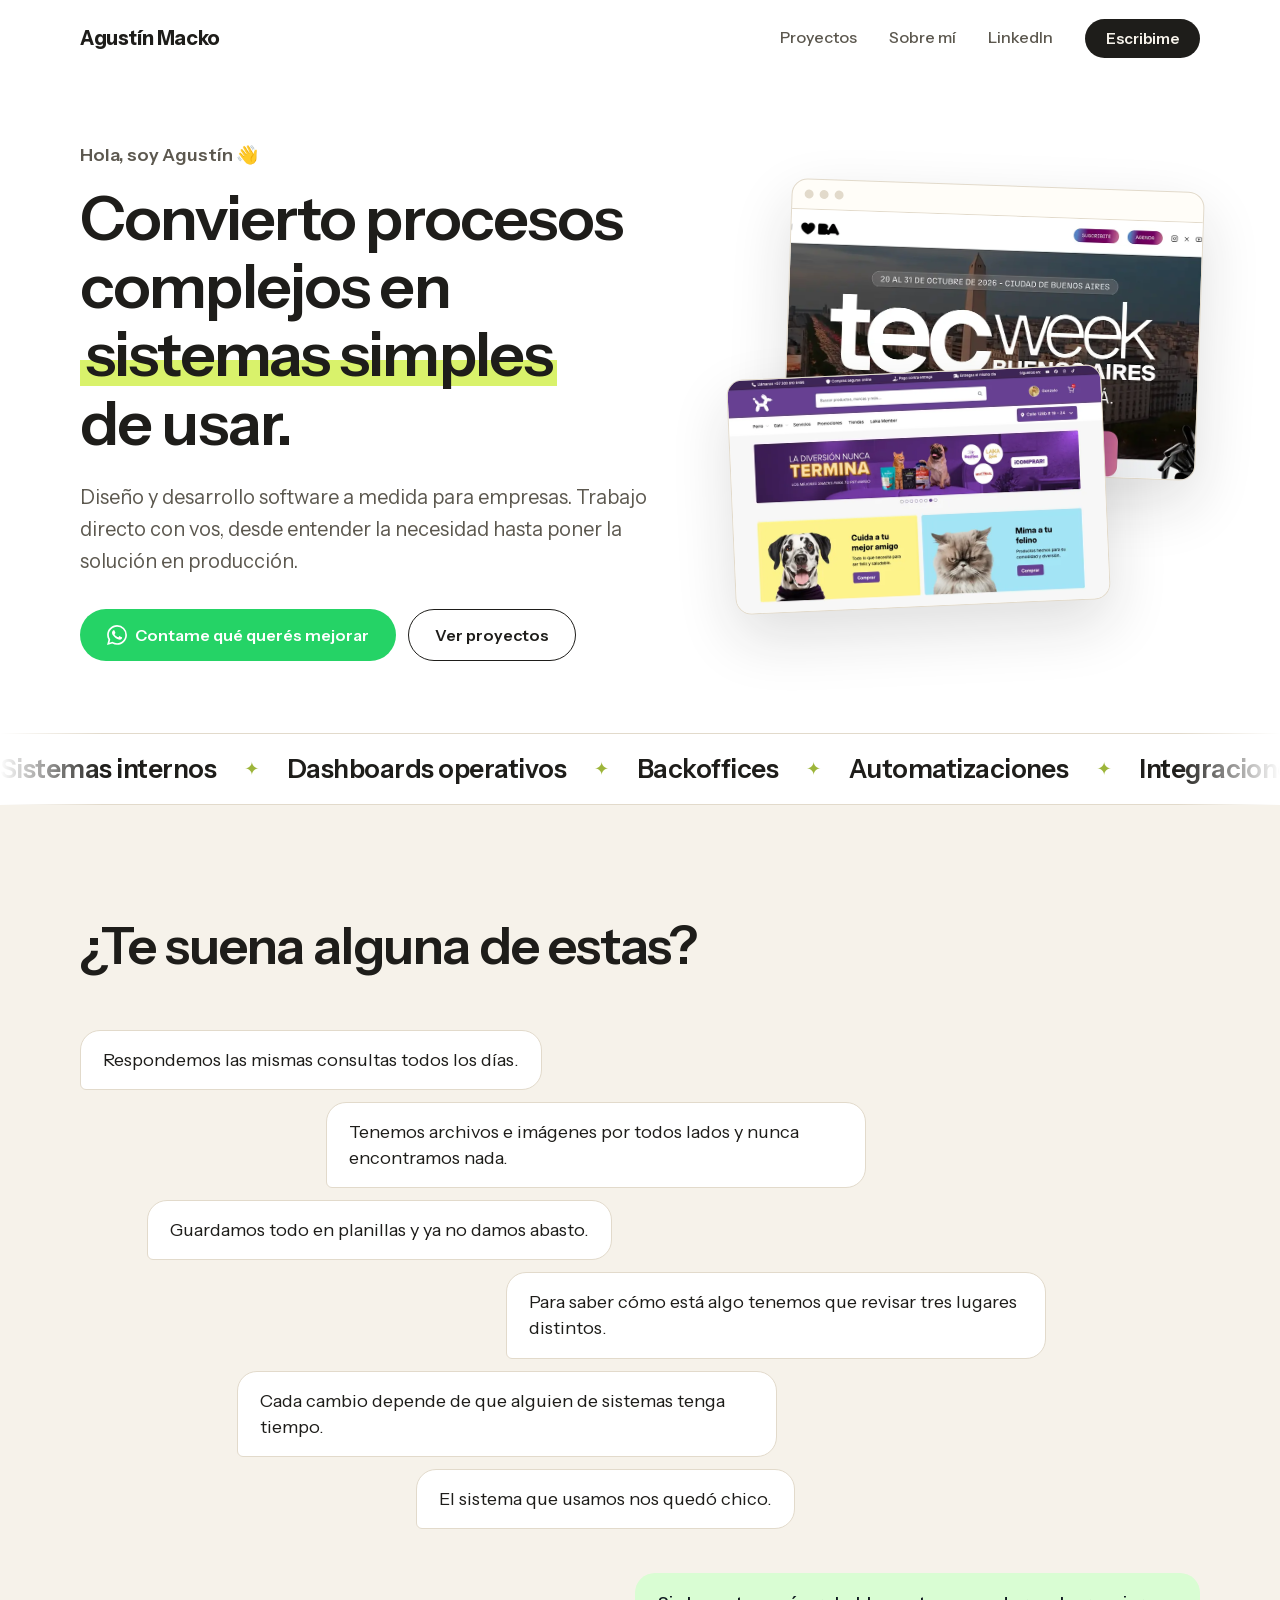
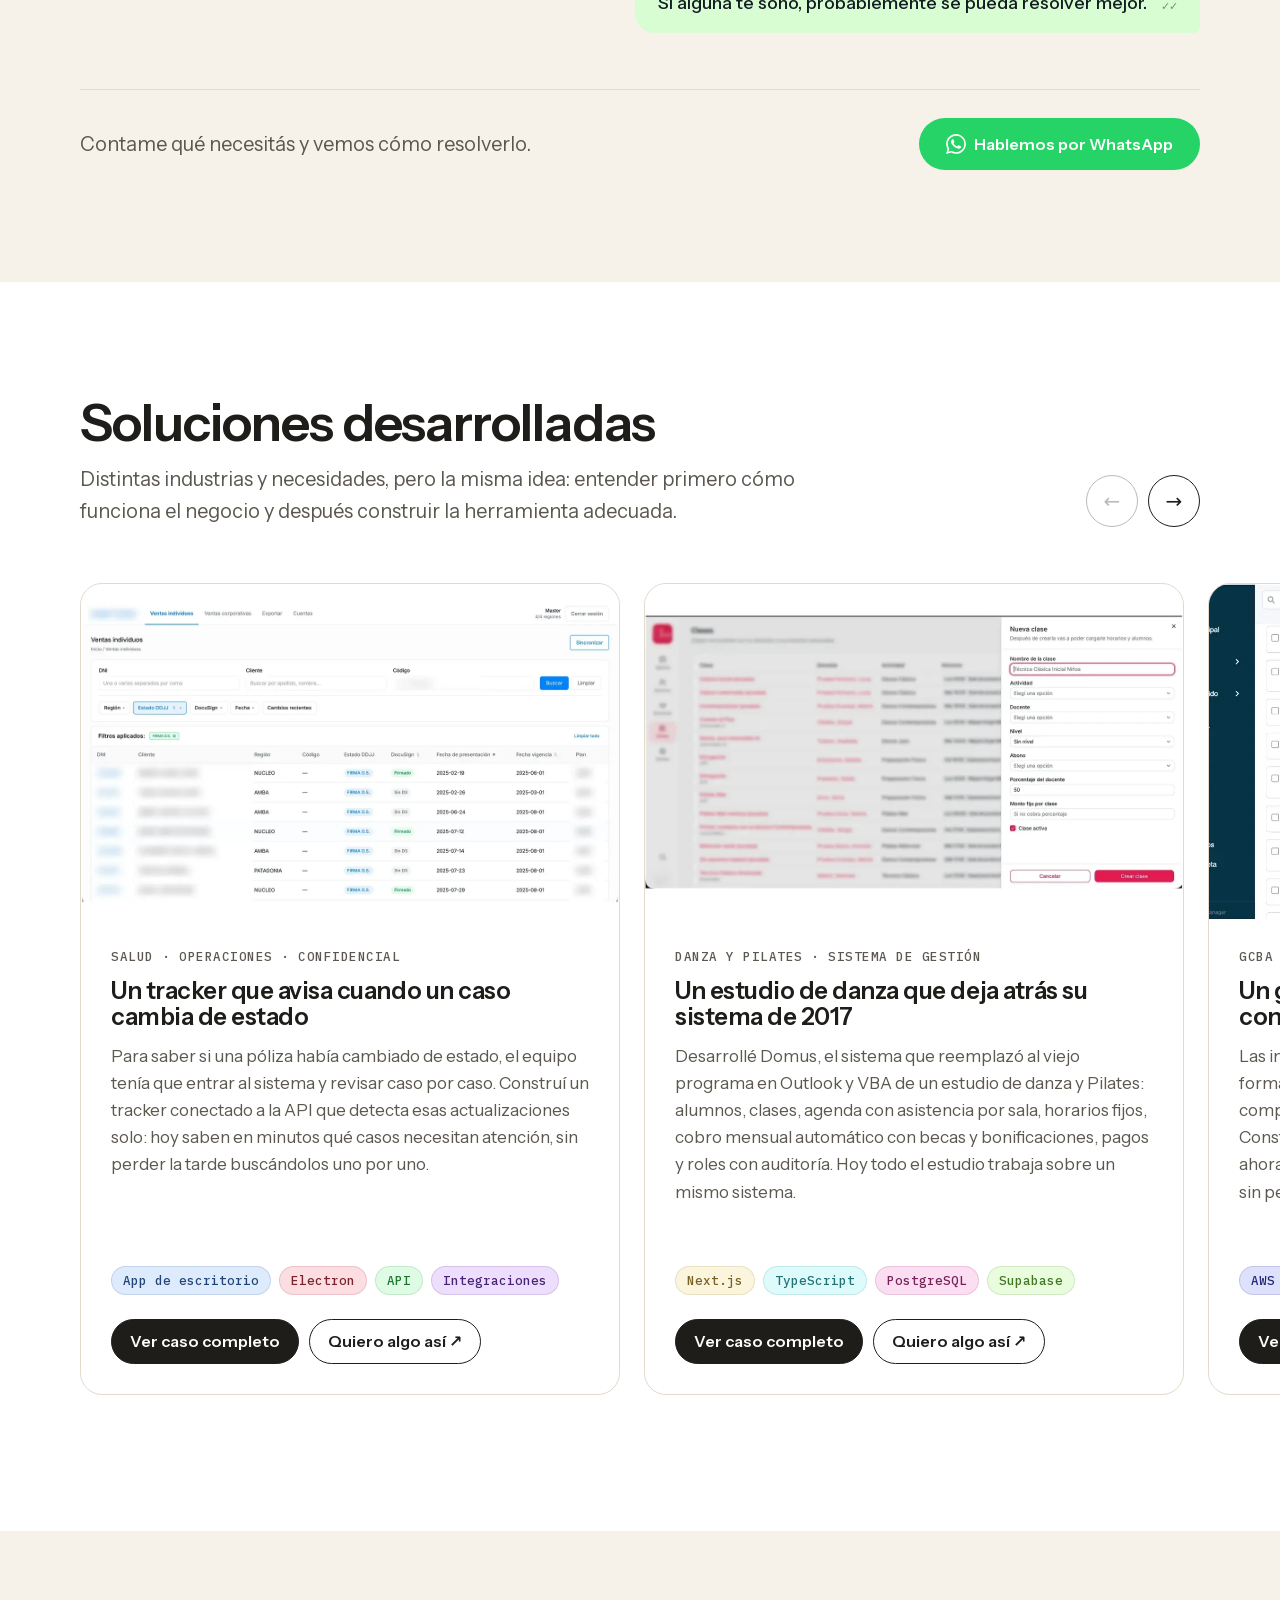
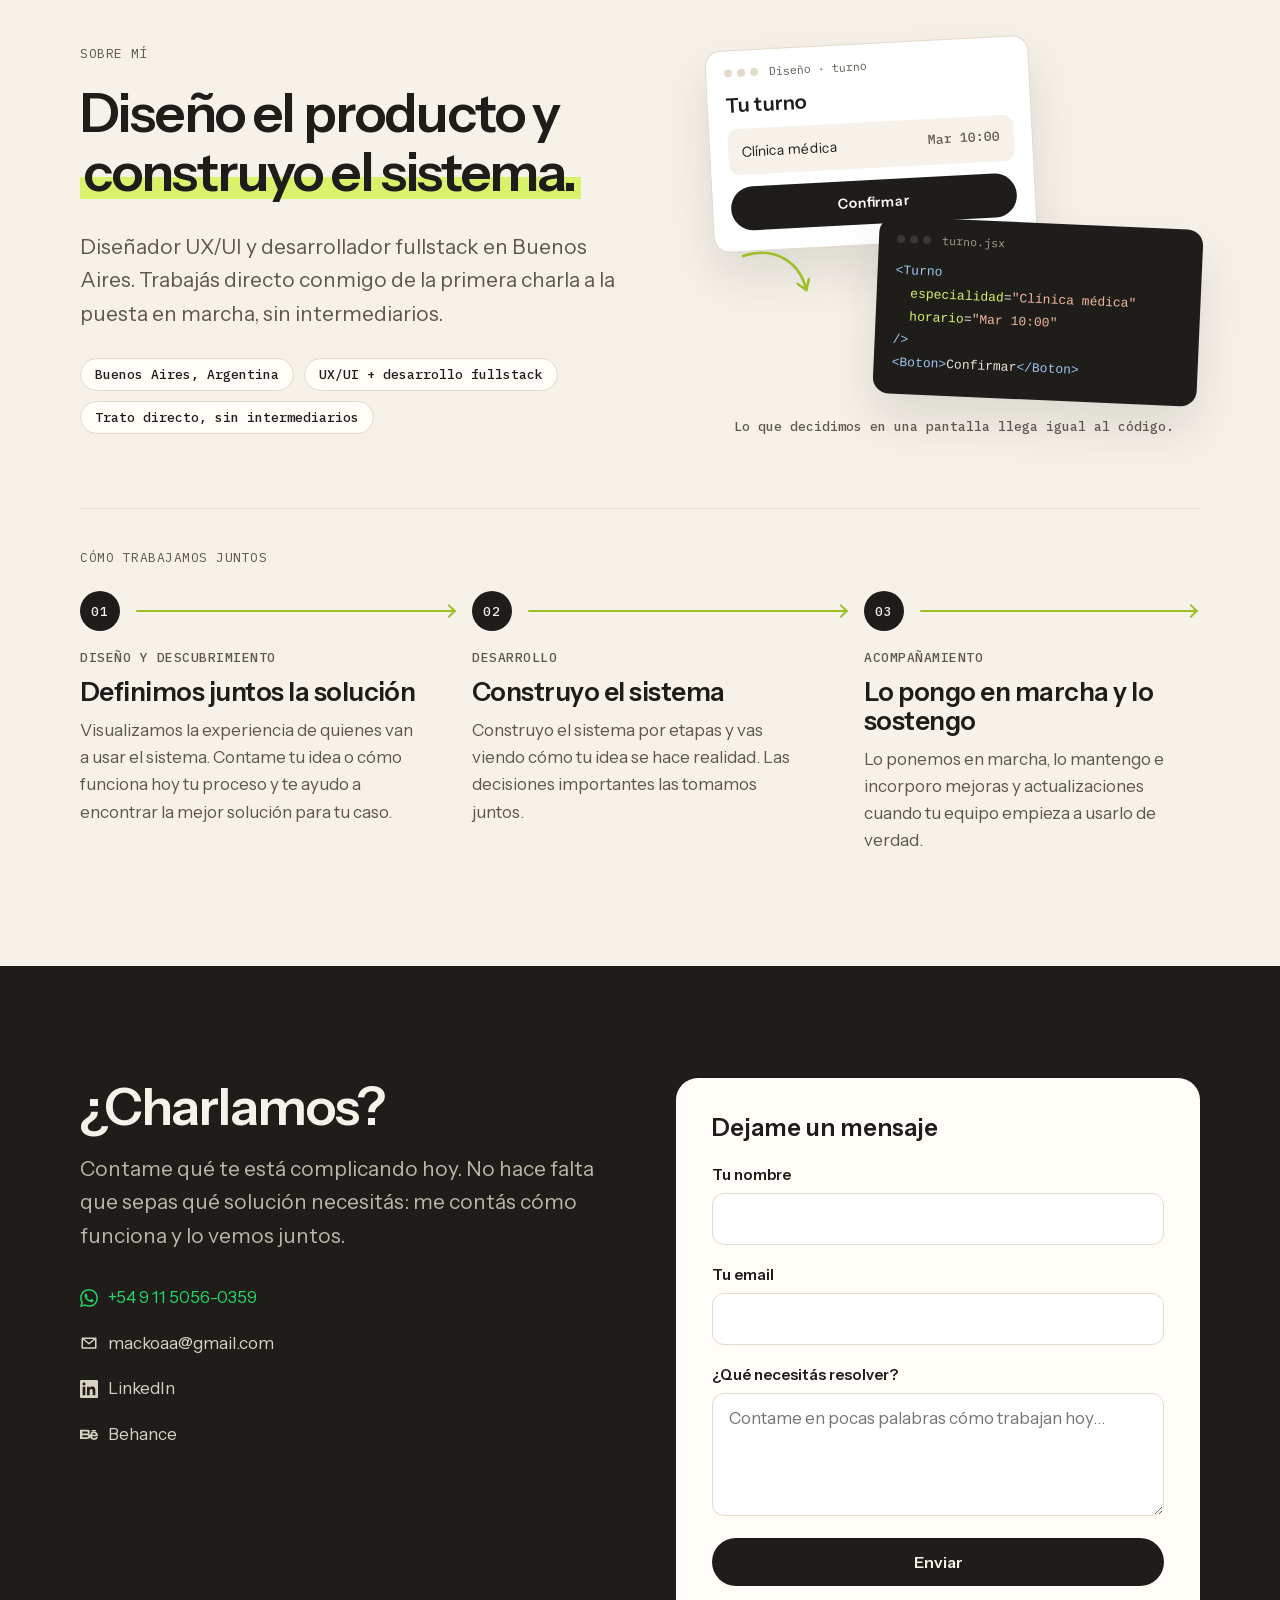
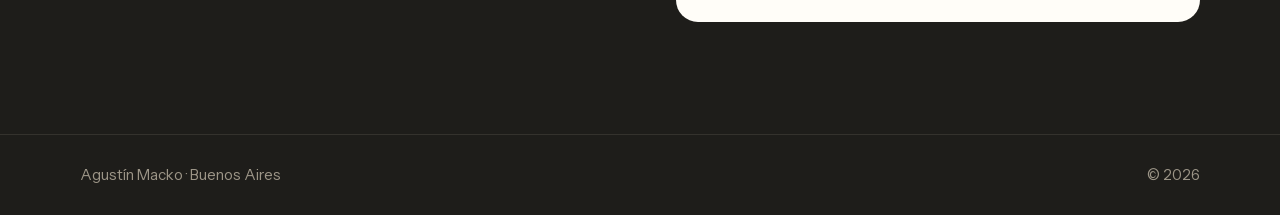
==== commit b52d559d: "Caso Domus: sistema de gestión para estudio de danza y Pilates" ====
--- a/index.html
+++ b/index.html
@@ -74,6 +74,9 @@
           "PostgreSQL",
           "Supabase",
           "AWS",
+          "TypeScript",
+          "SQL",
+          "IVR",
           "Arquitectura de software"
         ]
       },
@@ -322,9 +325,25 @@
               <ul class="project-stack" aria-label="Tecnologías"><li>App de escritorio</li><li>Electron</li><li>API</li><li>Integraciones</li></ul>
               <div class="project-links">
                 <a href="/casos/tracker-polizas/" class="link link-dark">Ver caso completo</a>
-                <a href="https://wa.me/5491150560359?text=Hola%20Agust%C3%ADn%2C%20quiero%20ver%20una%20demo%20del%20tracker%20de%20p%C3%B3lizas" target="_blank" rel="noopener noreferrer" class="link">Solicitar demo ↗</a>
-              </div>
-
+                <a href="https://wa.me/5491150560359?text=Hola%20Agust%C3%ADn%2C%20vi%20el%20caso%20del%20tracker%20de%20p%C3%B3lizas%20y%20quiero%20algo%20parecido" target="_blank" rel="noopener noreferrer" class="link">Quiero algo así ↗</a>
+              </div>
+
+            </div>
+          </article>
+
+          <article class="project">
+            <div class="project-visual">
+              <img src="img/Domus.webp" width="1200" height="750" alt="Pantalla de Domus para crear una nueva clase, con actividad, docente, nivel, abono y porcentaje del docente" loading="lazy">
+            </div>
+            <div class="project-body">
+              <p class="project-tag">Danza y Pilates · Sistema de gestión</p>
+              <h3>Un estudio de danza que deja atrás su sistema de 2017</h3>
+              <p>Desarrollé Domus, el sistema que reemplazó al viejo programa en Outlook y VBA de un estudio de danza y Pilates: alumnos, clases, agenda con asistencia por sala, horarios fijos, cobro mensual automático con becas y bonificaciones, pagos y roles con auditoría. Hoy todo el estudio trabaja sobre un mismo sistema.</p>
+              <ul class="project-stack" aria-label="Tecnologías"><li>Next.js</li><li>TypeScript</li><li>PostgreSQL</li><li>Supabase</li></ul>
+              <div class="project-links">
+                <a href="/casos/domus-gestion-estudio-danza/" class="link link-dark">Ver caso completo</a>
+                <a href="https://wa.me/5491150560359?text=Hola%20Agust%C3%ADn%2C%20vi%20el%20caso%20de%20Domus%20y%20quiero%20algo%20parecido" target="_blank" rel="noopener noreferrer" class="link">Quiero algo así ↗</a>
+              </div>
             </div>
           </article>
 
@@ -339,7 +358,7 @@
               <ul class="project-stack" aria-label="Tecnologías"><li>AWS S3</li><li>Node.js</li><li>Cognito</li><li>EC2</li><li>IAM</li></ul>
               <div class="project-links">
                 <a href="/casos/gestor-archivos-aws/" class="link link-dark">Ver caso completo</a>
-                <a href="https://wa.me/5491150560359?text=Hola%20Agust%C3%ADn%2C%20quiero%20ver%20una%20demo%20del%20gestor%20de%20archivos%20en%20AWS" target="_blank" rel="noopener noreferrer" class="link">Solicitar demo ↗</a>
+                <a href="https://wa.me/5491150560359?text=Hola%20Agust%C3%ADn%2C%20vi%20el%20caso%20del%20gestor%20de%20archivos%20en%20AWS%20y%20quiero%20algo%20parecido" target="_blank" rel="noopener noreferrer" class="link">Quiero algo así ↗</a>
               </div>
 
             </div>
@@ -356,7 +375,7 @@
               <ul class="project-stack" aria-label="Tecnologías"><li>WhatsApp</li><li>Express</li><li>Supabase</li><li>Baileys</li><li>Multi-tenant</li></ul>
               <div class="project-links">
                 <a href="/casos/turnos-whatsapp-clinicas/" class="link link-dark">Ver caso completo</a>
-                <a href="https://wa.me/5491150560359?text=Hola%20Agust%C3%ADn%2C%20quiero%20ver%20una%20demo%20del%20sistema%20de%20turnos%20por%20WhatsApp" target="_blank" rel="noopener noreferrer" class="link">Solicitar demo ↗</a>
+                <a href="https://wa.me/5491150560359?text=Hola%20Agust%C3%ADn%2C%20vi%20el%20caso%20de%20turnos%20por%20WhatsApp%20y%20quiero%20algo%20parecido" target="_blank" rel="noopener noreferrer" class="link">Quiero algo así ↗</a>
               </div>
             </div>
           </article>
@@ -382,11 +401,30 @@
               <img src="img/laika.webp" width="1200" height="550" alt="Tienda online de Laika, productos para mascotas" loading="lazy">
             </div>
             <div class="project-body">
-              <p class="project-tag">Laika · Product Design</p>
-              <h3>Reglas de negocio complejas, convertidas en flujos que se entienden</h3>
-              <p>Diseñé herramientas internas para procesos de logística, devoluciones, pagos, catálogo y reglas de negocio, sobre operaciones con múltiples estados y excepciones. El objetivo era que quien opera el sistema todos los días tome decisiones con menos ambigüedad y menos margen de error.</p>
-              <ul class="project-stack" aria-label="Disciplinas"><li>Product Design</li><li>UX/UI</li><li>Design System</li></ul>
-              <a href="https://laika.com.co/" target="_blank" rel="noopener noreferrer" class="link">Ver sitio online ↗</a>
+              <p class="project-tag">Laika · Producto · Fullstack</p>
+              <h3>Del catálogo a la atención telefónica, con reglas que se entienden</h3>
+              <p>Diseñé herramientas internas para logística, devoluciones, pagos y reglas de negocio, desarrollé el catálogo y construí un IVR conectado a una base de datos SQL para la atención telefónica. Quien opera el sistema todos los días decide con menos ambigüedad, y cada llamada pasa por un menú automático antes de llegar a una persona.</p>
+              <ul class="project-stack" aria-label="Disciplinas"><li>Product Design</li><li>UX/UI</li><li>Frontend</li><li>IVR</li><li>SQL</li></ul>
+              <div class="project-links">
+                <a href="/casos/laika-catalogo-ivr/" class="link link-dark">Ver caso completo</a>
+                <a href="https://laika.com.co/" target="_blank" rel="noopener noreferrer" class="link">Ver sitio online ↗</a>
+              </div>
+            </div>
+          </article>
+
+          <article class="project">
+            <div class="project-visual">
+              <img src="img/autospecial2026.webp" width="1202" height="602" alt="Sitio de Auto Special, concesionario Ford, con buscador de vehículos" loading="lazy">
+            </div>
+            <div class="project-body">
+              <p class="project-tag">Auto Special · Plataforma</p>
+              <h3>Una concesionaria que publica sus vehículos y su blog sin depender de nadie</h3>
+              <p>Diseñé y desarrollé el sitio de Auto Special, su backend y un backoffice para cargar vehículos, fotos, precios, stock y promociones, recibir consultas y publicar notas en el blog con su propio SEO. El equipo mantiene el catálogo y el contenido al día por su cuenta.</p>
+              <ul class="project-stack" aria-label="Disciplinas"><li>UX/UI</li><li>Frontend</li><li>Backend</li><li>Backoffice</li><li>Blog</li><li>SEO</li></ul>
+              <div class="project-links">
+                <a href="/casos/plataforma-concesionaria-auto-special/" class="link link-dark">Ver caso completo</a>
+                <a href="https://autospecial.com.ar" target="_blank" rel="noopener noreferrer" class="link">Ver sitio online ↗</a>
+              </div>
             </div>
           </article>
 
@@ -400,19 +438,6 @@
               <p>Diseñé y desarrollé el sitio de Tracker para presentar la herramienta y su propuesta de valor al sector inmobiliario. Alguien que nunca usó el producto puede entender en la primera pantalla qué hace y para quién es.</p>
               <ul class="project-stack" aria-label="Disciplinas"><li>UX/UI</li><li>Frontend</li><li>Sitio web</li></ul>
               <a href="https://www.tracker-realestate.com/" target="_blank" rel="noopener noreferrer" class="link">Ver sitio online ↗</a>
-            </div>
-          </article>
-
-          <article class="project">
-            <div class="project-visual">
-              <img src="img/autospecial2026.webp" width="1202" height="602" alt="Sitio de Auto Special, concesionario Ford, con buscador de vehículos" loading="lazy">
-            </div>
-            <div class="project-body">
-              <p class="project-tag">Auto Special · Web</p>
-              <h3>Un catálogo de vehículos fácil de recorrer</h3>
-              <p>Trabajé el diseño UX/UI y el desarrollo frontend del sitio de Auto Special, organizando la información y la experiencia visual alrededor de su catálogo. El resultado es un recorrido más directo entre buscar un vehículo y encontrar sus datos.</p>
-              <ul class="project-stack" aria-label="Disciplinas"><li>UX/UI</li><li>Frontend</li></ul>
-              <a href="https://autospecial.com.ar" target="_blank" rel="noopener noreferrer" class="link">Ver sitio online ↗</a>
             </div>
           </article>
 
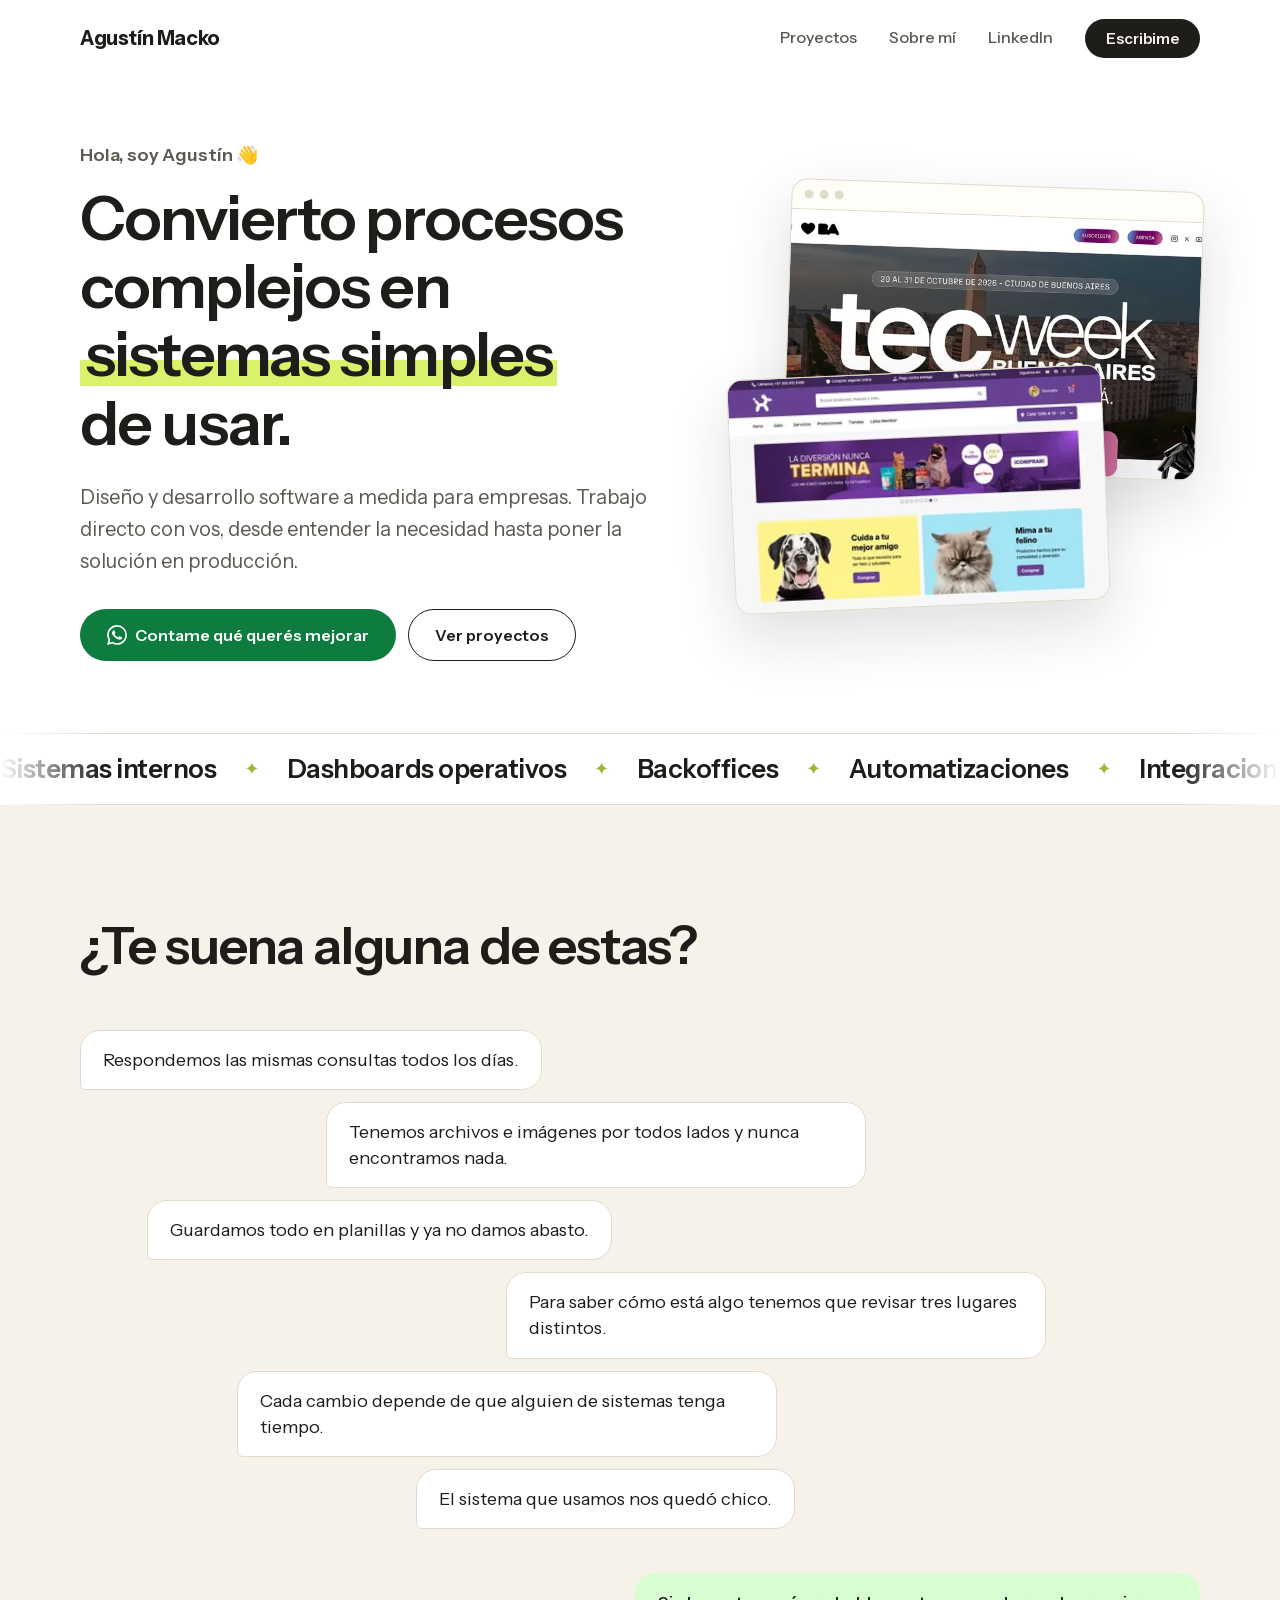
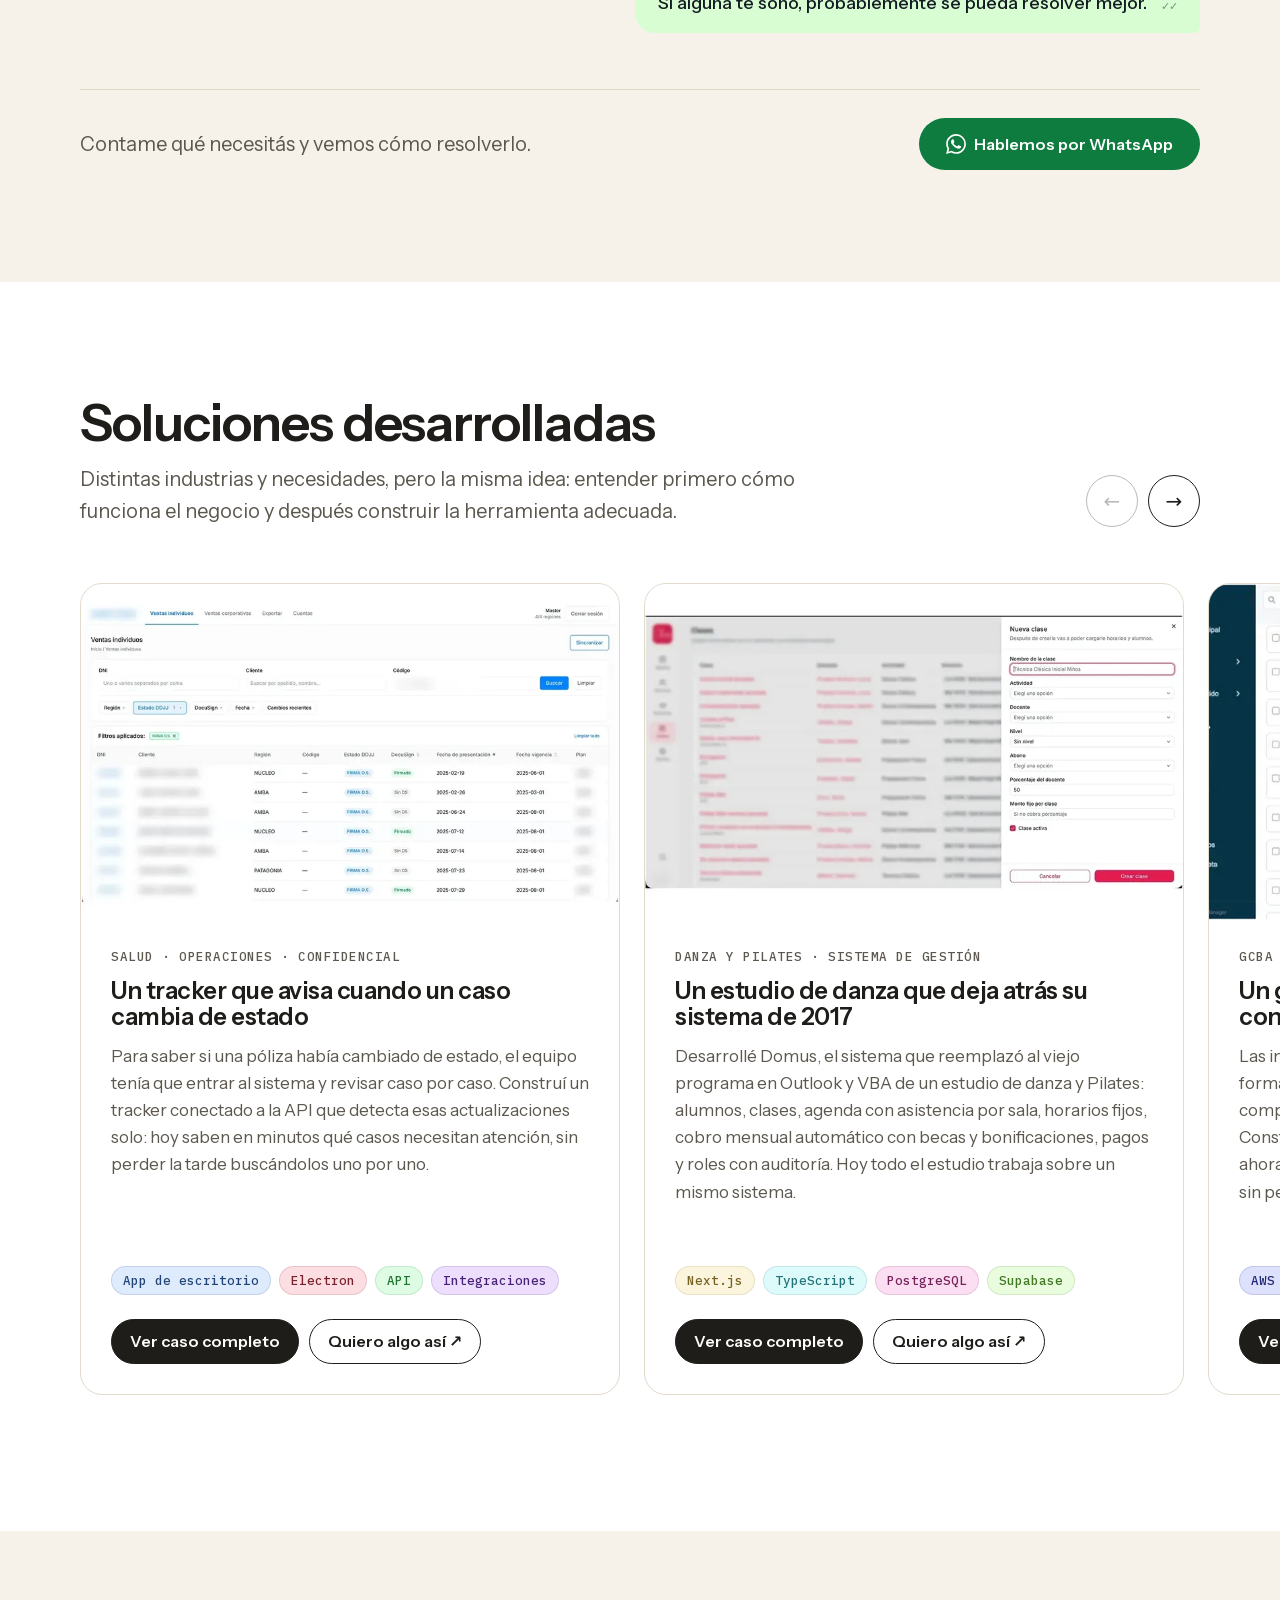
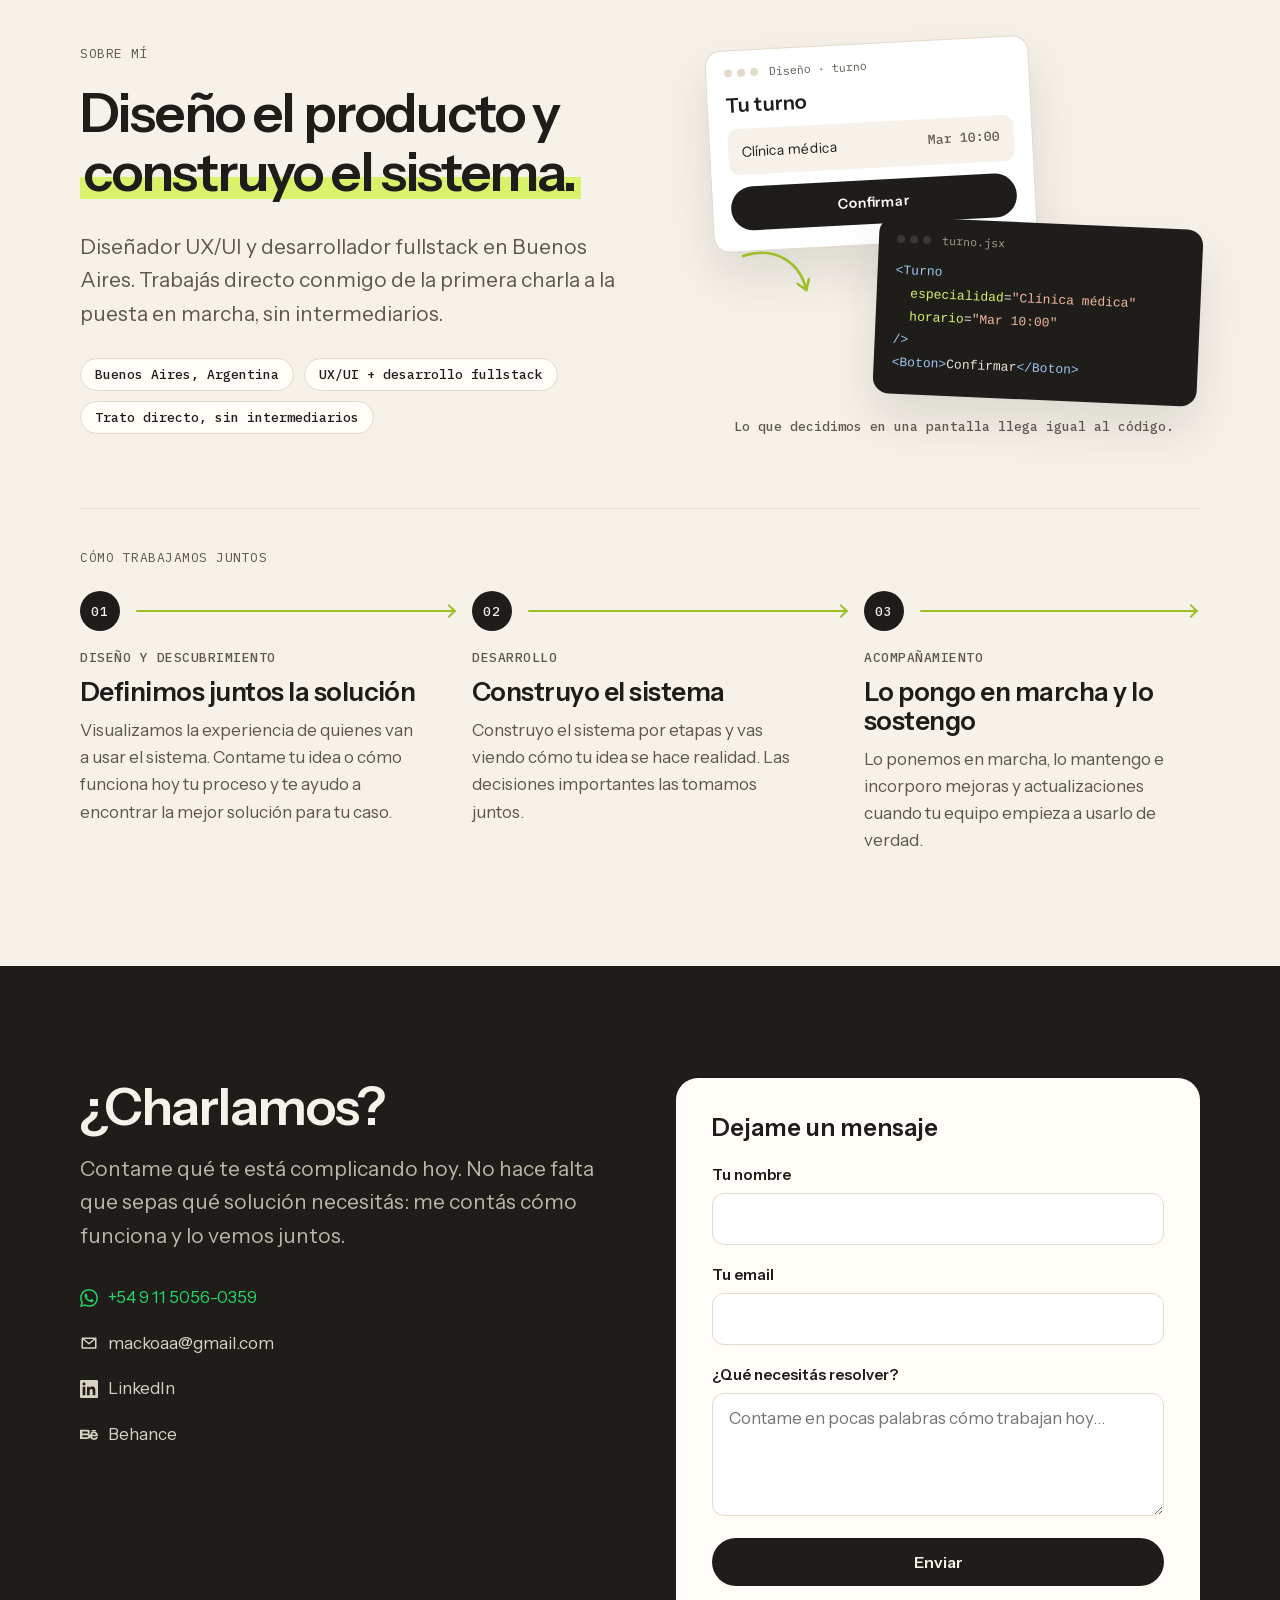
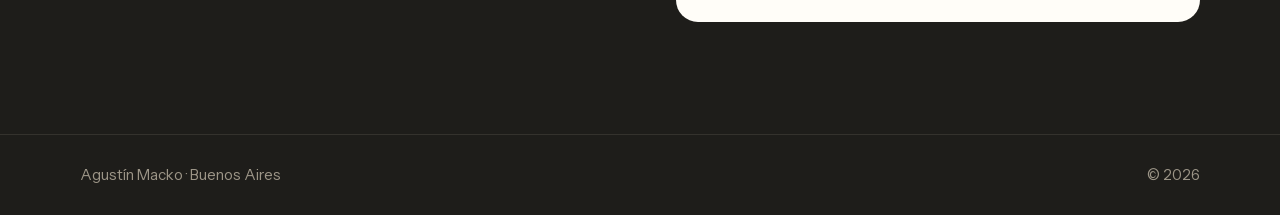
==== commit fcdd742d: "Mejoras de rendimiento: imágenes responsivas, Analytics diferido y contraste" ====
--- a/index.html
+++ b/index.html
@@ -5,13 +5,28 @@
   <meta name="viewport" content="width=device-width, initial-scale=1.0">
 
   <!-- Google tag (gtag.js) -->
-  <script async src="https://www.googletagmanager.com/gtag/js?id=G-NZE4ZRXTH5"></script>
   <script>
     window.dataLayer = window.dataLayer || [];
     function gtag(){dataLayer.push(arguments);}
     gtag('js', new Date());
 
     gtag('config', 'G-NZE4ZRXTH5');
+
+    (function () {
+      var loaded = false;
+      function loadGtag() {
+        if (loaded) return;
+        loaded = true;
+        var s = document.createElement('script');
+        s.async = true;
+        s.src = 'https://www.googletagmanager.com/gtag/js?id=G-NZE4ZRXTH5';
+        document.head.appendChild(s);
+      }
+      ['scroll', 'pointerdown', 'keydown', 'touchstart'].forEach(function (type) {
+        window.addEventListener(type, loadGtag, { once: true, passive: true });
+      });
+      window.addEventListener('load', function () { setTimeout(loadGtag, 3500); });
+    })();
   </script>
   <title>Agustín Macko | Desarrollo de software a medida para empresas</title>
   <meta name="description" content="Desarrollo software a medida para empresas: sistemas internos, paneles operativos, automatizaciones e integraciones. Trato directo desde la definición hasta la puesta en producción.">
@@ -253,10 +268,10 @@
         <figure class="hero-shots" aria-label="Capturas de proyectos: sitio de TecWeek y herramientas de Laika">
           <div class="shot shot-back">
             <span class="shot-bar" aria-hidden="true"><i></i><i></i><i></i></span>
-            <img src="img/tec2026.webp" width="1200" height="599" alt="Sitio de TecWeek con la cuenta regresiva del evento en Buenos Aires" fetchpriority="high">
+            <img srcset="img/tec2026-480.webp 480w, img/tec2026-800.webp 800w, img/tec2026.webp 1200w" sizes="(max-width: 960px) 88vw, 420px" src="img/tec2026.webp" width="1200" height="599" alt="Sitio de TecWeek con la cuenta regresiva del evento en Buenos Aires" fetchpriority="high">
           </div>
           <div class="shot shot-front" aria-hidden="true">
-            <img src="img/laika.webp" width="1200" height="550" alt="">
+            <img srcset="img/laika-480.webp 480w, img/laika-800.webp 800w, img/laika.webp 1200w" sizes="(max-width: 960px) 88vw, 420px" src="img/laika.webp" width="1200" height="550" alt="">
           </div>
           <!-- <figcaption class="sticker">Hablás directo conmigo</figcaption> -->
         </figure>
@@ -316,7 +331,7 @@
       <div class="carousel reveal" id="projects-track" role="region" aria-roledescription="carrusel" aria-label="Proyectos" tabindex="0">
           <article class="project">
             <div class="project-visual">
-              <img src="img/salud-tracker.webp" width="1200" height="750" alt="Tracker de pólizas con filtros por estado, región y firma, y listado de casos con datos anonimizados" loading="lazy">
+              <img srcset="img/salud-tracker-480.webp 480w, img/salud-tracker-800.webp 800w, img/salud-tracker.webp 1200w" sizes="(max-width: 628px) 86vw, 540px" src="img/salud-tracker.webp" width="1200" height="750" alt="Tracker de pólizas con filtros por estado, región y firma, y listado de casos con datos anonimizados" loading="lazy">
             </div>
             <div class="project-body">
               <p class="project-tag">Salud · Operaciones · Confidencial</p>
@@ -324,16 +339,16 @@
               <p>Para saber si una póliza había cambiado de estado, el equipo tenía que entrar al sistema y revisar caso por caso. Construí un tracker conectado a la API que detecta esas actualizaciones solo: hoy saben en minutos qué casos necesitan atención, sin perder la tarde buscándolos uno por uno.</p>
               <ul class="project-stack" aria-label="Tecnologías"><li>App de escritorio</li><li>Electron</li><li>API</li><li>Integraciones</li></ul>
               <div class="project-links">
-                <a href="/casos/tracker-polizas/" class="link link-dark">Ver caso completo</a>
-                <a href="https://wa.me/5491150560359?text=Hola%20Agust%C3%ADn%2C%20vi%20el%20caso%20del%20tracker%20de%20p%C3%B3lizas%20y%20quiero%20algo%20parecido" target="_blank" rel="noopener noreferrer" class="link">Quiero algo así ↗</a>
-              </div>
-
-            </div>
-          </article>
-
-          <article class="project">
-            <div class="project-visual">
-              <img src="img/Domus.webp" width="1200" height="750" alt="Pantalla de Domus para crear una nueva clase, con actividad, docente, nivel, abono y porcentaje del docente" loading="lazy">
+                <a href="/casos/tracker-polizas/" class="link link-dark" aria-label="Ver caso completo: tracker de pólizas">Ver caso completo</a>
+                <a href="https://wa.me/5491150560359?text=Hola%20Agust%C3%ADn%2C%20vi%20el%20caso%20del%20tracker%20de%20p%C3%B3lizas%20y%20quiero%20algo%20parecido" target="_blank" rel="noopener noreferrer" class="link" aria-label="Quiero algo así: tracker de pólizas (abre WhatsApp)">Quiero algo así ↗</a>
+              </div>
+
+            </div>
+          </article>
+
+          <article class="project">
+            <div class="project-visual">
+              <img srcset="img/Domus-480.webp 480w, img/Domus-800.webp 800w, img/Domus.webp 1200w" sizes="(max-width: 628px) 86vw, 540px" src="img/Domus.webp" width="1200" height="750" alt="Pantalla de Domus para crear una nueva clase, con actividad, docente, nivel, abono y porcentaje del docente" loading="lazy">
             </div>
             <div class="project-body">
               <p class="project-tag">Danza y Pilates · Sistema de gestión</p>
@@ -341,15 +356,15 @@
               <p>Desarrollé Domus, el sistema que reemplazó al viejo programa en Outlook y VBA de un estudio de danza y Pilates: alumnos, clases, agenda con asistencia por sala, horarios fijos, cobro mensual automático con becas y bonificaciones, pagos y roles con auditoría. Hoy todo el estudio trabaja sobre un mismo sistema.</p>
               <ul class="project-stack" aria-label="Tecnologías"><li>Next.js</li><li>TypeScript</li><li>PostgreSQL</li><li>Supabase</li></ul>
               <div class="project-links">
-                <a href="/casos/domus-gestion-estudio-danza/" class="link link-dark">Ver caso completo</a>
-                <a href="https://wa.me/5491150560359?text=Hola%20Agust%C3%ADn%2C%20vi%20el%20caso%20de%20Domus%20y%20quiero%20algo%20parecido" target="_blank" rel="noopener noreferrer" class="link">Quiero algo así ↗</a>
-              </div>
-            </div>
-          </article>
-
-          <article class="project">
-            <div class="project-visual">
-              <img src="img/aws.webp" width="1200" height="601" alt="Gestor de archivos en AWS con carpetas, buscador y acciones para subir y compartir contenido" loading="lazy">
+                <a href="/casos/domus-gestion-estudio-danza/" class="link link-dark" aria-label="Ver caso completo: Domus">Ver caso completo</a>
+                <a href="https://wa.me/5491150560359?text=Hola%20Agust%C3%ADn%2C%20vi%20el%20caso%20de%20Domus%20y%20quiero%20algo%20parecido" target="_blank" rel="noopener noreferrer" class="link" aria-label="Quiero algo así: Domus (abre WhatsApp)">Quiero algo así ↗</a>
+              </div>
+            </div>
+          </article>
+
+          <article class="project">
+            <div class="project-visual">
+              <img srcset="img/aws-480.webp 480w, img/aws-800.webp 800w, img/aws.webp 1200w" sizes="(max-width: 628px) 86vw, 540px" src="img/aws.webp" width="1200" height="601" alt="Gestor de archivos en AWS con carpetas, buscador y acciones para subir y compartir contenido" loading="lazy">
             </div>
             <div class="project-body">
               <p class="project-tag">GCBA · Cloud</p>
@@ -357,16 +372,16 @@
               <p>Las imágenes del área estaban en AWS, pero no había una forma simple de administrarlas: subirlas, buscarlas o compartirlas requería acceso técnico a la infraestructura. Construí un gestor con autenticación y permisos propios, y ahora el equipo maneja el contenido desde su propia interfaz, sin pedirle nada a sistemas.</p>
               <ul class="project-stack" aria-label="Tecnologías"><li>AWS S3</li><li>Node.js</li><li>Cognito</li><li>EC2</li><li>IAM</li></ul>
               <div class="project-links">
-                <a href="/casos/gestor-archivos-aws/" class="link link-dark">Ver caso completo</a>
-                <a href="https://wa.me/5491150560359?text=Hola%20Agust%C3%ADn%2C%20vi%20el%20caso%20del%20gestor%20de%20archivos%20en%20AWS%20y%20quiero%20algo%20parecido" target="_blank" rel="noopener noreferrer" class="link">Quiero algo así ↗</a>
-              </div>
-
-            </div>
-          </article>
-
-          <article class="project">
-            <div class="project-visual">
-              <img src="img/bot.jpg" width="1200" height="750" alt="Conversación de WhatsApp con el asistente de turnos: menú para sacar, ver o cancelar turnos y elección de especialidad y médico" loading="lazy">
+                <a href="/casos/gestor-archivos-aws/" class="link link-dark" aria-label="Ver caso completo: gestor de archivos en AWS">Ver caso completo</a>
+                <a href="https://wa.me/5491150560359?text=Hola%20Agust%C3%ADn%2C%20vi%20el%20caso%20del%20gestor%20de%20archivos%20en%20AWS%20y%20quiero%20algo%20parecido" target="_blank" rel="noopener noreferrer" class="link" aria-label="Quiero algo así: gestor de archivos en AWS (abre WhatsApp)">Quiero algo así ↗</a>
+              </div>
+
+            </div>
+          </article>
+
+          <article class="project">
+            <div class="project-visual">
+              <img srcset="img/bot-480.webp 480w, img/bot-800.webp 800w, img/bot.webp 1200w" sizes="(max-width: 628px) 86vw, 540px" src="img/bot.webp" width="1200" height="750" alt="Conversación de WhatsApp con el asistente de turnos: menú para sacar, ver o cancelar turnos y elección de especialidad y médico" loading="lazy">
             </div>
             <div class="project-body">
               <p class="project-tag">Salud · WhatsApp · Multi-clínica</p>
@@ -374,15 +389,15 @@
               <p>Construí un sistema multilínea para clínicas que permite sacar, consultar y cancelar turnos desde WhatsApp, con agendas, médicos y configuraciones independientes por clínica. Lo que antes eran decenas de mensajes atendidos a mano, hoy se resuelve solo y se supervisa desde un único dashboard.</p>
               <ul class="project-stack" aria-label="Tecnologías"><li>WhatsApp</li><li>Express</li><li>Supabase</li><li>Baileys</li><li>Multi-tenant</li></ul>
               <div class="project-links">
-                <a href="/casos/turnos-whatsapp-clinicas/" class="link link-dark">Ver caso completo</a>
-                <a href="https://wa.me/5491150560359?text=Hola%20Agust%C3%ADn%2C%20vi%20el%20caso%20de%20turnos%20por%20WhatsApp%20y%20quiero%20algo%20parecido" target="_blank" rel="noopener noreferrer" class="link">Quiero algo así ↗</a>
-              </div>
-            </div>
-          </article>
-
-          <article class="project">
-            <div class="project-visual">
-              <img src="img/tec2026.webp" width="1200" height="599" alt="Sitio de TecWeek Buenos Aires 2026 con la cuenta regresiva del evento" loading="lazy">
+                <a href="/casos/turnos-whatsapp-clinicas/" class="link link-dark" aria-label="Ver caso completo: turnos por WhatsApp">Ver caso completo</a>
+                <a href="https://wa.me/5491150560359?text=Hola%20Agust%C3%ADn%2C%20vi%20el%20caso%20de%20turnos%20por%20WhatsApp%20y%20quiero%20algo%20parecido" target="_blank" rel="noopener noreferrer" class="link" aria-label="Quiero algo así: turnos por WhatsApp (abre WhatsApp)">Quiero algo así ↗</a>
+              </div>
+            </div>
+          </article>
+
+          <article class="project">
+            <div class="project-visual">
+              <img srcset="img/tec2026-480.webp 480w, img/tec2026-800.webp 800w, img/tec2026.webp 1200w" sizes="(max-width: 628px) 86vw, 540px" src="img/tec2026.webp" width="1200" height="599" alt="Sitio de TecWeek Buenos Aires 2026 con la cuenta regresiva del evento" loading="lazy">
             </div>
             <div class="project-body">
               <p class="project-tag">TecWeek · Plataforma</p>
@@ -390,15 +405,15 @@
               <p>Desarrollé el sitio de TecWeek junto con un backoffice para administrar eventos, agenda, sponsors, imágenes y otros contenidos sin tocar código. Durante el evento, que es cuando más cambia la información, el equipo pudo mantenerlo actualizado por su cuenta, sin esperar a un desarrollador para cada ajuste.</p>
               <ul class="project-stack" aria-label="Tecnologías"><li>Next.js</li><li>Supabase</li><li>PostgreSQL</li><li>Backoffice</li></ul>
               <div class="project-links">
-                <a href="/casos/backoffice-tecweek/" class="link link-dark">Ver caso completo</a>
-                <a href="https://www.tecweek.com.ar/" target="_blank" rel="noopener noreferrer" class="link">Ver sitio online ↗</a>
-              </div>
-            </div>
-          </article>
-
-          <article class="project">
-            <div class="project-visual">
-              <img src="img/laika.webp" width="1200" height="550" alt="Tienda online de Laika, productos para mascotas" loading="lazy">
+                <a href="/casos/backoffice-tecweek/" class="link link-dark" aria-label="Ver caso completo: TecWeek">Ver caso completo</a>
+                <a href="https://www.tecweek.com.ar/" target="_blank" rel="noopener noreferrer" class="link" aria-label="Ver sitio online de TecWeek (se abre en otra pestaña)">Ver sitio online ↗</a>
+              </div>
+            </div>
+          </article>
+
+          <article class="project">
+            <div class="project-visual">
+              <img srcset="img/laika-480.webp 480w, img/laika-800.webp 800w, img/laika.webp 1200w" sizes="(max-width: 628px) 86vw, 540px" src="img/laika.webp" width="1200" height="550" alt="Tienda online de Laika, productos para mascotas" loading="lazy">
             </div>
             <div class="project-body">
               <p class="project-tag">Laika · Producto · Fullstack</p>
@@ -406,15 +421,15 @@
               <p>Diseñé herramientas internas para logística, devoluciones, pagos y reglas de negocio, desarrollé el catálogo y construí un IVR conectado a una base de datos SQL para la atención telefónica. Quien opera el sistema todos los días decide con menos ambigüedad, y cada llamada pasa por un menú automático antes de llegar a una persona.</p>
               <ul class="project-stack" aria-label="Disciplinas"><li>Product Design</li><li>UX/UI</li><li>Frontend</li><li>IVR</li><li>SQL</li></ul>
               <div class="project-links">
-                <a href="/casos/laika-catalogo-ivr/" class="link link-dark">Ver caso completo</a>
-                <a href="https://laika.com.co/" target="_blank" rel="noopener noreferrer" class="link">Ver sitio online ↗</a>
-              </div>
-            </div>
-          </article>
-
-          <article class="project">
-            <div class="project-visual">
-              <img src="img/autospecial2026.webp" width="1202" height="602" alt="Sitio de Auto Special, concesionario Ford, con buscador de vehículos" loading="lazy">
+                <a href="/casos/laika-catalogo-ivr/" class="link link-dark" aria-label="Ver caso completo: Laika">Ver caso completo</a>
+                <a href="https://laika.com.co/" target="_blank" rel="noopener noreferrer" class="link" aria-label="Ver sitio online de Laika (se abre en otra pestaña)">Ver sitio online ↗</a>
+              </div>
+            </div>
+          </article>
+
+          <article class="project">
+            <div class="project-visual">
+              <img srcset="img/autospecial2026-480.webp 480w, img/autospecial2026-800.webp 800w, img/autospecial2026.webp 1202w" sizes="(max-width: 628px) 86vw, 540px" src="img/autospecial2026.webp" width="1202" height="602" alt="Sitio de Auto Special, concesionario Ford, con buscador de vehículos" loading="lazy">
             </div>
             <div class="project-body">
               <p class="project-tag">Auto Special · Plataforma</p>
@@ -422,35 +437,35 @@
               <p>Diseñé y desarrollé el sitio de Auto Special, su backend y un backoffice para cargar vehículos, fotos, precios, stock y promociones, recibir consultas y publicar notas en el blog con su propio SEO. El equipo mantiene el catálogo y el contenido al día por su cuenta.</p>
               <ul class="project-stack" aria-label="Disciplinas"><li>UX/UI</li><li>Frontend</li><li>Backend</li><li>Backoffice</li><li>Blog</li><li>SEO</li></ul>
               <div class="project-links">
-                <a href="/casos/plataforma-concesionaria-auto-special/" class="link link-dark">Ver caso completo</a>
-                <a href="https://autospecial.com.ar" target="_blank" rel="noopener noreferrer" class="link">Ver sitio online ↗</a>
-              </div>
-            </div>
-          </article>
-
-          <article class="project">
-            <div class="project-visual">
-              <img src="img/tracker2.webp" width="1200" height="543" alt="Sitio de Tracker, herramienta para inmobiliarios, con la app mostrando su tablero de avance" loading="lazy">
+                <a href="/casos/plataforma-concesionaria-auto-special/" class="link link-dark" aria-label="Ver caso completo: Auto Special">Ver caso completo</a>
+                <a href="https://autospecial.com.ar" target="_blank" rel="noopener noreferrer" class="link" aria-label="Ver sitio online de Auto Special (se abre en otra pestaña)">Ver sitio online ↗</a>
+              </div>
+            </div>
+          </article>
+
+          <article class="project">
+            <div class="project-visual">
+              <img srcset="img/tracker2-480.webp 480w, img/tracker2-800.webp 800w, img/tracker2.webp 1200w" sizes="(max-width: 628px) 86vw, 540px" src="img/tracker2.webp" width="1200" height="543" alt="Sitio de Tracker, herramienta para inmobiliarios, con la app mostrando su tablero de avance" loading="lazy">
             </div>
             <div class="project-body">
               <p class="project-tag">Tracker · Real Estate</p>
               <h3>Un sitio que explica el producto en segundos</h3>
               <p>Diseñé y desarrollé el sitio de Tracker para presentar la herramienta y su propuesta de valor al sector inmobiliario. Alguien que nunca usó el producto puede entender en la primera pantalla qué hace y para quién es.</p>
               <ul class="project-stack" aria-label="Disciplinas"><li>UX/UI</li><li>Frontend</li><li>Sitio web</li></ul>
-              <a href="https://www.tracker-realestate.com/" target="_blank" rel="noopener noreferrer" class="link">Ver sitio online ↗</a>
-            </div>
-          </article>
-
-          <article class="project">
-            <div class="project-visual">
-              <img src="img/leon.webp" width="1200" height="605" alt="Tienda online de Leon Livings, mobiliario de exterior" loading="lazy">
+              <a href="https://www.tracker-realestate.com/" target="_blank" rel="noopener noreferrer" class="link" aria-label="Ver sitio online de Tracker (se abre en otra pestaña)">Ver sitio online ↗</a>
+            </div>
+          </article>
+
+          <article class="project">
+            <div class="project-visual">
+              <img srcset="img/leon-480.webp 480w, img/leon-800.webp 800w, img/leon.webp 1200w" sizes="(max-width: 628px) 86vw, 540px" src="img/leon.webp" width="1200" height="605" alt="Tienda online de Leon Livings, mobiliario de exterior" loading="lazy">
             </div>
             <div class="project-body">
               <p class="project-tag">Leon Livings · E-commerce</p>
               <h3>Una tienda online fiel a la identidad de la marca</h3>
               <p>Diseñé la experiencia UX/UI de la tienda online, trabajando la navegación, la presentación de productos y el recorrido de compra. La experiencia de comprar quedó tan cuidada como la identidad visual de la marca.</p>
               <ul class="project-stack" aria-label="Disciplinas"><li>UX/UI</li><li>E-commerce</li></ul>
-              <a href="https://www.leonlivings.com/" target="_blank" rel="noopener noreferrer" class="link">Ver sitio online ↗</a>
+              <a href="https://www.leonlivings.com/" target="_blank" rel="noopener noreferrer" class="link" aria-label="Ver sitio online de Leon Livings (se abre en otra pestaña)">Ver sitio online ↗</a>
             </div>
           </article>
 
--- a/css/styles.css
+++ b/css/styles.css
@@ -89,8 +89,8 @@
 .btn-dark:hover { background: #000; }
 .btn-line { border-color: var(--ink); color: var(--ink); background: transparent; }
 .btn-line:hover { background: var(--ink); color: var(--bg); }
-.btn-wa { background: #25D366; color: #fff; }
-.btn-wa:hover { background: #1EBE5B; }
+.btn-wa { background: #0E7C3F; color: #fff; }
+.btn-wa:hover { background: #0B6B36; }
 .btn-wa::before,
 .ico::before {
   content: ""; width: 20px; height: 20px; flex-shrink: 0; background: currentColor;
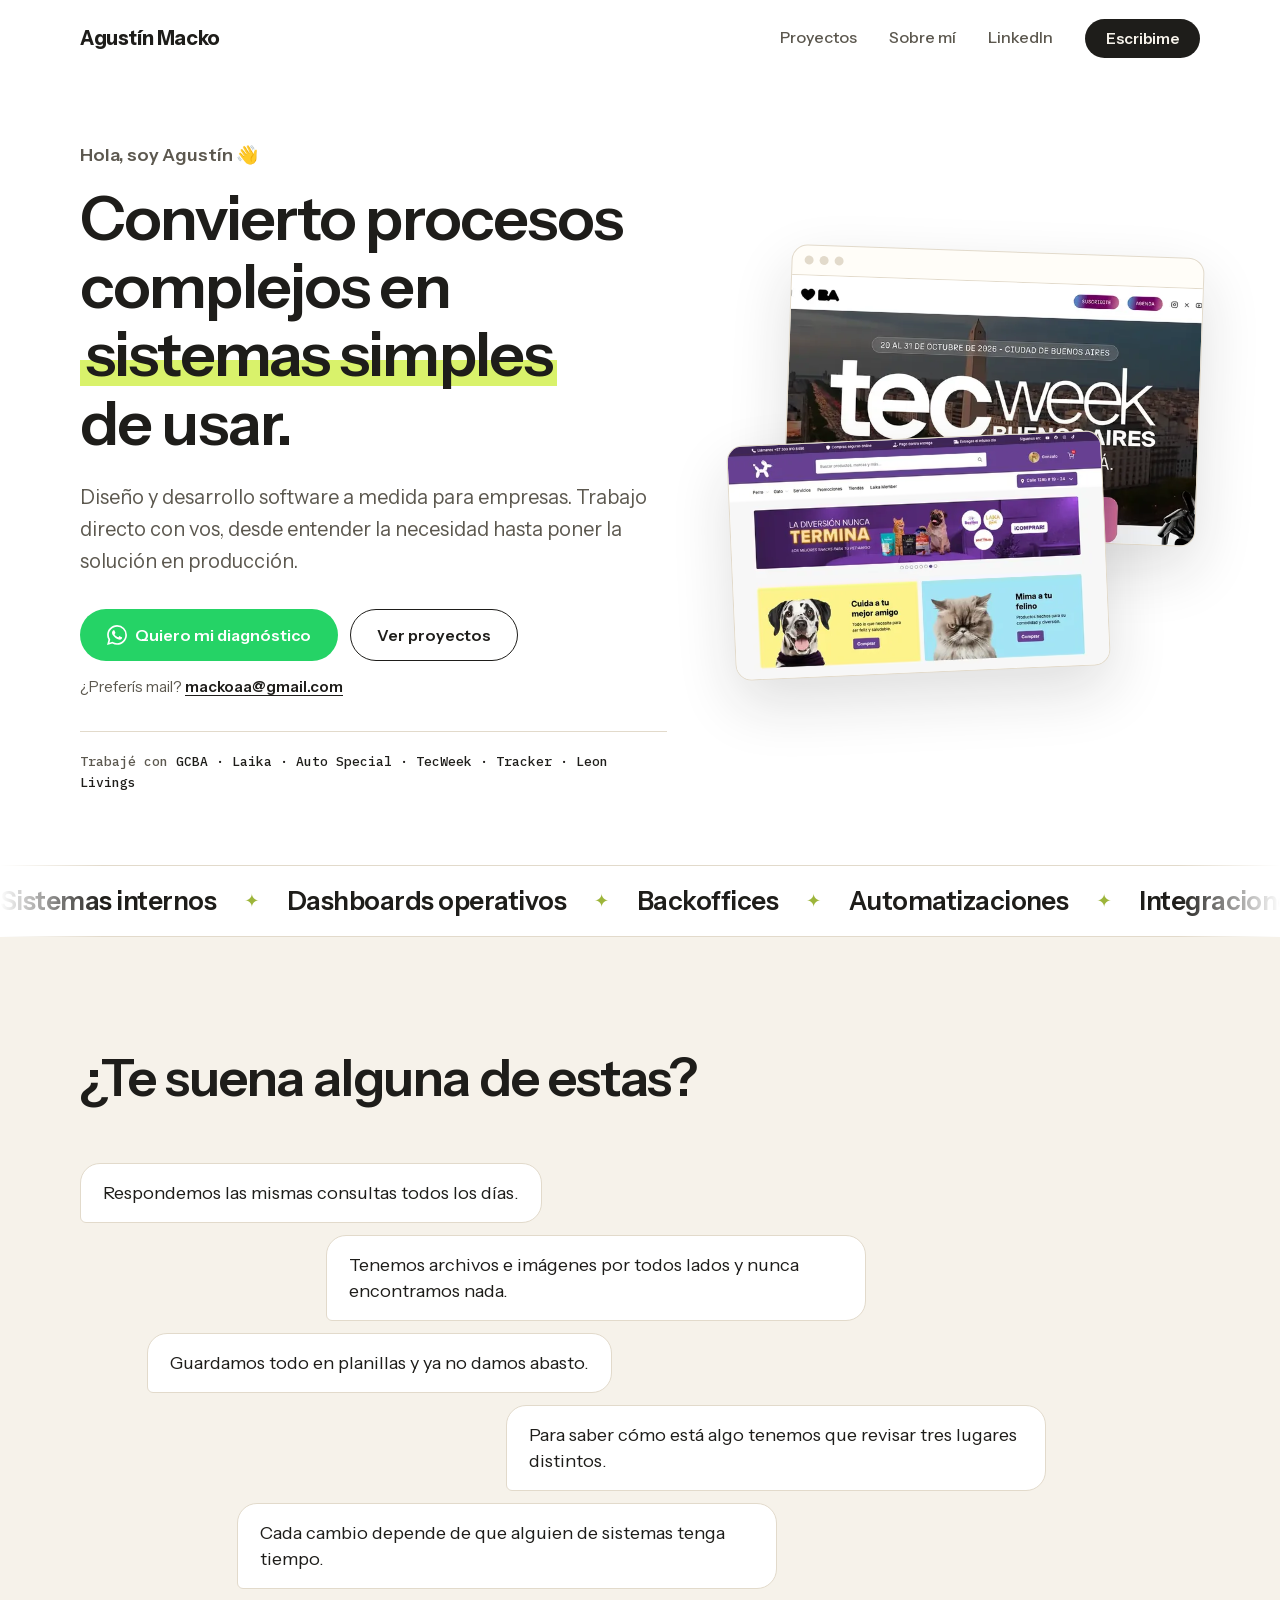
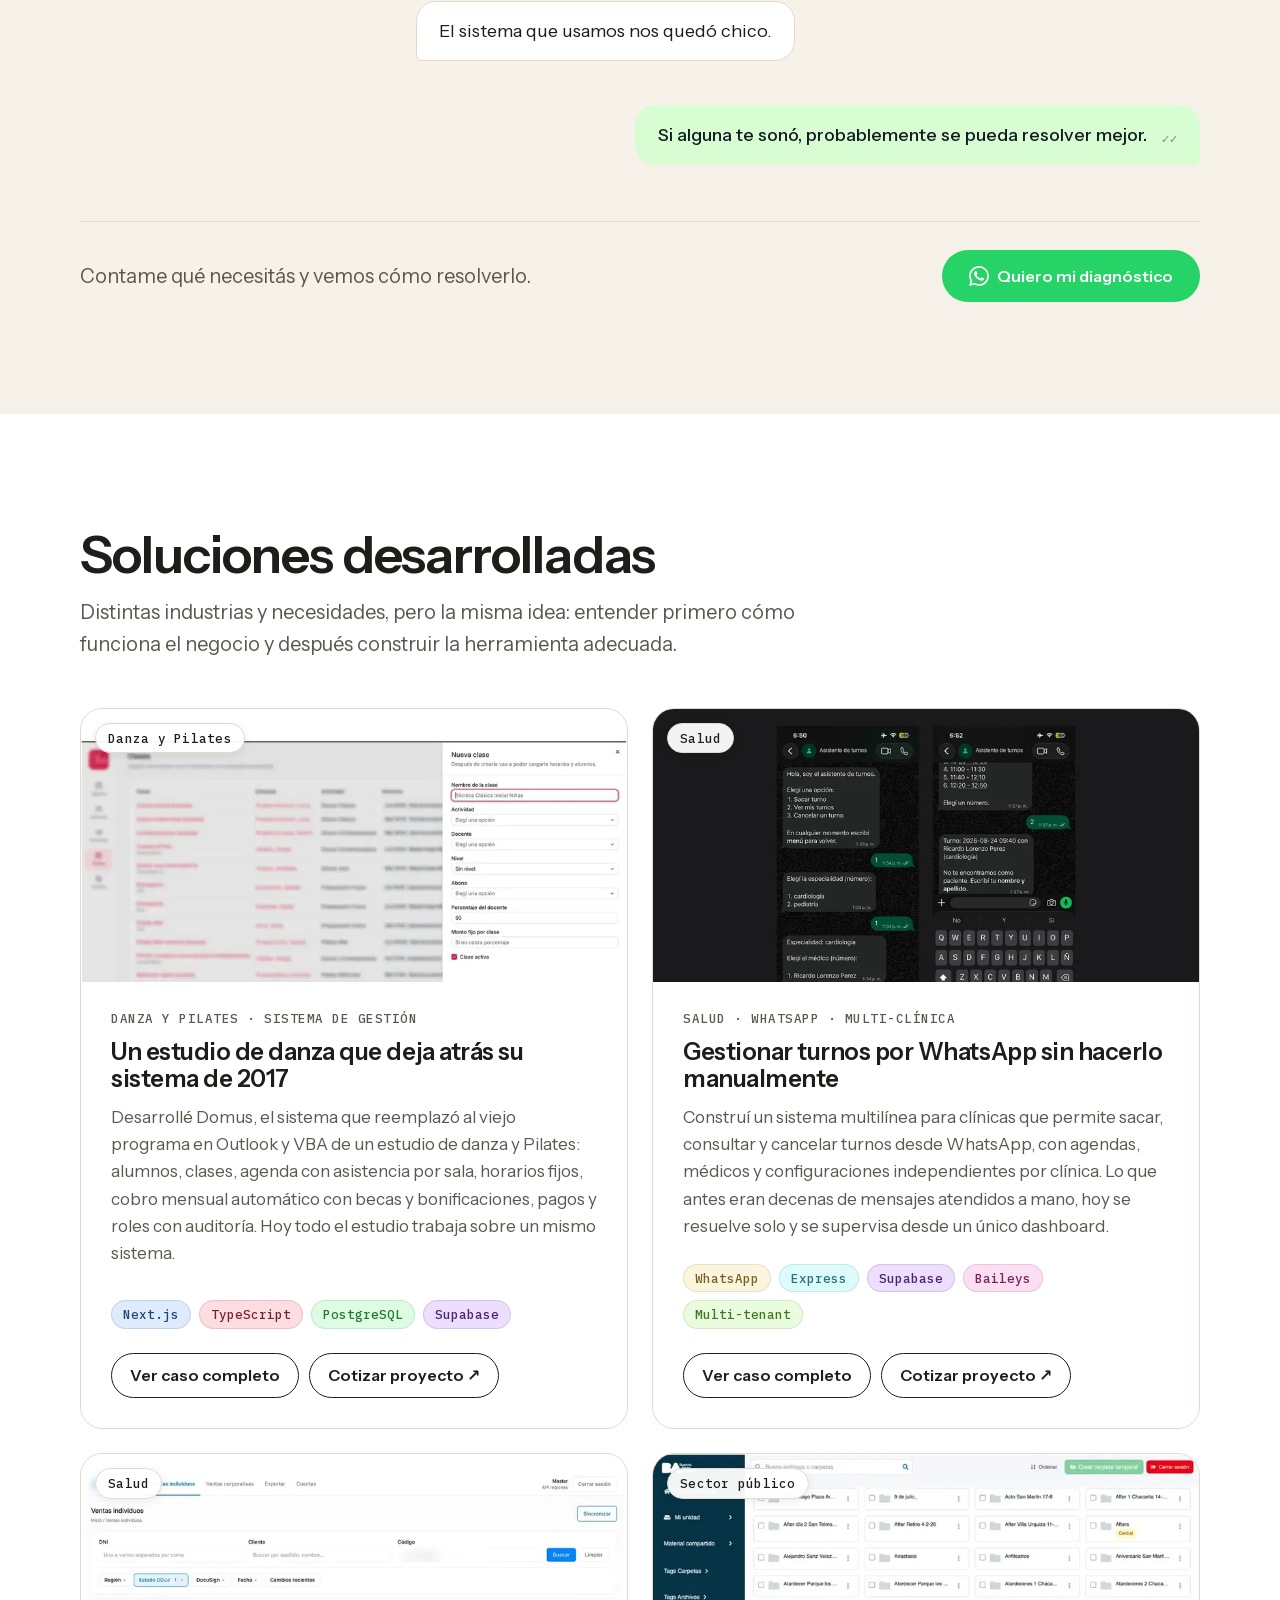
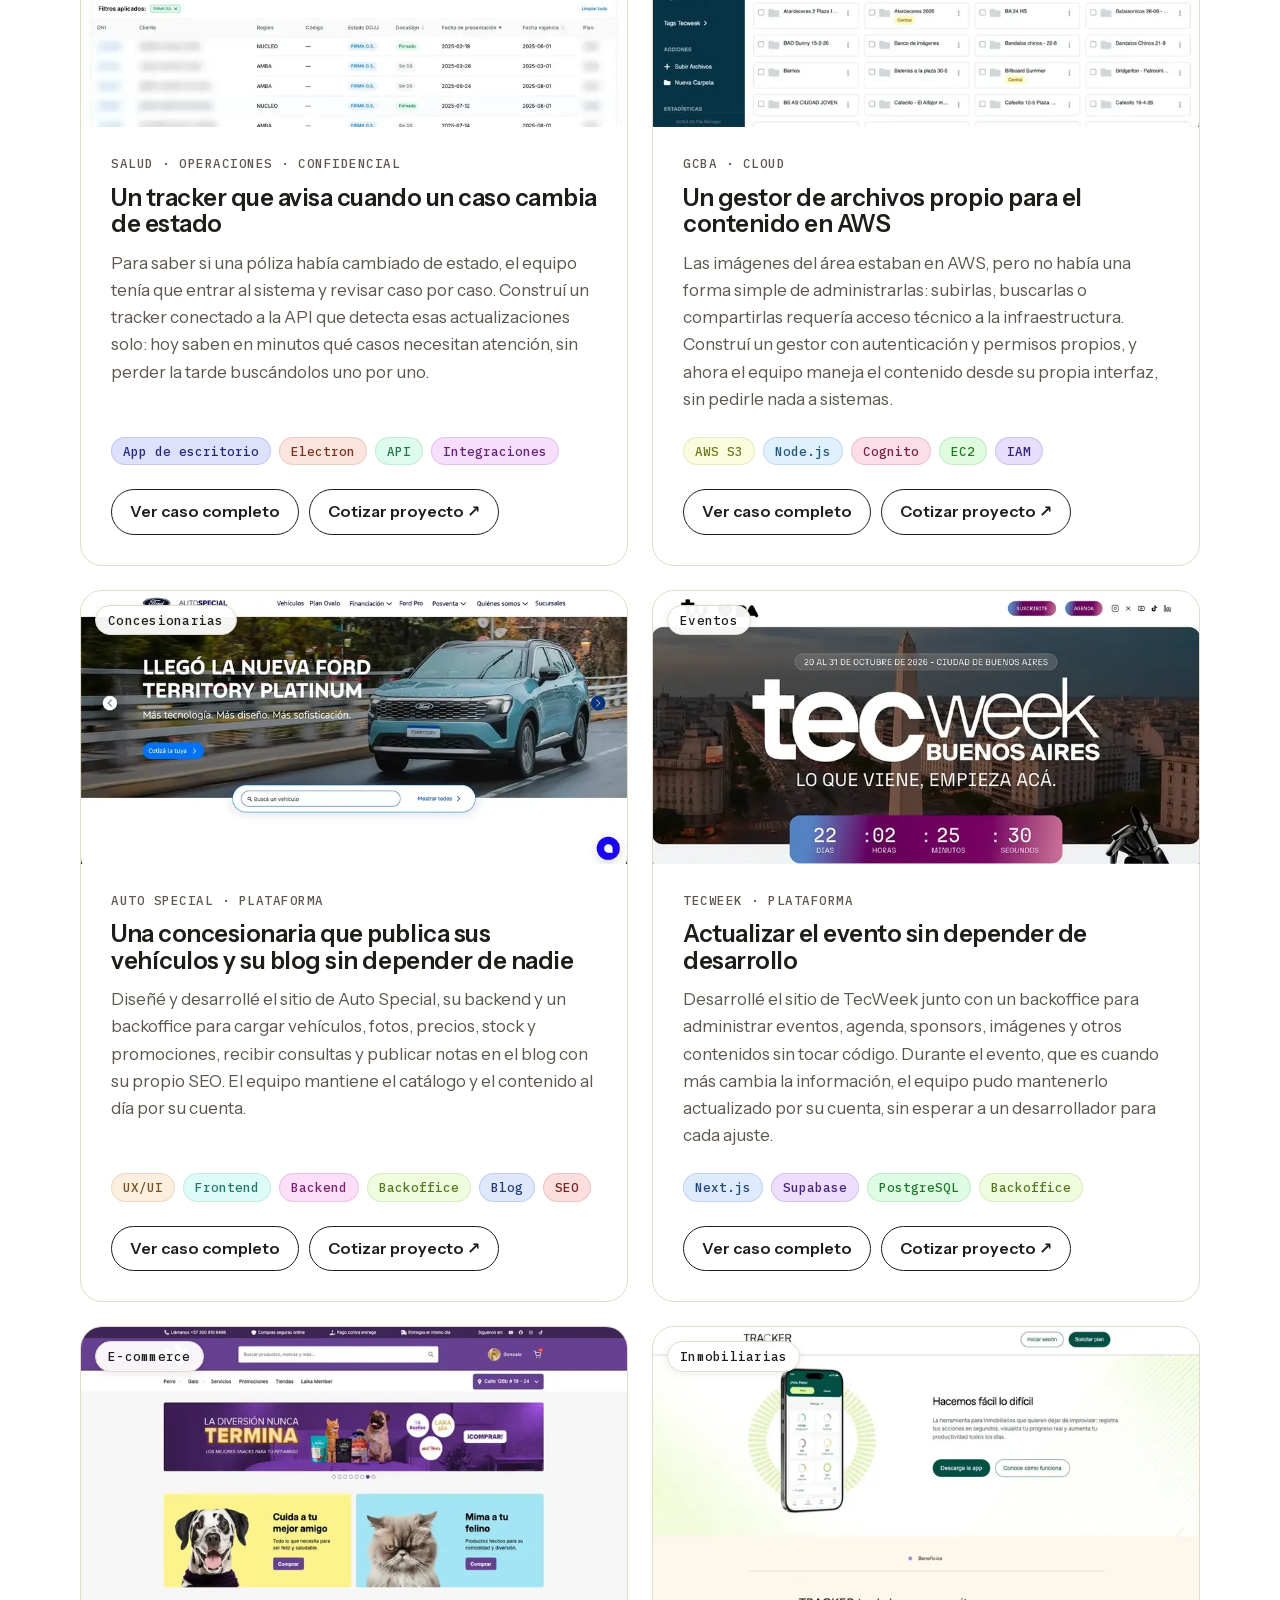
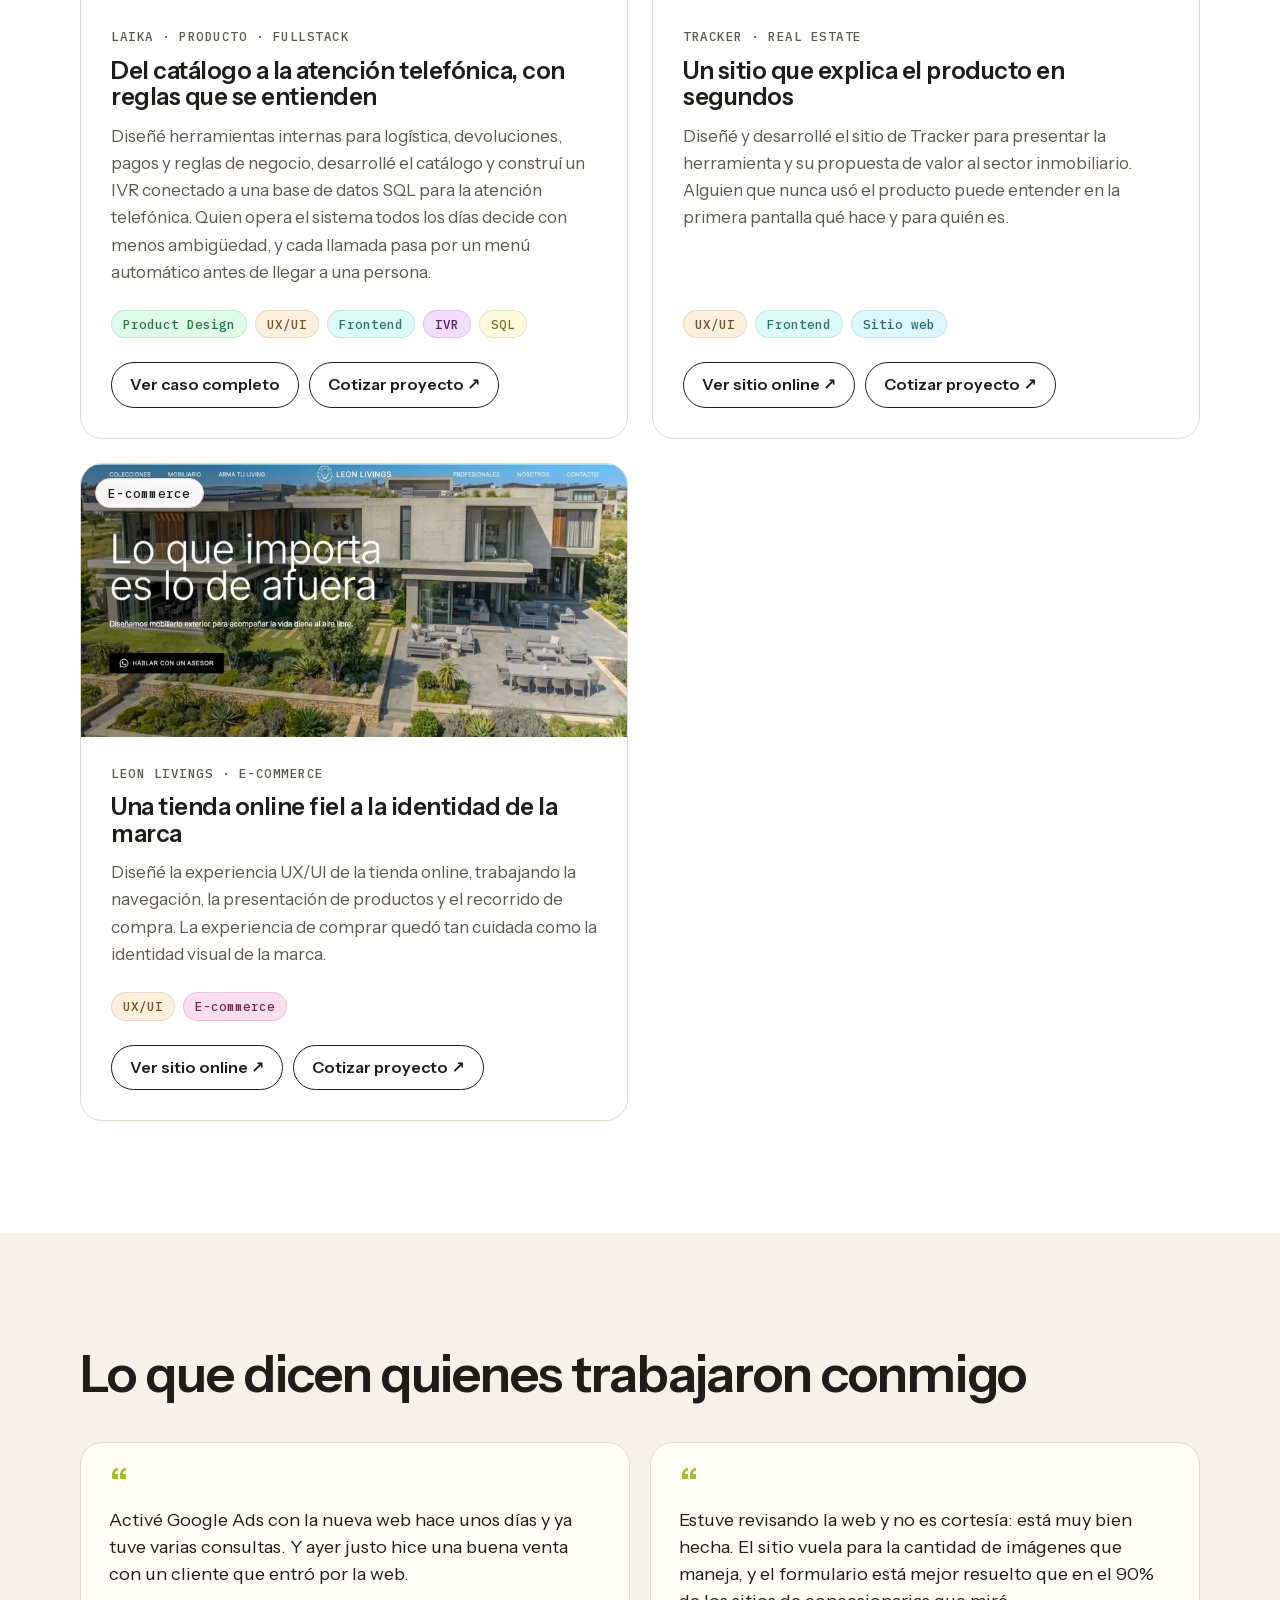
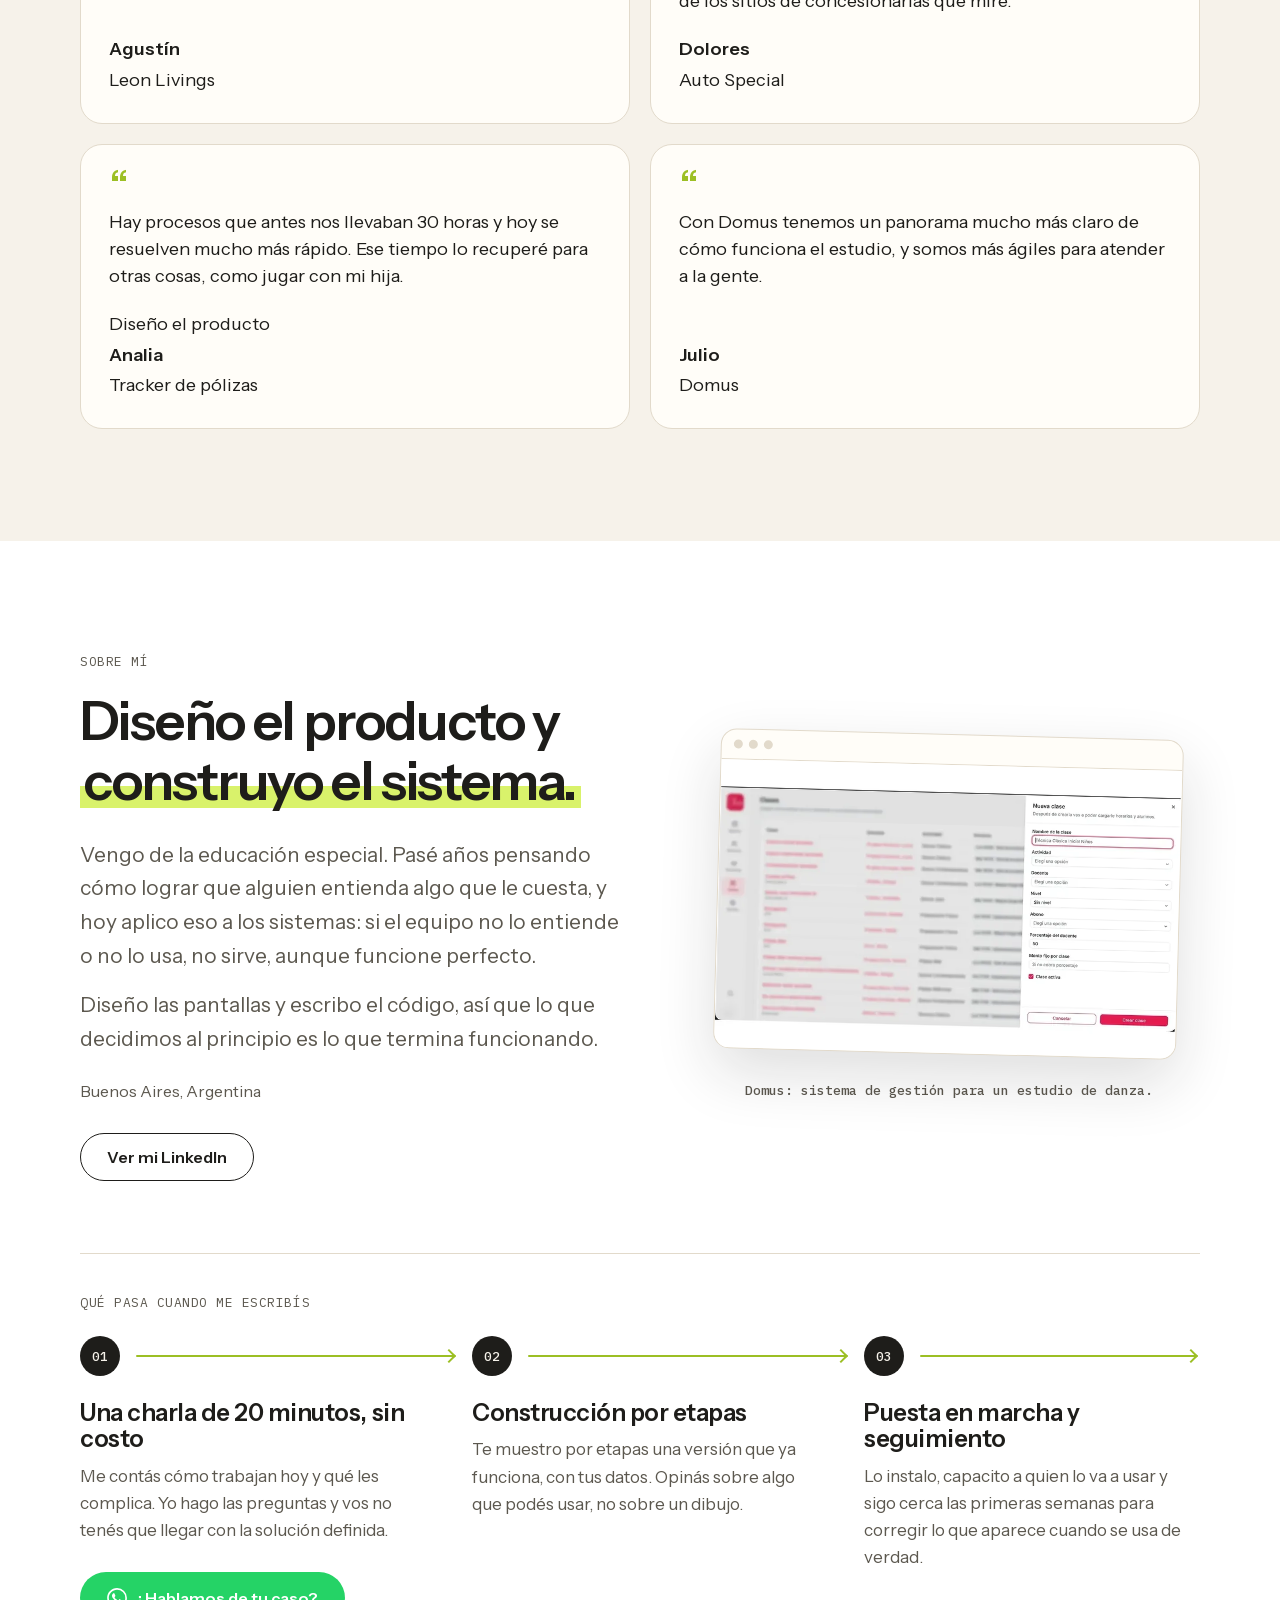
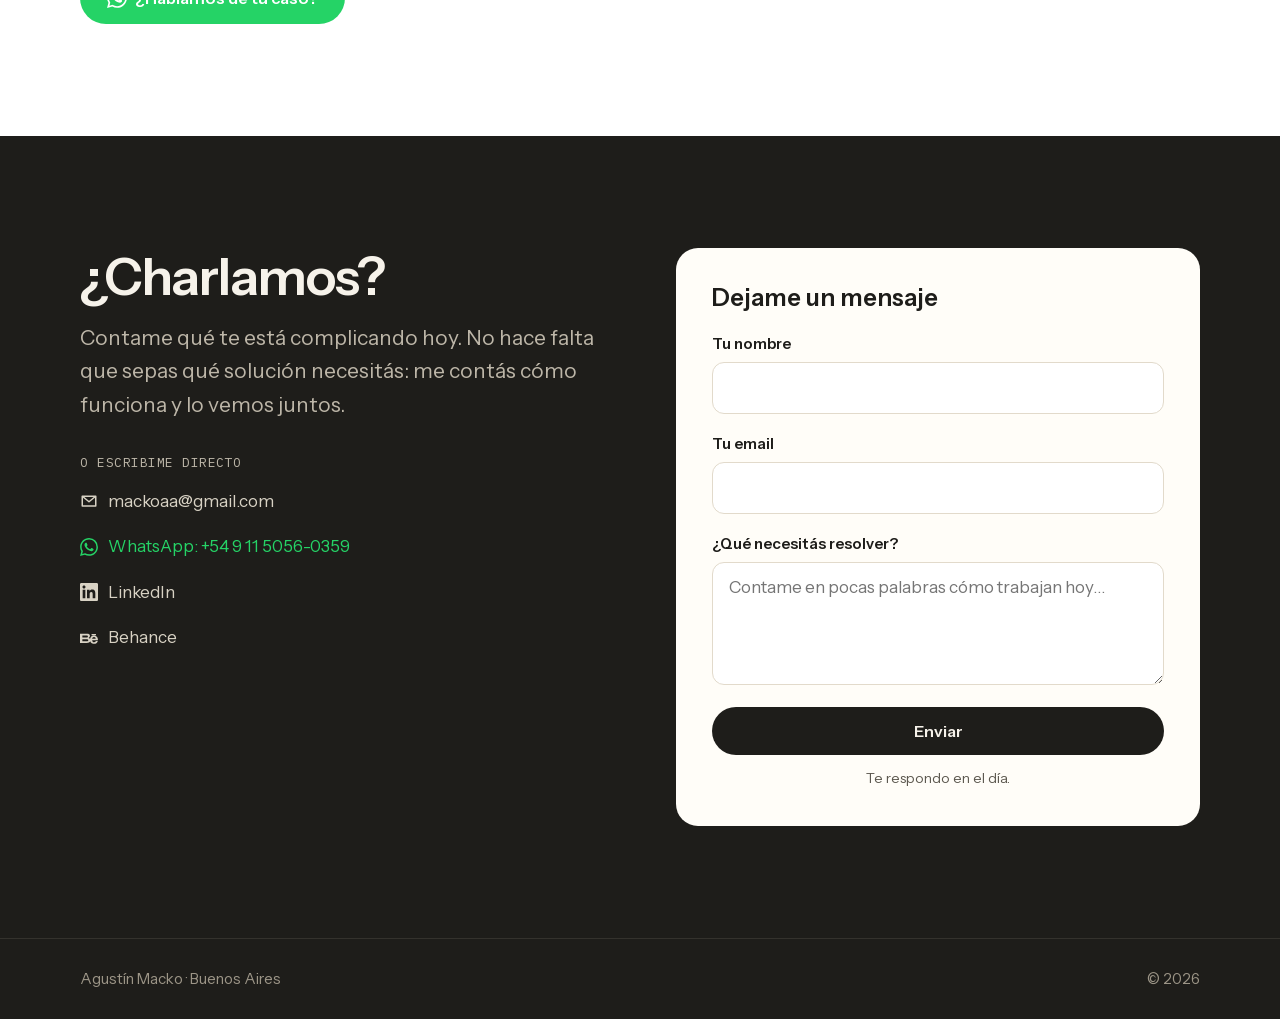
==== commit 0527cbf8: "nuevas funcionalidases" ====
--- a/index.html
+++ b/index.html
@@ -216,7 +216,7 @@
 
   <link rel="preload" href="/fonts/instrument-sans-latin.woff2" as="font" type="font/woff2" crossorigin>
 
-  <link rel="stylesheet" href="css/styles.css">
+  <link rel="stylesheet" href="css/styles.css?v=20261108i">
   <script>document.documentElement.classList.add('js');</script>
 </head>
 <body>
@@ -254,15 +254,25 @@
       <div class="wrap hero-grid">
         <div class="hero-copy">
           <p class="hello">Hola, soy Agustín</p>
-          <h1 id="hero-title">
-            <span class="only-desktop">Convierto procesos complejos en <span class="mark">sistemas simples</span><br> de usar.</span>
-            <span class="only-mobile">Convierto procesos complejos en <span class="mark">sistemas simples</span> de usar.</span>
-          </h1>
+          <h1 id="hero-title">Convierto procesos complejos en <span class="mark">sistemas simples</span><br class="only-desktop"> de usar.</h1>
           <p class="hero-text">Diseño y desarrollo software a medida para empresas. Trabajo directo con vos, desde entender la necesidad hasta poner la solución en producción.</p>
           <div class="actions">
-            <a href="https://wa.me/5491150560359?text=Hola%20Agust%C3%ADn%2C%20te%20quiero%20contar%20lo%20que%20necesito" target="_blank" rel="noopener noreferrer" class="btn btn-wa">Contame qué querés mejorar</a>
+            <a data-location="hero" href="https://wa.me/5491150560359?text=Hola%20Agust%C3%ADn%2C%20te%20cuento%20c%C3%B3mo%20trabajamos%20hoy%3A" target="_blank" rel="noopener noreferrer" class="btn btn-wa">Quiero mi diagnóstico</a>
+            <a href="#" class="btn btn-line" data-agenda data-location="hero" hidden>Agendar 15 minutos</a>
             <a href="#proyectos" class="btn btn-line">Ver proyectos</a>
           </div>
+          <p class="alt-contact">¿Preferís mail? <a href="https://mail.google.com/mail/?view=cm&amp;fs=1&amp;to=mackoaa@gmail.com&amp;su=Consulta%20desde%20agustinmacko.com.ar&amp;body=Hola%20Agust%C3%ADn%2C%20te%20cuento%20c%C3%B3mo%20trabajamos%20hoy%3A" target="_blank" rel="noopener noreferrer" data-location="hero">mackoaa@gmail.com</a></p>
+
+          <p class="hero-proof">Trabajé con <span>GCBA · Laika · Auto Special · TecWeek · Tracker · Leon Livings</span></p>
+
+          <!-- <nav class="case-picker" aria-labelledby="case-picker-title">
+            <p class="case-picker-title" id="case-picker-title">Elegí el que se parezca a tu caso</p>
+            <ul>
+              <li><a href="/casos/turnos-whatsapp-clinicas/" data-location="hero-elegi">Atiendo turnos y consultas por WhatsApp</a></li>
+              <li><a href="/casos/domus-gestion-estudio-danza/" data-location="hero-elegi">Gestiono alumnos, cobros y clases</a></li>
+              <li><a href="/casos/tracker-polizas/" data-location="hero-elegi">Controlo casos o trámites en un solo lugar</a></li>
+            </ul>
+          </nav> -->
         </div>
 
         <figure class="hero-shots" aria-label="Capturas de proyectos: sitio de TecWeek y herramientas de Laika">
@@ -273,7 +283,6 @@
           <div class="shot shot-front" aria-hidden="true">
             <img srcset="img/laika-480.webp 480w, img/laika-800.webp 800w, img/laika.webp 1200w" sizes="(max-width: 960px) 88vw, 420px" src="img/laika.webp" width="1200" height="550" alt="">
           </div>
-          <!-- <figcaption class="sticker">Hablás directo conmigo</figcaption> -->
         </figure>
       </div>
 
@@ -307,7 +316,12 @@
 
           <div class="thread-cta reveal">
             <p>Contame qué necesitás y vemos cómo resolverlo.</p>
-            <a href="https://wa.me/5491150560359?text=Hola%20Agust%C3%ADn%2C%20te%20quiero%20contar%20lo%20que%20necesito" target="_blank" rel="noopener noreferrer" class="btn btn-wa">Hablemos por WhatsApp</a>
+            <div class="cta-group">
+              <div class="actions">
+                <a data-location="thread-cta" href="https://wa.me/5491150560359?text=Hola%20Agust%C3%ADn%2C%20te%20cuento%20c%C3%B3mo%20trabajamos%20hoy%3A" target="_blank" rel="noopener noreferrer" class="btn btn-wa">Quiero mi diagnóstico</a>
+                <a href="#" class="btn btn-line" data-agenda data-location="thread-cta" hidden>Agendar 15 minutos</a>
+              </div>
+            </div>
           </div>
         </div>
       </div>
@@ -321,17 +335,48 @@
             <h2 class="title" id="proyectos-title">Soluciones desarrolladas</h2>
             <p>Distintas industrias y necesidades, pero la misma idea: entender primero cómo funciona el negocio y después construir la herramienta adecuada.</p>
           </div>
-          <div class="carousel-nav">
-            <button type="button" class="carousel-btn" data-dir="-1" aria-label="Proyecto anterior" aria-controls="projects-track">←</button>
-            <button type="button" class="carousel-btn" data-dir="1" aria-label="Proyecto siguiente" aria-controls="projects-track">→</button>
-          </div>
-        </div>
-      </div>
-
-      <div class="carousel reveal" id="projects-track" role="region" aria-roledescription="carrusel" aria-label="Proyectos" tabindex="0">
-          <article class="project">
-            <div class="project-visual">
-              <img srcset="img/salud-tracker-480.webp 480w, img/salud-tracker-800.webp 800w, img/salud-tracker.webp 1200w" sizes="(max-width: 628px) 86vw, 540px" src="img/salud-tracker.webp" width="1200" height="750" alt="Tracker de pólizas con filtros por estado, región y firma, y listado de casos con datos anonimizados" loading="lazy">
+        </div>
+      </div>
+
+      <div class="wrap projects-grid reveal">
+          <article class="project">
+            <span class="project-badge">Danza y Pilates</span>
+            <div class="project-visual">
+              <img srcset="img/Domus-480.webp 480w, img/Domus-800.webp 800w, img/Domus.webp 1200w" sizes="(max-width: 640px) calc(100vw - 48px), (max-width: 1168px) calc(50vw - 36px), 548px" src="img/Domus.webp" width="1200" height="750" alt="Pantalla de Domus para crear una nueva clase, con actividad, docente, nivel, abono y porcentaje del docente" loading="lazy">
+            </div>
+            <div class="project-body">
+              <p class="project-tag">Danza y Pilates · Sistema de gestión</p>
+              <h3>Un estudio de danza que deja atrás su sistema de 2017</h3>
+              <p>Desarrollé Domus, el sistema que reemplazó al viejo programa en Outlook y VBA de un estudio de danza y Pilates: alumnos, clases, agenda con asistencia por sala, horarios fijos, cobro mensual automático con becas y bonificaciones, pagos y roles con auditoría. Hoy todo el estudio trabaja sobre un mismo sistema.</p>
+              <ul class="project-stack" aria-label="Tecnologías"><li>Next.js</li><li>TypeScript</li><li>PostgreSQL</li><li>Supabase</li></ul>
+              <div class="project-links">
+                <a href="/casos/domus-gestion-estudio-danza/" class="link" aria-label="Ver caso completo: Domus">Ver caso completo</a>
+                <a data-location="proyecto-domus" href="https://wa.me/5491150560359?text=Hola%20Agust%C3%ADn%2C%20vi%20el%20caso%20de%20Domus%20y%20quiero%20algo%20parecido" target="_blank" rel="noopener noreferrer" class="link" aria-label="Quiero algo así: Domus (abre WhatsApp)">Cotizar proyecto ↗</a>
+              </div>
+            </div>
+          </article>
+
+          <article class="project">
+            <span class="project-badge">Salud</span>
+            <div class="project-visual">
+              <img srcset="img/bot-480.webp 480w, img/bot-800.webp 800w, img/bot.webp 1200w" sizes="(max-width: 640px) calc(100vw - 48px), (max-width: 1168px) calc(50vw - 36px), 548px" src="img/bot.webp" width="1200" height="750" alt="Conversación de WhatsApp con el asistente de turnos: menú para sacar, ver o cancelar turnos y elección de especialidad y médico" loading="lazy">
+            </div>
+            <div class="project-body">
+              <p class="project-tag">Salud · WhatsApp · Multi-clínica</p>
+              <h3>Gestionar turnos por WhatsApp sin hacerlo manualmente</h3>
+              <p>Construí un sistema multilínea para clínicas que permite sacar, consultar y cancelar turnos desde WhatsApp, con agendas, médicos y configuraciones independientes por clínica. Lo que antes eran decenas de mensajes atendidos a mano, hoy se resuelve solo y se supervisa desde un único dashboard.</p>
+              <ul class="project-stack" aria-label="Tecnologías"><li>WhatsApp</li><li>Express</li><li>Supabase</li><li>Baileys</li><li>Multi-tenant</li></ul>
+              <div class="project-links">
+                <a href="/casos/turnos-whatsapp-clinicas/" class="link" aria-label="Ver caso completo: turnos por WhatsApp">Ver caso completo</a>
+                <a data-location="proyecto-turnos-clinicas" href="https://wa.me/5491150560359?text=Hola%20Agust%C3%ADn%2C%20vi%20el%20caso%20de%20turnos%20por%20WhatsApp%20y%20quiero%20algo%20parecido" target="_blank" rel="noopener noreferrer" class="link" aria-label="Quiero algo así: turnos por WhatsApp (abre WhatsApp)">Cotizar proyecto  ↗</a>
+              </div>
+            </div>
+          </article>
+
+          <article class="project">
+            <span class="project-badge">Salud</span>
+            <div class="project-visual">
+              <img srcset="img/salud-tracker-480.webp 480w, img/salud-tracker-800.webp 800w, img/salud-tracker.webp 1200w" sizes="(max-width: 640px) calc(100vw - 48px), (max-width: 1168px) calc(50vw - 36px), 548px" src="img/salud-tracker.webp" width="1200" height="750" alt="Tracker de pólizas con filtros por estado, región y firma, y listado de casos con datos anonimizados" loading="lazy">
             </div>
             <div class="project-body">
               <p class="project-tag">Salud · Operaciones · Confidencial</p>
@@ -339,32 +384,17 @@
               <p>Para saber si una póliza había cambiado de estado, el equipo tenía que entrar al sistema y revisar caso por caso. Construí un tracker conectado a la API que detecta esas actualizaciones solo: hoy saben en minutos qué casos necesitan atención, sin perder la tarde buscándolos uno por uno.</p>
               <ul class="project-stack" aria-label="Tecnologías"><li>App de escritorio</li><li>Electron</li><li>API</li><li>Integraciones</li></ul>
               <div class="project-links">
-                <a href="/casos/tracker-polizas/" class="link link-dark" aria-label="Ver caso completo: tracker de pólizas">Ver caso completo</a>
-                <a href="https://wa.me/5491150560359?text=Hola%20Agust%C3%ADn%2C%20vi%20el%20caso%20del%20tracker%20de%20p%C3%B3lizas%20y%20quiero%20algo%20parecido" target="_blank" rel="noopener noreferrer" class="link" aria-label="Quiero algo así: tracker de pólizas (abre WhatsApp)">Quiero algo así ↗</a>
-              </div>
-
-            </div>
-          </article>
-
-          <article class="project">
-            <div class="project-visual">
-              <img srcset="img/Domus-480.webp 480w, img/Domus-800.webp 800w, img/Domus.webp 1200w" sizes="(max-width: 628px) 86vw, 540px" src="img/Domus.webp" width="1200" height="750" alt="Pantalla de Domus para crear una nueva clase, con actividad, docente, nivel, abono y porcentaje del docente" loading="lazy">
-            </div>
-            <div class="project-body">
-              <p class="project-tag">Danza y Pilates · Sistema de gestión</p>
-              <h3>Un estudio de danza que deja atrás su sistema de 2017</h3>
-              <p>Desarrollé Domus, el sistema que reemplazó al viejo programa en Outlook y VBA de un estudio de danza y Pilates: alumnos, clases, agenda con asistencia por sala, horarios fijos, cobro mensual automático con becas y bonificaciones, pagos y roles con auditoría. Hoy todo el estudio trabaja sobre un mismo sistema.</p>
-              <ul class="project-stack" aria-label="Tecnologías"><li>Next.js</li><li>TypeScript</li><li>PostgreSQL</li><li>Supabase</li></ul>
-              <div class="project-links">
-                <a href="/casos/domus-gestion-estudio-danza/" class="link link-dark" aria-label="Ver caso completo: Domus">Ver caso completo</a>
-                <a href="https://wa.me/5491150560359?text=Hola%20Agust%C3%ADn%2C%20vi%20el%20caso%20de%20Domus%20y%20quiero%20algo%20parecido" target="_blank" rel="noopener noreferrer" class="link" aria-label="Quiero algo así: Domus (abre WhatsApp)">Quiero algo así ↗</a>
-              </div>
-            </div>
-          </article>
-
-          <article class="project">
-            <div class="project-visual">
-              <img srcset="img/aws-480.webp 480w, img/aws-800.webp 800w, img/aws.webp 1200w" sizes="(max-width: 628px) 86vw, 540px" src="img/aws.webp" width="1200" height="601" alt="Gestor de archivos en AWS con carpetas, buscador y acciones para subir y compartir contenido" loading="lazy">
+                <a href="/casos/tracker-polizas/" class="link" aria-label="Ver caso completo: tracker de pólizas">Ver caso completo</a>
+                <a data-location="proyecto-tracker-polizas" href="https://wa.me/5491150560359?text=Hola%20Agust%C3%ADn%2C%20vi%20el%20caso%20del%20tracker%20de%20p%C3%B3lizas%20y%20quiero%20algo%20parecido" target="_blank" rel="noopener noreferrer" class="link" aria-label="Quiero algo así: tracker de pólizas (abre WhatsApp)">Cotizar proyecto  ↗</a>
+              </div>
+
+            </div>
+          </article>
+
+          <article class="project">
+            <span class="project-badge">Sector público</span>
+            <div class="project-visual">
+              <img srcset="img/aws-480.webp 480w, img/aws-800.webp 800w, img/aws.webp 1200w" sizes="(max-width: 640px) calc(100vw - 48px), (max-width: 1168px) calc(50vw - 36px), 548px" src="img/aws.webp" width="1200" height="601" alt="Gestor de archivos en AWS con carpetas, buscador y acciones para subir y compartir contenido" loading="lazy">
             </div>
             <div class="project-body">
               <p class="project-tag">GCBA · Cloud</p>
@@ -372,32 +402,34 @@
               <p>Las imágenes del área estaban en AWS, pero no había una forma simple de administrarlas: subirlas, buscarlas o compartirlas requería acceso técnico a la infraestructura. Construí un gestor con autenticación y permisos propios, y ahora el equipo maneja el contenido desde su propia interfaz, sin pedirle nada a sistemas.</p>
               <ul class="project-stack" aria-label="Tecnologías"><li>AWS S3</li><li>Node.js</li><li>Cognito</li><li>EC2</li><li>IAM</li></ul>
               <div class="project-links">
-                <a href="/casos/gestor-archivos-aws/" class="link link-dark" aria-label="Ver caso completo: gestor de archivos en AWS">Ver caso completo</a>
-                <a href="https://wa.me/5491150560359?text=Hola%20Agust%C3%ADn%2C%20vi%20el%20caso%20del%20gestor%20de%20archivos%20en%20AWS%20y%20quiero%20algo%20parecido" target="_blank" rel="noopener noreferrer" class="link" aria-label="Quiero algo así: gestor de archivos en AWS (abre WhatsApp)">Quiero algo así ↗</a>
-              </div>
-
-            </div>
-          </article>
-
-          <article class="project">
-            <div class="project-visual">
-              <img srcset="img/bot-480.webp 480w, img/bot-800.webp 800w, img/bot.webp 1200w" sizes="(max-width: 628px) 86vw, 540px" src="img/bot.webp" width="1200" height="750" alt="Conversación de WhatsApp con el asistente de turnos: menú para sacar, ver o cancelar turnos y elección de especialidad y médico" loading="lazy">
-            </div>
-            <div class="project-body">
-              <p class="project-tag">Salud · WhatsApp · Multi-clínica</p>
-              <h3>Gestionar turnos por WhatsApp sin hacerlo manualmente</h3>
-              <p>Construí un sistema multilínea para clínicas que permite sacar, consultar y cancelar turnos desde WhatsApp, con agendas, médicos y configuraciones independientes por clínica. Lo que antes eran decenas de mensajes atendidos a mano, hoy se resuelve solo y se supervisa desde un único dashboard.</p>
-              <ul class="project-stack" aria-label="Tecnologías"><li>WhatsApp</li><li>Express</li><li>Supabase</li><li>Baileys</li><li>Multi-tenant</li></ul>
-              <div class="project-links">
-                <a href="/casos/turnos-whatsapp-clinicas/" class="link link-dark" aria-label="Ver caso completo: turnos por WhatsApp">Ver caso completo</a>
-                <a href="https://wa.me/5491150560359?text=Hola%20Agust%C3%ADn%2C%20vi%20el%20caso%20de%20turnos%20por%20WhatsApp%20y%20quiero%20algo%20parecido" target="_blank" rel="noopener noreferrer" class="link" aria-label="Quiero algo así: turnos por WhatsApp (abre WhatsApp)">Quiero algo así ↗</a>
-              </div>
-            </div>
-          </article>
-
-          <article class="project">
-            <div class="project-visual">
-              <img srcset="img/tec2026-480.webp 480w, img/tec2026-800.webp 800w, img/tec2026.webp 1200w" sizes="(max-width: 628px) 86vw, 540px" src="img/tec2026.webp" width="1200" height="599" alt="Sitio de TecWeek Buenos Aires 2026 con la cuenta regresiva del evento" loading="lazy">
+                <a href="/casos/gestor-archivos-aws/" class="link" aria-label="Ver caso completo: gestor de archivos en AWS">Ver caso completo</a>
+                <a data-location="proyecto-gestor-aws" href="https://wa.me/5491150560359?text=Hola%20Agust%C3%ADn%2C%20vi%20el%20caso%20del%20gestor%20de%20archivos%20en%20AWS%20y%20quiero%20algo%20parecido" target="_blank" rel="noopener noreferrer" class="link" aria-label="Quiero algo así: gestor de archivos en AWS (abre WhatsApp)">Cotizar proyecto  ↗</a>
+              </div>
+
+            </div>
+          </article>
+
+          <article class="project">
+            <span class="project-badge">Concesionarias</span>
+            <div class="project-visual">
+              <img srcset="img/autospecial2026-480.webp 480w, img/autospecial2026-800.webp 800w, img/autospecial2026.webp 1202w" sizes="(max-width: 640px) calc(100vw - 48px), (max-width: 1168px) calc(50vw - 36px), 548px" src="img/autospecial2026.webp" width="1202" height="602" alt="Sitio de Auto Special, concesionario Ford, con buscador de vehículos" loading="lazy">
+            </div>
+            <div class="project-body">
+              <p class="project-tag">Auto Special · Plataforma</p>
+              <h3>Una concesionaria que publica sus vehículos y su blog sin depender de nadie</h3>
+              <p>Diseñé y desarrollé el sitio de Auto Special, su backend y un backoffice para cargar vehículos, fotos, precios, stock y promociones, recibir consultas y publicar notas en el blog con su propio SEO. El equipo mantiene el catálogo y el contenido al día por su cuenta.</p>
+              <ul class="project-stack" aria-label="Disciplinas"><li>UX/UI</li><li>Frontend</li><li>Backend</li><li>Backoffice</li><li>Blog</li><li>SEO</li></ul>
+              <div class="project-links">
+                <a href="/casos/plataforma-concesionaria-auto-special/" class="link" aria-label="Ver caso completo: Auto Special">Ver caso completo</a>
+                <a data-location="proyecto-auto-special" href="https://wa.me/5491150560359?text=Hola%20Agust%C3%ADn%2C%20vi%20el%20caso%20de%20Auto%20Special%20y%20quiero%20algo%20parecido" target="_blank" rel="noopener noreferrer" class="link" aria-label="Quiero algo así: Auto Special (abre WhatsApp)">Cotizar proyecto  ↗</a>
+              </div>
+            </div>
+          </article>
+
+          <article class="project">
+            <span class="project-badge">Eventos</span>
+            <div class="project-visual">
+              <img srcset="img/tec2026-480.webp 480w, img/tec2026-800.webp 800w, img/tec2026.webp 1200w" sizes="(max-width: 640px) calc(100vw - 48px), (max-width: 1168px) calc(50vw - 36px), 548px" src="img/tec2026.webp" width="1200" height="599" alt="Sitio de TecWeek Buenos Aires 2026 con la cuenta regresiva del evento" loading="lazy">
             </div>
             <div class="project-body">
               <p class="project-tag">TecWeek · Plataforma</p>
@@ -405,15 +437,16 @@
               <p>Desarrollé el sitio de TecWeek junto con un backoffice para administrar eventos, agenda, sponsors, imágenes y otros contenidos sin tocar código. Durante el evento, que es cuando más cambia la información, el equipo pudo mantenerlo actualizado por su cuenta, sin esperar a un desarrollador para cada ajuste.</p>
               <ul class="project-stack" aria-label="Tecnologías"><li>Next.js</li><li>Supabase</li><li>PostgreSQL</li><li>Backoffice</li></ul>
               <div class="project-links">
-                <a href="/casos/backoffice-tecweek/" class="link link-dark" aria-label="Ver caso completo: TecWeek">Ver caso completo</a>
-                <a href="https://www.tecweek.com.ar/" target="_blank" rel="noopener noreferrer" class="link" aria-label="Ver sitio online de TecWeek (se abre en otra pestaña)">Ver sitio online ↗</a>
-              </div>
-            </div>
-          </article>
-
-          <article class="project">
-            <div class="project-visual">
-              <img srcset="img/laika-480.webp 480w, img/laika-800.webp 800w, img/laika.webp 1200w" sizes="(max-width: 628px) 86vw, 540px" src="img/laika.webp" width="1200" height="550" alt="Tienda online de Laika, productos para mascotas" loading="lazy">
+                <a href="/casos/backoffice-tecweek/" class="link" aria-label="Ver caso completo: TecWeek">Ver caso completo</a>
+                <a data-location="proyecto-tecweek" href="https://wa.me/5491150560359?text=Hola%20Agust%C3%ADn%2C%20vi%20el%20caso%20de%20TecWeek%20y%20quiero%20algo%20parecido" target="_blank" rel="noopener noreferrer" class="link" aria-label="Quiero algo así: TecWeek (abre WhatsApp)">Cotizar proyecto  ↗</a>
+              </div>
+            </div>
+          </article>
+
+          <article class="project">
+            <span class="project-badge">E-commerce</span>
+            <div class="project-visual">
+              <img srcset="img/laika-480.webp 480w, img/laika-800.webp 800w, img/laika.webp 1200w" sizes="(max-width: 640px) calc(100vw - 48px), (max-width: 1168px) calc(50vw - 36px), 548px" src="img/laika.webp" width="1200" height="550" alt="Tienda online de Laika, productos para mascotas" loading="lazy">
             </div>
             <div class="project-body">
               <p class="project-tag">Laika · Producto · Fullstack</p>
@@ -421,110 +454,159 @@
               <p>Diseñé herramientas internas para logística, devoluciones, pagos y reglas de negocio, desarrollé el catálogo y construí un IVR conectado a una base de datos SQL para la atención telefónica. Quien opera el sistema todos los días decide con menos ambigüedad, y cada llamada pasa por un menú automático antes de llegar a una persona.</p>
               <ul class="project-stack" aria-label="Disciplinas"><li>Product Design</li><li>UX/UI</li><li>Frontend</li><li>IVR</li><li>SQL</li></ul>
               <div class="project-links">
-                <a href="/casos/laika-catalogo-ivr/" class="link link-dark" aria-label="Ver caso completo: Laika">Ver caso completo</a>
-                <a href="https://laika.com.co/" target="_blank" rel="noopener noreferrer" class="link" aria-label="Ver sitio online de Laika (se abre en otra pestaña)">Ver sitio online ↗</a>
-              </div>
-            </div>
-          </article>
-
-          <article class="project">
-            <div class="project-visual">
-              <img srcset="img/autospecial2026-480.webp 480w, img/autospecial2026-800.webp 800w, img/autospecial2026.webp 1202w" sizes="(max-width: 628px) 86vw, 540px" src="img/autospecial2026.webp" width="1202" height="602" alt="Sitio de Auto Special, concesionario Ford, con buscador de vehículos" loading="lazy">
-            </div>
-            <div class="project-body">
-              <p class="project-tag">Auto Special · Plataforma</p>
-              <h3>Una concesionaria que publica sus vehículos y su blog sin depender de nadie</h3>
-              <p>Diseñé y desarrollé el sitio de Auto Special, su backend y un backoffice para cargar vehículos, fotos, precios, stock y promociones, recibir consultas y publicar notas en el blog con su propio SEO. El equipo mantiene el catálogo y el contenido al día por su cuenta.</p>
-              <ul class="project-stack" aria-label="Disciplinas"><li>UX/UI</li><li>Frontend</li><li>Backend</li><li>Backoffice</li><li>Blog</li><li>SEO</li></ul>
-              <div class="project-links">
-                <a href="/casos/plataforma-concesionaria-auto-special/" class="link link-dark" aria-label="Ver caso completo: Auto Special">Ver caso completo</a>
-                <a href="https://autospecial.com.ar" target="_blank" rel="noopener noreferrer" class="link" aria-label="Ver sitio online de Auto Special (se abre en otra pestaña)">Ver sitio online ↗</a>
-              </div>
-            </div>
-          </article>
-
-          <article class="project">
-            <div class="project-visual">
-              <img srcset="img/tracker2-480.webp 480w, img/tracker2-800.webp 800w, img/tracker2.webp 1200w" sizes="(max-width: 628px) 86vw, 540px" src="img/tracker2.webp" width="1200" height="543" alt="Sitio de Tracker, herramienta para inmobiliarios, con la app mostrando su tablero de avance" loading="lazy">
+                <a href="/casos/laika-catalogo-ivr/" class="link" aria-label="Ver caso completo: Laika">Ver caso completo</a>
+                <a data-location="proyecto-laika" href="https://wa.me/5491150560359?text=Hola%20Agust%C3%ADn%2C%20vi%20el%20caso%20de%20Laika%20y%20quiero%20algo%20parecido" target="_blank" rel="noopener noreferrer" class="link" aria-label="Quiero algo así: Laika (abre WhatsApp)">Cotizar proyecto  ↗</a>
+              </div>
+            </div>
+          </article>
+
+          <article class="project">
+            <span class="project-badge">Inmobiliarias</span>
+            <div class="project-visual">
+              <img srcset="img/tracker2-480.webp 480w, img/tracker2-800.webp 800w, img/tracker2.webp 1200w" sizes="(max-width: 640px) calc(100vw - 48px), (max-width: 1168px) calc(50vw - 36px), 548px" src="img/tracker2.webp" width="1200" height="543" alt="Sitio de Tracker, herramienta para inmobiliarios, con la app mostrando su tablero de avance" loading="lazy">
             </div>
             <div class="project-body">
               <p class="project-tag">Tracker · Real Estate</p>
               <h3>Un sitio que explica el producto en segundos</h3>
               <p>Diseñé y desarrollé el sitio de Tracker para presentar la herramienta y su propuesta de valor al sector inmobiliario. Alguien que nunca usó el producto puede entender en la primera pantalla qué hace y para quién es.</p>
               <ul class="project-stack" aria-label="Disciplinas"><li>UX/UI</li><li>Frontend</li><li>Sitio web</li></ul>
-              <a href="https://www.tracker-realestate.com/" target="_blank" rel="noopener noreferrer" class="link" aria-label="Ver sitio online de Tracker (se abre en otra pestaña)">Ver sitio online ↗</a>
-            </div>
-          </article>
-
-          <article class="project">
-            <div class="project-visual">
-              <img srcset="img/leon-480.webp 480w, img/leon-800.webp 800w, img/leon.webp 1200w" sizes="(max-width: 628px) 86vw, 540px" src="img/leon.webp" width="1200" height="605" alt="Tienda online de Leon Livings, mobiliario de exterior" loading="lazy">
+              <div class="project-links">
+                <a href="https://www.tracker-realestate.com/" target="_blank" rel="noopener noreferrer" class="link" aria-label="Ver sitio online de Tracker (se abre en otra pestaña)">Ver sitio online ↗</a>
+                <a data-location="proyecto-tracker-sitio" href="https://wa.me/5491150560359?text=Hola%20Agust%C3%ADn%2C%20vi%20el%20sitio%20de%20Tracker%20y%20quiero%20algo%20parecido" target="_blank" rel="noopener noreferrer" class="link" aria-label="Quiero algo así: sitio de Tracker (abre WhatsApp)">Cotizar proyecto  ↗</a>
+              </div>
+            </div>
+          </article>
+
+          <article class="project">
+            <span class="project-badge">E-commerce</span>
+            <div class="project-visual">
+              <img srcset="img/leon-480.webp 480w, img/leon-800.webp 800w, img/leon.webp 1200w" sizes="(max-width: 640px) calc(100vw - 48px), (max-width: 1168px) calc(50vw - 36px), 548px" src="img/leon.webp" width="1200" height="605" alt="Tienda online de Leon Livings, mobiliario de exterior" loading="lazy">
             </div>
             <div class="project-body">
               <p class="project-tag">Leon Livings · E-commerce</p>
               <h3>Una tienda online fiel a la identidad de la marca</h3>
               <p>Diseñé la experiencia UX/UI de la tienda online, trabajando la navegación, la presentación de productos y el recorrido de compra. La experiencia de comprar quedó tan cuidada como la identidad visual de la marca.</p>
               <ul class="project-stack" aria-label="Disciplinas"><li>UX/UI</li><li>E-commerce</li></ul>
-              <a href="https://www.leonlivings.com/" target="_blank" rel="noopener noreferrer" class="link" aria-label="Ver sitio online de Leon Livings (se abre en otra pestaña)">Ver sitio online ↗</a>
+              <div class="project-links">
+                <a href="https://www.leonlivings.com/" target="_blank" rel="noopener noreferrer" class="link" aria-label="Ver sitio online de Leon Livings (se abre en otra pestaña)">Ver sitio online ↗</a>
+                <a data-location="proyecto-leon-livings" href="https://wa.me/5491150560359?text=Hola%20Agust%C3%ADn%2C%20vi%20la%20tienda%20de%20Leon%20Livings%20y%20quiero%20algo%20parecido" target="_blank" rel="noopener noreferrer" class="link" aria-label="Quiero algo así: tienda de Leon Livings (abre WhatsApp)">Cotizar proyecto  ↗</a>
+              </div>
             </div>
           </article>
 
       </div>
     </section>
 
+  
+    <section class="section section-warm testimonials-section" id="testimonios" aria-labelledby="testimonios-title" hidden>
+      <div class="wrap">
+        <h2 class="title" id="testimonios-title">Lo que dicen quienes trabajaron conmigo</h2>
+        <div class="testimonials">
+          <!-- Leon Livings: cita tomada de su WhatsApp, apenas editada.
+               TODO: reemplazar "Equipo de Leon Livings" por el nombre real y confirmar que se puede publicar. -->
+          <figure class="testimonial" data-aprobado="si" hidden>
+            <blockquote data-field="cita">Activé Google Ads con la nueva web hace unos días y ya tuve varias consultas. Y ayer justo hice una buena venta con un cliente que entró por la web.</blockquote>
+            <figcaption>
+              <span class="testimonial-name" data-field="nombre">Agustín</span>
+              <span data-field="proyecto">Leon Livings</span></span>
+            </figcaption>
+          </figure>
+
+          <figure class="testimonial" data-aprobado="si" hidden>
+            <blockquote data-field="cita">Estuve revisando la web y no es cortesía: está muy bien hecha. El sitio vuela para la cantidad de imágenes que maneja, y el formulario está mejor resuelto que en el 90% de los sitios de concesionarias que miré.</blockquote>
+            <figcaption>
+              <span class="testimonial-name" data-field="nombre">Dolores</span>
+              <span data-field="proyecto">Auto Special</span></span>
+            </figcaption>
+          </figure>
+        
+          <figure class="testimonial" data-aprobado="si" hidden>
+            <blockquote data-field="cita">Hay procesos que antes nos llevaban 30 horas y hoy se resuelven mucho más rápido. Ese tiempo lo recuperé para otras cosas, como jugar con mi hija.</blockquote>
+            <figcaption>Diseño el producto 
+              <span class="testimonial-name" data-field="nombre">Analia</span>
+              <span data-field="proyecto">Tracker de pólizas</span></span>
+            </figcaption>
+          </figure>
+          <!-- Domus: BORRADOR escrito a partir de lo que te contaron, no es una cita textual.
+               TODO: mandárselo para que lo apruebe o lo reescriba, y reemplazar "Equipo del estudio de danza" por el nombre real. -->
+          <figure class="testimonial" data-aprobado="si" hidden>
+            <blockquote data-field="cita">Con Domus tenemos un panorama mucho más claro de cómo funciona el estudio, y somos más ágiles para atender a la gente.</blockquote>
+            <figcaption>
+              <span class="testimonial-name" data-field="nombre">Julio</span>
+             <span data-field="proyecto">Domus</span></span>
+            </figcaption>
+          </figure>
+        </div>
+      </div>
+    </section>
+
     <!-- SOBRE MÍ Y CÓMO TRABAJO -->
-    <section class="section section-warm" id="sobre-mi" aria-labelledby="sobre-title">
+    <section class="section " id="sobre-mi" aria-labelledby="sobre-title">
       <div class="wrap">
         <div class="about-intro">
-          <div class="about-copy">
+          <div class="about-head">
             <p class="about-kicker reveal">Sobre mí</p>
             <h2 class="about-statement reveal" id="sobre-title">Diseño el producto y <span class="mark">construyo el sistema.</span></h2>
-            <p class="about-lead reveal">Diseñador UX/UI y desarrollador fullstack en Buenos Aires. Trabajás directo conmigo de la primera charla a la puesta en marcha, sin intermediarios.</p>
-            <ul class="about-facts reveal">
-              <li>Buenos Aires, Argentina</li>
-              <li>UX/UI + desarrollo fullstack</li>
-              <li>Trato directo, sin intermediarios</li>
-            </ul>
           </div>
 
-          <figure class="duo reveal">
-            <div class="duo-card duo-design" aria-hidden="true">
-              <p class="duo-bar"><span></span><span></span><span></span> Diseño · turno</p>
-              <p class="duo-title">Tu turno</p>
-              <p class="duo-row">Clínica médica <span>Mar 10:00</span></p>
-              <p class="duo-btn">Confirmar</p>
-            </div>
-            <svg class="duo-arrow" viewBox="0 0 80 40" aria-hidden="true"><path d="M4 30 C 24 4, 52 4, 72 22" /><path d="M62 22 L72 22 L68 12" /></svg>
-            <div class="duo-card duo-code" aria-hidden="true">
-              <p class="duo-bar"><span></span><span></span><span></span> turno.jsx</p>
-<pre><code><i>&lt;Turno</i>
-  <b>especialidad</b>=<s>"Clínica médica"</s>
-  <b>horario</b>=<s>"Mar 10:00"</s>
-<i>/&gt;</i>
-<i>&lt;Boton&gt;</i>Confirmar<i>&lt;/Boton&gt;</i></code></pre>
-            </div>
-            <figcaption>Lo que decidimos en una pantalla llega igual al código.</figcaption>
+          <!-- La foto y la captura de Figma se configuran en js/main.js (ABOUT_PHOTO y FIGMA_IMG).
+               Mientras estén vacías, solo se muestra la captura de Domus. -->
+          <figure class="about-visual reveal" data-caption-figma="Domus: del boceto a producción.">
+            <div class="about-stage">
+              <div class="about-frame about-photo" hidden>
+                <span class="shot-bar" aria-hidden="true"><i></i><i></i><i></i></span>
+              </div>
+              <div class="about-frame about-figma" hidden>
+                <span class="shot-bar" aria-hidden="true"><i></i><i></i><i></i></span>
+              </div>
+              <svg class="about-arrow" viewBox="0 0 80 40" aria-hidden="true" hidden><path d="M4 30 C 24 4, 52 4, 72 22" /><path d="M62 22 L72 22 L68 12" /></svg>
+              <div class="about-frame about-domus">
+                <span class="shot-bar" aria-hidden="true"><i></i><i></i><i></i></span>
+                <img srcset="img/Domus-480.webp 480w, img/Domus-800.webp 800w, img/Domus.webp 1200w" sizes="(max-width: 760px) 80vw, 340px" src="img/Domus.webp" width="1200" height="750" alt="Pantalla de Domus, el sistema de gestión de un estudio de danza, con el formulario para crear una nueva clase" loading="lazy">
+              </div>
+            </div>
+            <figcaption>Domus: sistema de gestión para un estudio de danza.</figcaption>
           </figure>
-        </div>
-
-        <p class="about-kicker steps-kicker reveal" id="como-trabajo">Cómo trabajamos juntos</p>
+
+          <div class="about-body">
+            <p class="about-lead reveal">Vengo de la educación especial. Pasé años pensando cómo lograr que alguien entienda algo que le cuesta, y hoy aplico eso a los sistemas: si el equipo no lo entiende o no lo usa, no sirve, aunque funcione perfecto.</p>
+            <!-- TODO: completar cuántos años hace que pasaste al diseño y al desarrollo (por ejemplo "6 años") en el span vacío.
+                 Hasta que esté completo se muestra la versión sin ese dato. -->
+            <p class="about-lead reveal" id="about-trayectoria" data-needs-content hidden>Hace <span data-required></span> pasé al diseño y al desarrollo. Diseño las pantallas y escribo el código, así que lo que decidimos al principio es lo que termina funcionando.</p>
+            <p class="about-lead reveal" data-fallback-for="about-trayectoria">Diseño las pantallas y escribo el código, así que lo que decidimos al principio es lo que termina funcionando.</p>
+            <!-- TODO: confirmar que trabajás con equipos de todo el país y de Latinoamérica; si es así, sacar el atributo hidden del span. -->
+            <p class="about-location reveal">Buenos Aires, Argentina<span hidden> · trabajo con equipos de todo el país y de Latinoamérica.</span></p>
+            <a href="https://www.linkedin.com/in/macko-agustin/" target="_blank" rel="noopener noreferrer" class="btn btn-line reveal" data-location="sobre-mi">Ver mi LinkedIn</a>
+          </div>
+        </div>
+
+        <h2 class="about-kicker steps-kicker reveal" id="como-trabajo">Qué pasa cuando me escribís</h2>
         <ol class="steps">
           <li class="step reveal" style="--i: 0">
-            <p class="step-label"><span class="step-n">01</span> Diseño y descubrimiento</p>
-            <h3>Definimos juntos la solución</h3>
-            <p>Visualizamos la experiencia de quienes van a usar el sistema. Contame tu idea o cómo funciona hoy tu proceso y te ayudo a encontrar la mejor solución para tu caso.</p>
+            <span class="step-n" aria-hidden="true">01</span>
+            <h3>Una charla de 20 minutos, sin costo</h3>
+            <p>Me contás cómo trabajan hoy y qué les complica. Yo hago las preguntas y vos no tenés que llegar con la solución definida.</p>
+            <!-- TODO: completar el plazo de la propuesta (por ejemplo "3 días hábiles") en el span vacío. Hasta entonces la píldora no se muestra. -->
+            <p class="step-pill" data-needs-content hidden><span>Recibís:</span> una propuesta por escrito en <span data-required></span></p>
           </li>
           <li class="step reveal" style="--i: 1">
-            <p class="step-label"><span class="step-n">02</span> Desarrollo</p>
-            <h3>Construyo el sistema</h3>
-            <p>Construyo el sistema por etapas y vas viendo cómo tu idea se hace realidad. Las decisiones importantes las tomamos juntos.</p>
+            <span class="step-n" aria-hidden="true">02</span>
+            <h3>Construcción por etapas</h3>
+            <!-- TODO: completar cada cuánto mostrás una versión ("semana" o "2 semanas") en el span vacío.
+                 Hasta entonces se muestra la versión sin ese dato. -->
+            <p id="paso-etapas" data-needs-content hidden>Cada <span data-required></span> te muestro una versión que ya funciona, con tus datos. Opinás sobre algo que podés usar, no sobre un dibujo.</p>
+            <p data-fallback-for="paso-etapas">Te muestro por etapas una versión que ya funciona, con tus datos. Opinás sobre algo que podés usar, no sobre un dibujo.</p>
           </li>
           <li class="step reveal" style="--i: 2">
-            <p class="step-label"><span class="step-n">03</span> Acompañamiento</p>
-            <h3>Lo pongo en marcha y lo sostengo</h3>
-            <p>Lo ponemos en marcha, lo mantengo e incorporo mejoras y actualizaciones cuando tu equipo empieza a usarlo de verdad.</p>
+            <span class="step-n" aria-hidden="true">03</span>
+            <h3>Puesta en marcha y seguimiento</h3>
+            <p>Lo instalo, capacito a quien lo va a usar y sigo cerca las primeras semanas para corregir lo que aparece cuando se usa de verdad.</p>
+            <!-- TODO: completar el período de acompañamiento (por ejemplo "el primer mes") en el span vacío. Hasta entonces la píldora no se muestra. -->
+            <p class="step-pill" data-needs-content hidden><span>Recibís:</span> acompañamiento durante <span data-required></span></p>
           </li>
         </ol>
+        <a data-location="hero" href="https://wa.me/5491150560359?text=Hola%20Agust%C3%ADn%2C%20te%20cuento%20c%C3%B3mo%20trabajamos%20hoy%3A" target="_blank" rel="noopener noreferrer" class="btn btn-wa">¿Hablamos de tu caso?</a>
+
       </div>
     </section>
 
@@ -534,15 +616,15 @@
         <div class="contact-copy reveal">
           <h2 class="title" id="contacto-title">¿Charlamos?</h2>
           <p class="lead">Contame qué te está complicando hoy. No hace falta que sepas qué solución necesitás: me contás cómo funciona y lo vemos juntos.</p>
-          <ul class="contact-list">
-            <li><a href="https://wa.me/5491150560359" target="_blank" rel="noopener noreferrer" class="ico ico-wa">+54 9 11 5056-0359</a></li>
-            <li><a href="mailto:mackoaa@gmail.com" class="ico ico-mail">mackoaa@gmail.com</a></li>
-            <li><a href="https://www.linkedin.com/in/macko-agustin/" target="_blank" rel="noopener noreferrer" class="ico ico-in">LinkedIn</a></li>
-            <li><a href="https://www.behance.net/agustinmacko" target="_blank" rel="noopener noreferrer" class="ico ico-be">Behance</a></li>
-          </ul>
-        </div>
-
-        <form action="https://formspree.io/f/myzgvjbd" method="POST" class="form reveal" id="form">
+        </div>
+
+        <form data-location="contacto" action="https://formspree.io/f/myzgvjbd" method="POST" class="form reveal" id="form">
+          <input type="hidden" name="_subject" value="Nueva consulta desde agustinmacko.com.ar">
+          <input type="hidden" name="pagina_origen" value="" data-fill="page">
+          <input type="hidden" name="utm_source" value="" data-fill="utm_source">
+          <input type="hidden" name="utm_medium" value="" data-fill="utm_medium">
+          <input type="hidden" name="utm_campaign" value="" data-fill="utm_campaign">
+          <input type="text" name="_gotcha" class="hp" tabindex="-1" autocomplete="off" aria-hidden="true">
           <p class="form-title">Dejame un mensaje</p>
           <label for="nombre">Tu nombre</label>
           <input type="text" id="nombre" name="nombre" autocomplete="name" required>
@@ -551,7 +633,21 @@
           <label for="mensaje">¿Qué necesitás resolver?</label>
           <textarea id="mensaje" name="mensaje" rows="4" placeholder="Contame en pocas palabras cómo trabajan hoy…" required></textarea>
           <button type="submit" class="btn btn-dark btn-block">Enviar</button>
+          <!-- TODO: confirmar que puedo responder en el día; si no, cambiar por "Te respondo en menos de 48 hs." -->
+          <p class="form-note">Te respondo en el día.</p>
+          <p class="form-status" role="status" aria-live="polite" hidden></p>
         </form>
+
+        <div class="contact-alt reveal">
+          <p class="contact-alt-title">O escribime directo</p>
+          <ul class="contact-list">
+            <li><a data-location="contacto" href="https://mail.google.com/mail/?view=cm&amp;fs=1&amp;to=mackoaa@gmail.com&amp;su=Consulta%20desde%20agustinmacko.com.ar&amp;body=Hola%20Agust%C3%ADn%2C%20te%20cuento%20c%C3%B3mo%20trabajamos%20hoy%3A" target="_blank" rel="noopener noreferrer" class="ico ico-mail">mackoaa@gmail.com</a></li>
+            <li><a data-location="contacto" href="https://wa.me/5491150560359" target="_blank" rel="noopener noreferrer" class="ico ico-wa">WhatsApp: +54 9 11 5056-0359</a></li>
+            <li><a href="https://www.linkedin.com/in/macko-agustin/" target="_blank" rel="noopener noreferrer" class="ico ico-in">LinkedIn</a></li>
+            <li><a href="https://www.behance.net/agustinmacko" target="_blank" rel="noopener noreferrer" class="ico ico-be">Behance</a></li>
+          </ul>
+          <a href="#" class="btn btn-line" data-agenda data-location="contacto" hidden>Agendar 15 minutos</a>
+        </div>
       </div>
     </section>
 
@@ -564,6 +660,6 @@
     </div>
   </footer>
 
-  <script src="js/main.js"></script>
+  <script src="js/main.js?v=20261108i"></script>
 </body>
 </html>
--- a/css/styles.css
+++ b/css/styles.css
@@ -48,6 +48,8 @@
 *::before,
 *::after { box-sizing: border-box; }
 
+[hidden] { display: none !important; }
+
 html { scroll-behavior: smooth; scroll-padding-top: 88px; }
 
 body {
@@ -89,8 +91,8 @@
 .btn-dark:hover { background: #000; }
 .btn-line { border-color: var(--ink); color: var(--ink); background: transparent; }
 .btn-line:hover { background: var(--ink); color: var(--bg); }
-.btn-wa { background: #0E7C3F; color: #fff; }
-.btn-wa:hover { background: #0B6B36; }
+.btn-wa { background: #25D366; color: #ffffff; }
+.btn-wa:hover { background: #1EBE5B; }
 .btn-wa::before,
 .ico::before {
   content: ""; width: 20px; height: 20px; flex-shrink: 0; background: currentColor;
@@ -106,6 +108,10 @@
 .nav .ico::before { width: 16px; height: 16px; }
 
 .actions { display: flex; flex-wrap: wrap; gap: 12px; }
+.alt-contact { margin-top: 14px; font-size: 15px; color: var(--ink-2); }
+.alt-contact a { color: var(--ink); font-weight: 600; text-underline-offset: 3px; }
+.alt-contact a:hover { text-decoration-thickness: 2px; }
+.cta-group { display: flex; flex-direction: column; align-items: flex-start; }
 
 /* ── Header ── */
 .header {
@@ -144,6 +150,25 @@
 .hero h1 { font-size: clamp(40px, 5vw, 62px); letter-spacing: -0.03em; margin-bottom: 24px; }
 .hero-text { font-size: 20px; color: var(--ink-2); max-width: 34em; margin-bottom: 32px; }
 
+.hero-proof {
+  margin-top: 32px; padding-top: 20px; border-top: 1px solid var(--line);
+  font: 500 13px/1.6 var(--font-mono); color: var(--ink-2);
+}
+.hero-proof span { color: var(--ink); }
+
+.case-picker { margin-top: 24px; }
+.case-picker-title { font: 600 15px/1.4 var(--font-title); margin-bottom: 10px; }
+.case-picker ul { list-style: none; margin: 0; padding: 0; display: flex; flex-wrap: wrap; gap: 8px; }
+.case-picker a {
+  display: inline-flex; align-items: center; gap: 8px;
+  padding: 10px 14px; border-radius: 999px;
+  background: var(--card); border: 1px solid var(--line);
+  font-size: 15px; font-weight: 500; text-decoration: none;
+  transition: border-color .2s ease, background-color .2s ease;
+}
+.case-picker a::after { content: "→"; color: var(--ink-2); }
+.case-picker a:hover { border-color: var(--ink); background: #fff; }
+
 .mark {
   background: linear-gradient(transparent 58%, var(--accent) 58%, var(--accent) 92%, transparent 92%);
   padding: 0 .08em;
@@ -161,14 +186,6 @@
 .shot-bar i { width: 9px; height: 9px; border-radius: 50%; background: var(--line); }
 .shot-back { top: 4%; right: 0; width: 88%; transform: rotate(2deg); }
 .shot-front { bottom: 6%; left: 0; width: 80%; transform: rotate(-2.5deg); }
-.sticker {
-  position: absolute; right: 4%; bottom: 0; z-index: 2;
-  background: var(--accent); color: var(--accent-ink);
-  font: 600 16px/1.2 var(--font-title);
-  padding: 12px 18px; border-radius: 999px;
-  transform: rotate(-4deg);
-  box-shadow: 0 8px 24px rgba(30, 29, 26, .12);
-}
 
 /* ── Ticker ── */
 .ticker { margin-top: 72px; }
@@ -240,38 +257,14 @@
   margin-top: 56px; padding-top: 28px; border-top: 1px solid var(--line);
   display: flex; align-items: center; justify-content: space-between; gap: 20px 32px;
 }
-.thread-cta p { font-size: 20px; color: var(--ink-2); white-space: nowrap; }
+.thread-cta > p { font-size: 20px; color: var(--ink-2); white-space: nowrap; }
 
 .js .thread .reveal { transition-delay: calc(var(--i, 0) * 90ms); }
 
 /* ── Proyectos ── */
 .section-head > div { max-width: 44em; }
-.carousel-nav { display: flex; gap: 10px; }
-html:not(.js) .carousel-nav { display: none; }
-.carousel-btn {
-  width: 52px; height: 52px; border-radius: 50%;
-  border: 1.5px solid var(--ink); background: transparent; color: var(--ink);
-  font: 500 20px/1 var(--font-body); cursor: pointer;
-  transition: background-color .2s ease, color .2s ease, opacity .2s ease;
-}
-.carousel-btn:hover:not(:disabled) { background: var(--ink); color: var(--bg); }
-.carousel-btn:disabled { opacity: .3; cursor: default; }
-
-.carousel {
-  --edge: max(24px, calc((100vw - var(--wrap)) / 2));
-  display: flex; gap: 24px;
-  overflow-x: auto;
-  scroll-snap-type: x mandatory;
-  scroll-padding-inline: var(--edge);
-  padding: 8px var(--edge) 24px;
-  scrollbar-width: none;
-  overscroll-behavior-x: contain;
-}
-.carousel::-webkit-scrollbar { display: none; }
-.carousel:focus-visible { outline-offset: -3px; }
+.projects-grid { display: grid; grid-template-columns: repeat(2, minmax(0, 1fr)); gap: 24px; }
 .project {
-  flex: 0 0 min(540px, 86vw);
-  scroll-snap-align: start;
   background: #FFFFFF; border: 1px solid var(--line); border-radius: var(--radius);
   overflow: hidden; display: flex; flex-direction: column;
   transition: transform .25s ease, box-shadow .25s ease;
@@ -285,11 +278,12 @@
 .project-status::before { content: ""; width: 8px; height: 8px; border-radius: 50%; background: #F2B544; flex-shrink: 0; }
 .project-badge {
   position: absolute; top: 14px; left: 14px; z-index: 1;
-  font: 500 11px/1 var(--font-mono); letter-spacing: .02em; color: var(--ink-2);
-  background: rgba(255, 255, 255, .92); border: 1px solid var(--line);
-  padding: 7px 10px; border-radius: 999px;
-}
-.project-visual { aspect-ratio: 16 / 10; background: #E7E0D1; overflow: hidden; }
+  font: 500 12.5px/1 var(--font-mono); letter-spacing: .02em; color: var(--ink);
+  background: rgba(255, 255, 255, .95); border: 1px solid var(--line);
+  padding: 8px 12px; border-radius: 999px;
+  box-shadow: 0 2px 8px rgba(30, 29, 26, .08);
+}
+.project-visual { aspect-ratio: 2 / 1; background: #E7E0D1; overflow: hidden; }
 .project-visual img { width: 100%; height: 100%; object-fit: cover; object-position: top; }
 .project-body { padding: 28px 30px 30px; display: flex; flex-direction: column; gap: 12px; flex: 1; }
 .project-tag { font: 500 12.5px/1.4 var(--font-mono); color: var(--ink-2); text-transform: uppercase; letter-spacing: .04em; }
@@ -371,17 +365,48 @@
 .step:last-child::before { right: 4px; }
 .step:last-child::after { right: 4px; }
 .step { position: relative; display: flex; flex-direction: column; gap: 10px; }
-.step-label {
-  display: flex; flex-direction: column; align-items: flex-start; gap: 20px; margin-bottom: 4px;
-  font: 500 13px/1 var(--font-mono); text-transform: uppercase; letter-spacing: .04em; color: var(--ink-2);
-}
 .step-n {
   display: grid; place-items: center; width: 40px; height: 40px; border-radius: 50%; flex-shrink: 0;
+  margin-bottom: 14px;
   background: var(--ink); color: var(--bg); font: 500 13px/1 var(--font-mono);
 }
-.step h3 { font-size: 26px; }
-.step > p:not(.step-label) { color: var(--ink-2); font-size: 17px; max-width: 26em; }
+.step h3 { font-size: 24px; }
+.step > p { color: var(--ink-2); font-size: 17px; max-width: 26em; }
+.step > p.step-pill {
+  margin-top: auto; align-self: flex-start; max-width: none;
+  padding: 8px 14px; border-radius: 999px;
+  background: color-mix(in srgb, var(--accent) 45%, transparent); color: var(--accent-ink);
+  font: 500 13px/1.4 var(--font-mono);
+}
+.step-pill span:first-child { font-weight: 600; }
+.step > p + p.step-pill { margin-top: auto; }
 .js .steps .reveal { transition-delay: calc(var(--i, 0) * 120ms); }
+.steps-close { margin-top: 48px; }
+.steps-close a {
+  display: inline-flex; align-items: center; gap: 10px;
+  font: 600 22px/1.2 var(--font-title); text-decoration: underline;
+  text-decoration-color: var(--accent); text-decoration-thickness: 4px; text-underline-offset: 6px;
+}
+.steps-close a::after { content: "→"; }
+.steps-close a:hover { text-decoration-color: var(--ink); }
+/* ── Testimonios ── */
+.testimonials-section { padding-bottom: 20; }
+.testimonials { display: grid; grid-template-columns: repeat(2, minmax(0, 1fr)); gap: 20px; margin-top: 40px; }
+.testimonial { margin: 0; display: flex; flex-direction: column; gap: 20px; padding: 28px; background: var(--card); border: 1px solid var(--line); border-radius: var(--radius); }
+.testimonial blockquote { margin: 0; font-size: 18px; line-height: 1.5; }
+.testimonial blockquote::before { content: "“"; display: block; font: 600 40px/0.6 var(--font-title); color: var(--flow); margin-bottom: 12px; }
+.testimonial figcaption { margin-top: auto; display: flex; flex-direction: column; gap: 2px; }
+.testimonial-name { font-weight: 600; }
+.testimonial-role { font-size: 15px; color: var(--ink-2); }
+.is-preview .testimonial { position: relative; outline: 2px dashed #F2B544; outline-offset: 4px; }
+.is-preview .testimonial::after {
+  content: "Vista previa"; position: absolute; top: 14px; right: 16px;
+  font: 500 11px/1 var(--font-mono); text-transform: uppercase; letter-spacing: .04em;
+  padding: 5px 8px; border-radius: 999px; background: #FFEDC7; color: #8A5A00;
+}
+.is-preview .testimonial-name:empty::before { content: "Falta el nombre"; color: #8A5A00; font-weight: 500; font-style: italic; }
+.is-preview [data-required]:empty::before { content: "[falta dato]"; color: #8A5A00; font-style: italic; }
+
 /* ── Sobre mí ── */
 .about-kicker {
   font: 400 13px/1.4 var(--font-mono); text-transform: uppercase; letter-spacing: .04em;
@@ -390,43 +415,52 @@
 .about-statement { font-size: clamp(38px, 5vw, 64px); letter-spacing: -0.03em; max-width: 16em; }
 
 .about-lead { font-size: 21px; color: var(--ink-2); max-width: 38em; margin-top: 28px; }
+.about-lead + .about-lead { margin-top: 16px; }
 .about-intro .about-statement { font-size: clamp(36px, 4.2vw, 56px); }
-.about-intro { display: grid; grid-template-columns: 1.15fr 1fr; gap: 64px; align-items: center; }
-.about-facts { list-style: none; margin: 28px 0 0; padding: 0; display: flex; flex-wrap: wrap; gap: 10px; }
-.about-facts li {
-  font: 500 13px/1 var(--font-mono); color: var(--ink);
-  padding: 9px 14px; border-radius: 999px; background: var(--card); border: 1px solid var(--line);
-}
-
-.duo { position: relative; margin: 0; aspect-ratio: 5 / 4; }
-.duo-card { position: absolute; width: 66%; border-radius: 16px; padding: 16px 18px 20px; box-shadow: 0 24px 48px rgba(30, 29, 26, .12); }
-.duo-card p { margin: 0; }
-.duo-design { top: 0; left: 0; background: #FFFFFF; border: 1px solid var(--line); transform: rotate(-3deg); }
-.duo-code { right: 0; bottom: 36px; background: var(--ink); color: #E8E3D8; transform: rotate(2.5deg); }
-.duo-bar { display: flex; align-items: center; gap: 5px; margin-bottom: 14px !important; font: 400 11.5px/1 var(--font-mono); color: var(--ink-2); }
-.duo-code .duo-bar { color: #A8A194; }
-.duo-bar span { width: 8px; height: 8px; border-radius: 50%; background: var(--line); }
-.duo-code .duo-bar span { background: #3A3833; }
-.duo-bar span:last-of-type { margin-right: 6px; }
-.duo-title { font: 600 20px/1.2 var(--font-title); margin-bottom: 12px !important; }
-.duo-row {
-  display: flex; justify-content: space-between; gap: 12px; padding: 12px 14px; border-radius: 10px;
-  background: var(--bg); font-size: 14px;
-}
-.duo-row span { font: 500 13px/1.4 var(--font-mono); color: var(--ink-2); }
-.duo-btn {
-  margin-top: 12px !important; text-align: center; padding: 11px; border-radius: 999px;
-  background: var(--ink); color: var(--card); font-weight: 600; font-size: 14px;
-}
-.duo-code pre { margin: 0; font: 400 13px/1.7 var(--font-mono); white-space: pre; overflow: hidden; }
-.duo-code i { font-style: normal; color: #9CC4F2; }
-.duo-code b { font-weight: 400; color: #D9F26B; }
-.duo-code s { text-decoration: none; color: #F2B8A0; }
-.duo-arrow { position: absolute; top: 52%; left: 6%; width: 84px; transform: rotate(35deg); z-index: 1; }
-.duo-arrow path { fill: none; stroke: var(--flow); stroke-width: 2.5; stroke-linecap: round; stroke-linejoin: round; }
-.duo figcaption {
-  position: absolute; left: 0; bottom: 0; right: 0; text-align: center;
-  font: 500 13px/1.4 var(--font-mono); color: var(--ink-2);
+.about-intro {
+  display: grid; grid-template-columns: minmax(0, 1.1fr) minmax(0, 1fr); gap: 0 64px; align-items: start;
+  grid-template-areas: "head visual" "body visual";
+}
+.about-head { grid-area: head; }
+.about-body { grid-area: body; }
+.about-location { margin-top: 24px; font-size: 16px; color: var(--ink-2); }
+.about-body .btn { margin-top: 28px; }
+
+.about-visual { grid-area: visual; align-self: center; margin: 0; }
+.about-stage { position: relative; }
+.about-frame {
+  background: var(--card); border: 1px solid var(--line); border-radius: 16px; overflow: hidden;
+  box-shadow: 0 24px 60px rgba(30, 29, 26, .14);
+}
+.about-frame img { width: 100%; height: auto; object-fit: cover; object-position: top; }
+.about-photo img { aspect-ratio: 4 / 5; }
+.about-domus img,
+.about-figma img { aspect-ratio: 16 / 10; }
+.about-arrow { position: absolute; width: 72px; z-index: 4; }
+.about-arrow path { fill: none; stroke: var(--flow); stroke-width: 2.5; stroke-linecap: round; stroke-linejoin: round; }
+.about-visual figcaption { margin-top: 28px; text-align: center; font: 500 13px/1.4 var(--font-mono); color: var(--ink-2); }
+
+/* Solo Domus */
+.about-domus { position: relative; z-index: 2; width: 92%; margin-inline: auto; rotate: 1.5deg; }
+
+/* Domus + Figma, sin foto */
+.has-figma:not(.has-photo) .about-stage { padding-top: 18%; }
+.has-figma:not(.has-photo) .about-figma { position: absolute; top: 0; left: 0; width: 66%; rotate: -3deg; z-index: 1; }
+.has-figma:not(.has-photo) .about-domus { width: 70%; margin: 0 0 0 auto; rotate: 2deg; }
+.has-figma:not(.has-photo) .about-arrow { top: 30%; left: 50%; rotate: 30deg; }
+
+/* Foto + Domus (+ Figma opcional) */
+.has-photo .about-stage { padding-bottom: 14%; }
+.has-photo .about-photo { position: relative; width: 64%; rotate: -1.5deg; z-index: 1; }
+.has-photo .about-domus { position: absolute; right: 0; bottom: 0; width: 60%; margin: 0; rotate: 2deg; z-index: 3; }
+.has-photo .about-figma { position: absolute; right: 4%; bottom: 44%; width: 46%; rotate: -3deg; z-index: 2; }
+.has-photo .about-arrow { left: 38%; top: 56%; rotate: 25deg; }
+
+@media (prefers-reduced-motion: no-preference) {
+  .about-frame { transition: translate .8s cubic-bezier(.2, .7, .2, 1) .15s; }
+  .js .about-visual.reveal:not(.is-visible) .about-photo { translate: -12px 10px; }
+  .js .about-visual.reveal:not(.is-visible) .about-domus { translate: 14px 14px; }
+  .js .about-visual.reveal:not(.is-visible) .about-figma { translate: -10px -10px; }
 }
 
 .steps-kicker { margin: 72px 0 24px; padding-top: 40px; border-top: 1px solid var(--line); }
@@ -434,9 +468,19 @@
 
 /* ── Contacto ── */
 .contact { background: var(--ink); color: var(--bg); }
-.contact .lead { color: #BDB6A8; margin: 16px 0 32px; }
-.contact-grid { display: grid; grid-template-columns: 1fr 1fr; gap: 72px; align-items: start; }
-.contact-list { list-style: none; margin: 28px 0 0; padding: 0; display: flex; flex-direction: column; gap: 14px; }
+.contact .lead { color: #BDB6A8; margin: 16px 0 0; }
+.contact-grid {
+  display: grid; grid-template-columns: 1fr 1fr; gap: 32px 72px; align-items: start;
+  grid-template-areas: "copy form" "alt form"; grid-template-rows: auto 1fr;
+}
+.contact-copy { grid-area: copy; }
+.contact .form { grid-area: form; }
+.contact-alt { grid-area: alt; }
+.contact-alt-title { font: 400 13px/1.4 var(--font-mono); text-transform: uppercase; letter-spacing: .04em; color: #BDB6A8; }
+.contact-list { list-style: none; margin: 16px 0 0; padding: 0; display: flex; flex-direction: column; gap: 14px; }
+.contact-alt .btn-line { margin-top: 24px; border-color: #D8D2C4; color: #F6F2EA; }
+.contact-alt .btn-line:hover { background: #F6F2EA; color: var(--ink); }
+.contact .alt-contact, .contact .alt-contact a { color: #D8D2C4; }
 .contact-list a { color: #D8D2C4; text-decoration: none; font-size: 17px; }
 .contact-list a:hover { color: #fff; text-decoration: underline; text-underline-offset: 4px; }
 .contact-list .ico-wa,
@@ -459,6 +503,12 @@
 .form textarea:focus { outline: none; border-color: var(--ink); }
 .form textarea { resize: vertical; min-height: 110px; }
 .form .btn { margin-top: 4px; }
+.form .btn:disabled { opacity: .6; cursor: wait; transform: none; }
+.form .hp { display: none; }
+.form-note { margin-top: 12px; text-align: center; font-size: 14px; color: var(--ink-2); }
+.form-status { margin-top: 16px; padding: 14px 16px; border-radius: 12px; font-size: 15px; background: #E3F5E1; color: #1F4D1A; }
+.form-status.is-error { background: #FCE8E4; color: #7A2414; }
+.form-status a { color: inherit; font-weight: 600; }
 
 /* ── Footer ── */
 .footer { background: var(--ink); color: #9C9587; border-top: 1px solid #34322D; }
@@ -494,6 +544,10 @@
 .case-list li { position: relative; padding: 18px 22px 18px 52px; background: var(--card); border: 1px solid var(--line); border-radius: 16px; color: var(--ink-2); }
 .case-list li::before { content: "✦"; position: absolute; left: 22px; top: 18px; color: #9DB53A; }
 .case-list strong { display: block; color: var(--ink); font-weight: 600; margin-bottom: 2px; }
+.case-block-body .case-shot { margin: 0 0 24px; }
+.case-block-body .actions { margin-top: 24px; }
+.rubro-extra { margin-top: 24px !important; font-size: 16px; }
+.rubro-extra a { color: var(--ink); font-weight: 600; text-underline-offset: 3px; }
 
 .faq { display: flex; flex-direction: column; gap: 12px; margin-top: 8px; }
 .faq details { background: #fff; border: 1px solid var(--line); border-radius: 16px; padding: 18px 22px; }
@@ -505,7 +559,9 @@
 
 .case-cta { background: var(--accent); color: var(--accent-ink); border-radius: var(--radius); padding: 44px; display: flex; align-items: center; justify-content: space-between; gap: 24px 40px; flex-wrap: wrap; }
 .case-cta h2 { font-size: clamp(26px, 3vw, 36px); max-width: 16em; }
-.case-cta p { margin-top: 10px; font-size: 18px; max-width: 30em; }
+.case-cta > div > p { margin-top: 10px; font-size: 18px; max-width: 30em; }
+.case-cta .alt-contact { margin-top: 14px; font-size: 15px; color: var(--accent-ink); }
+.case-cta .alt-contact a { color: var(--accent-ink); }
 
 .case-more { display: grid; grid-template-columns: repeat(3, 1fr); gap: 20px; margin-top: 32px; }
 .case-card { display: flex; flex-direction: column; gap: 10px; padding: 26px; background: #fff; border: 1px solid var(--line); border-radius: var(--radius); text-decoration: none; transition: transform .2s ease, box-shadow .2s ease; }
@@ -519,8 +575,8 @@
 
 /* ── Responsive ── */
 @media (max-width: 960px) {
-  .hero-grid,
-  .contact-grid { grid-template-columns: 1fr; gap: 48px; }
+  .hero-grid { grid-template-columns: 1fr; gap: 48px; }
+  .contact-grid { grid-template-columns: 1fr; grid-template-areas: "copy" "form" "alt"; grid-template-rows: auto; gap: 32px; }
   .hero-shots { max-width: 560px; width: 100%; aspect-ratio: 5 / 4; }
   .steps { grid-template-columns: 1fr; gap: 36px; }
   .step:not(:last-child)::before { top: 52px; bottom: -26px; left: 19px; right: auto; width: 2px; height: auto; transform-origin: top; }
@@ -529,10 +585,11 @@
   .step:last-child::after { display: none; }
   .step:not(:last-child)::after { top: auto; bottom: -26px; left: 15px; right: auto; transform: rotate(135deg); }
   .step { padding-left: 64px; }
-  .step-label { flex-direction: row; align-items: center; min-height: 40px; }
-  .step-n { position: absolute; left: 0; top: 0; }
+  .step-n { position: absolute; left: 0; top: 0; margin: 0; }
+  .step h3 { min-height: 40px; display: flex; align-items: center; }
+  .step > p.step-pill { margin-top: 6px; }
   .thread-cta { flex-wrap: wrap; }
-  .thread-cta p { white-space: normal; }
+  .thread-cta > p { white-space: normal; }
   .case-more { grid-template-columns: 1fr; }
   .case-intro,
   .case-block { grid-template-columns: 1fr; }
@@ -559,8 +616,7 @@
   .only-mobile { display: inline; }
   .hero { padding-top: 40px; }
   .hero-text { font-size: 18px; }
-  .sticker { right: 8px; bottom: -8px; font-size: 14px; }
-  .ticker { margin-top: 56px; }
+    .ticker { margin-top: 56px; }
   .ticker-solutions li { font-size: 20px; padding: 18px 0; }
   .ticker-track li::after { margin-inline: 18px; }
   .thread { margin: 36px 0 0; }
@@ -570,18 +626,12 @@
   .msg { max-width: 90%; padding: 14px 18px; font-size: 17px; }
   .msg-reply { margin-top: 32px; white-space: normal; max-width: 90%; }
   .thread-cta { margin-top: 40px; flex-direction: column; align-items: flex-start; }
-  .thread-cta p { font-size: 18px; white-space: normal; }
+  .thread-cta > p { font-size: 18px; white-space: normal; }
   .section { padding: 72px 0; }
-  .carousel-nav { display: none; }
-  .carousel { gap: 16px; }
   .project-body { padding: 24px; }
   .about-lead { font-size: 18px; }
-  .about-intro { grid-template-columns: 1fr; gap: 48px; }
-  .duo { aspect-ratio: auto; display: flex; flex-direction: column; gap: 0; padding-bottom: 36px; }
-  .duo-card { position: relative; width: 88%; }
-  .duo-design { align-self: flex-start; }
-  .duo-code { align-self: flex-end; bottom: auto; margin-top: -12px; }
-  .duo-arrow { top: 42%; left: auto; right: 6%; transform: rotate(60deg); width: 60px; }
+  .about-intro { grid-template-columns: 1fr; grid-template-areas: "head" "visual" "body"; gap: 0; }
+  .about-visual { margin-top: 36px; width: 100%; max-width: 460px; justify-self: center; }
   .steps-kicker { margin-top: 48px; padding-top: 32px; }
   .step h3 { font-size: 22px; }
   .form { padding: 28px 22px; }
@@ -592,6 +642,11 @@
   .footer-inner { flex-direction: column; align-items: flex-start; }
 }
 
+@media (max-width: 640px) {
+  .projects-grid,
+  .testimonials { grid-template-columns: 1fr; }
+}
+
 @media (prefers-reduced-motion: reduce) {
   html { scroll-behavior: auto; }
   .js .reveal { opacity: 1; transform: none; transition: none; }
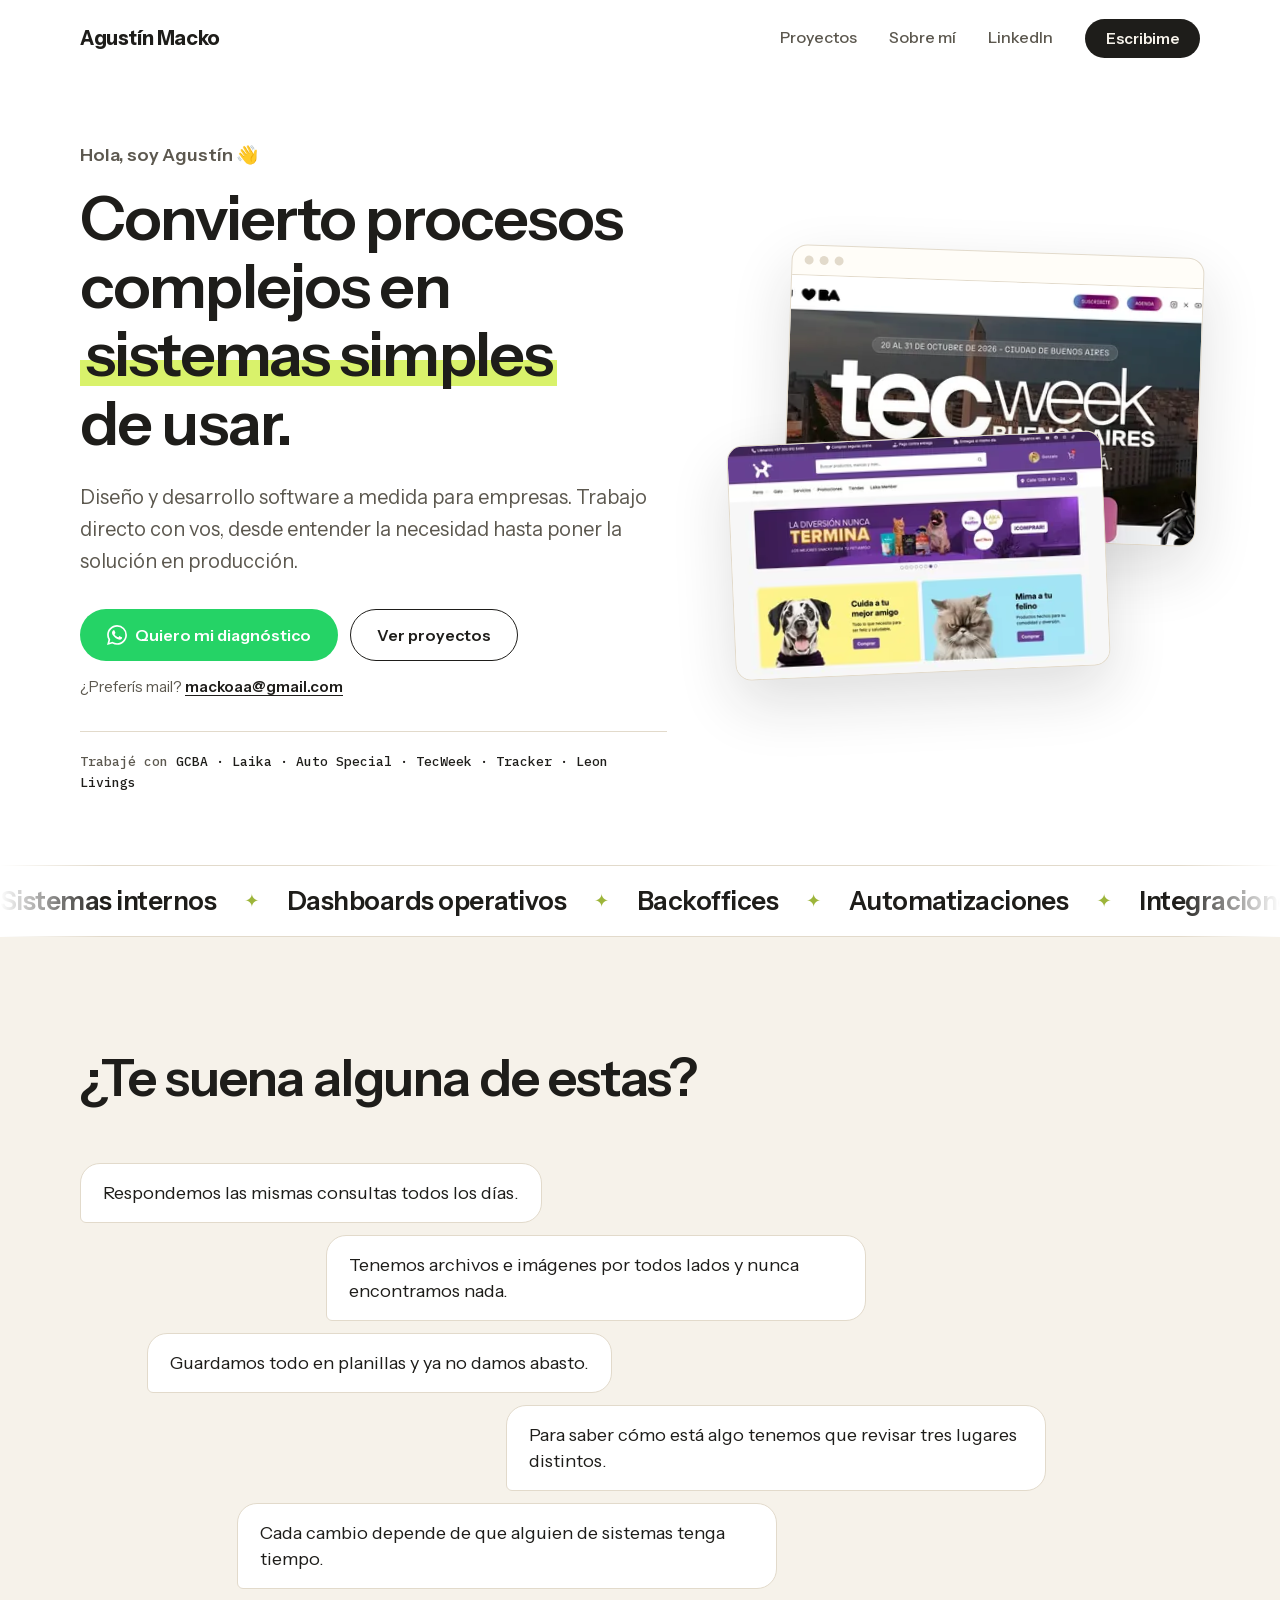
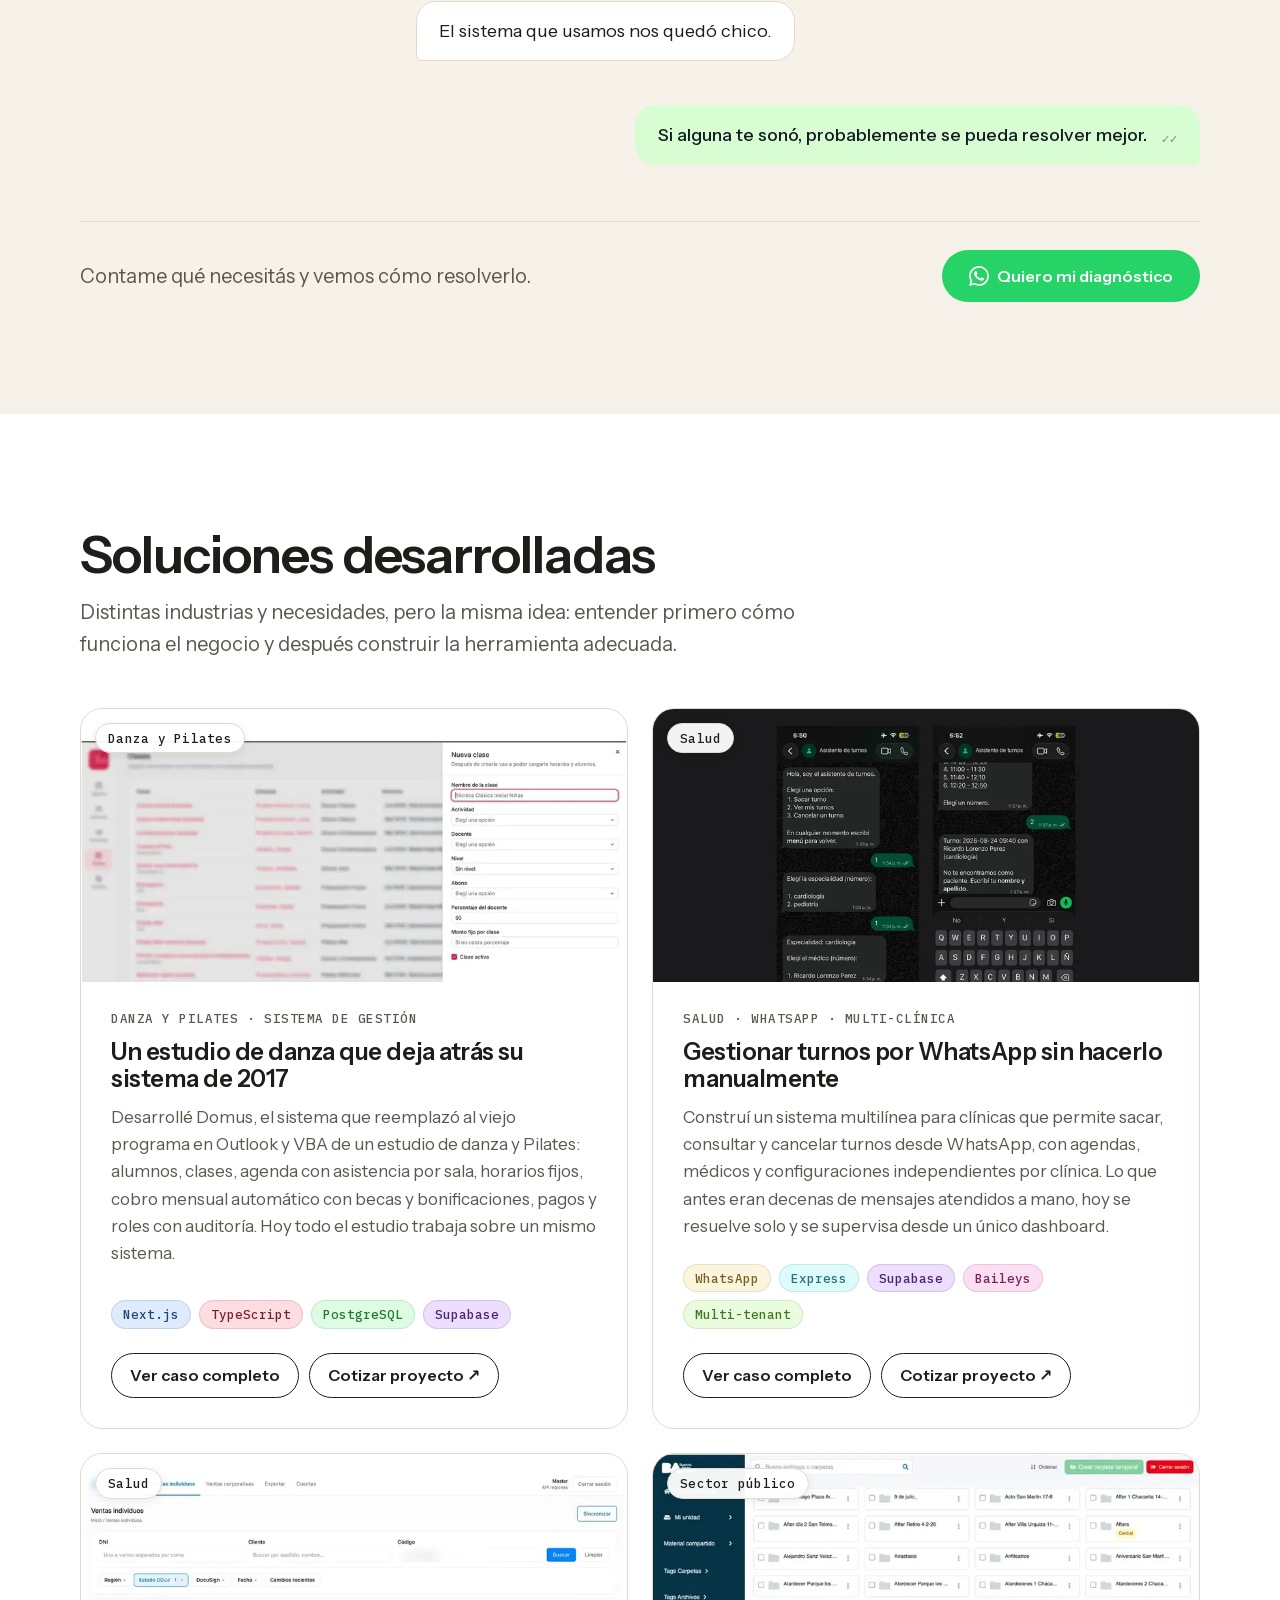
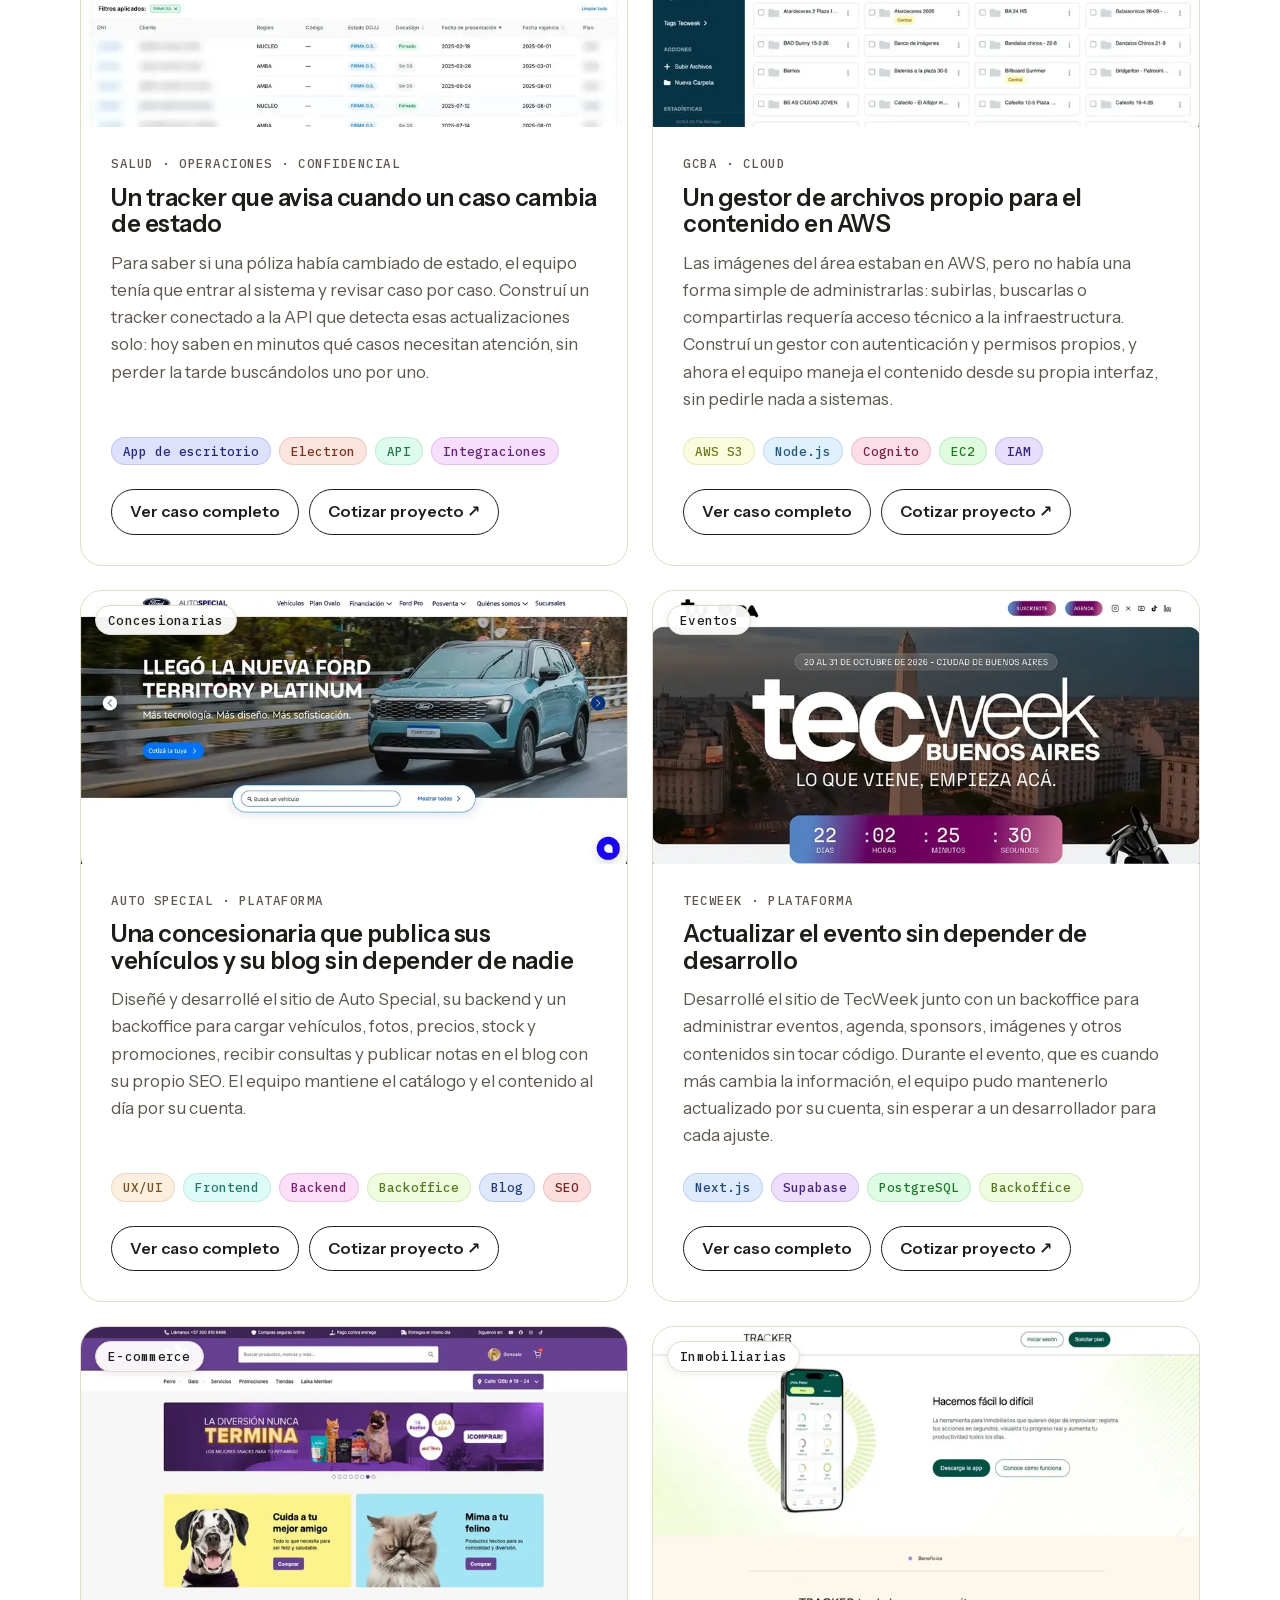
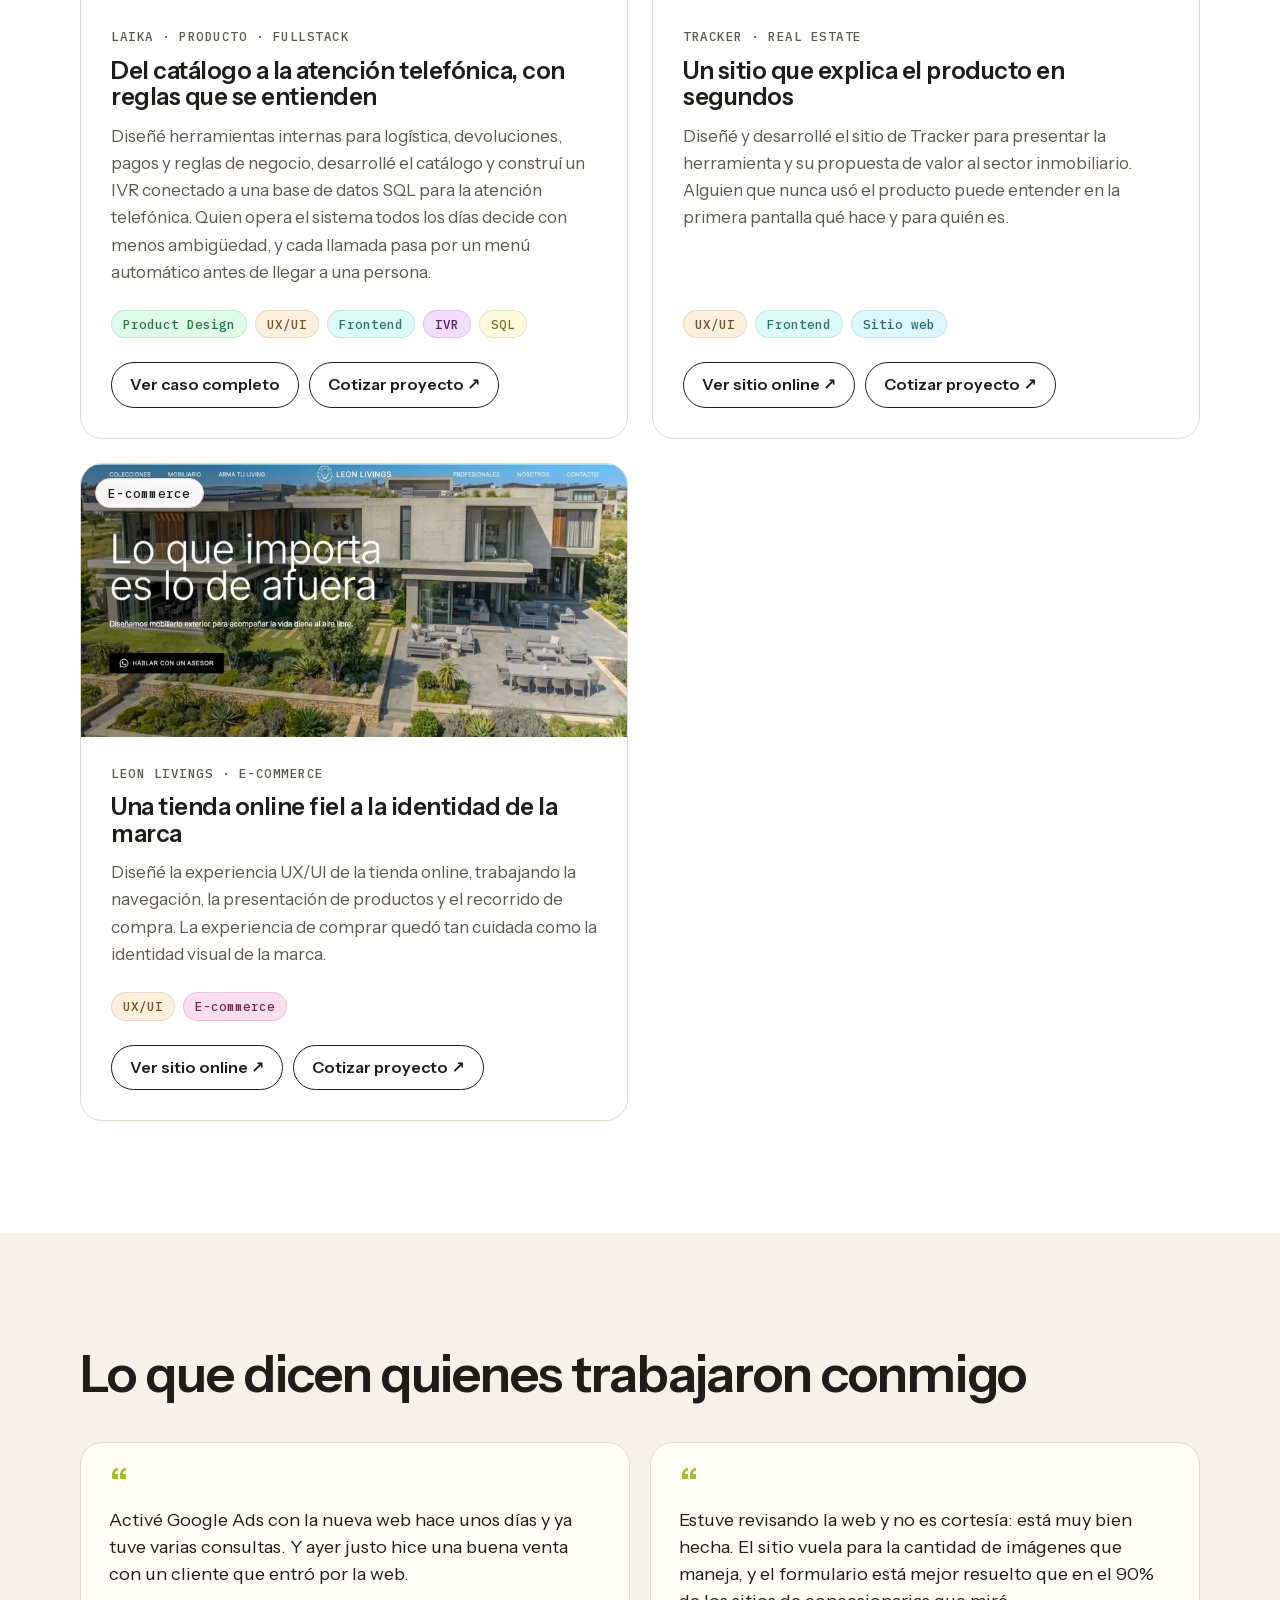
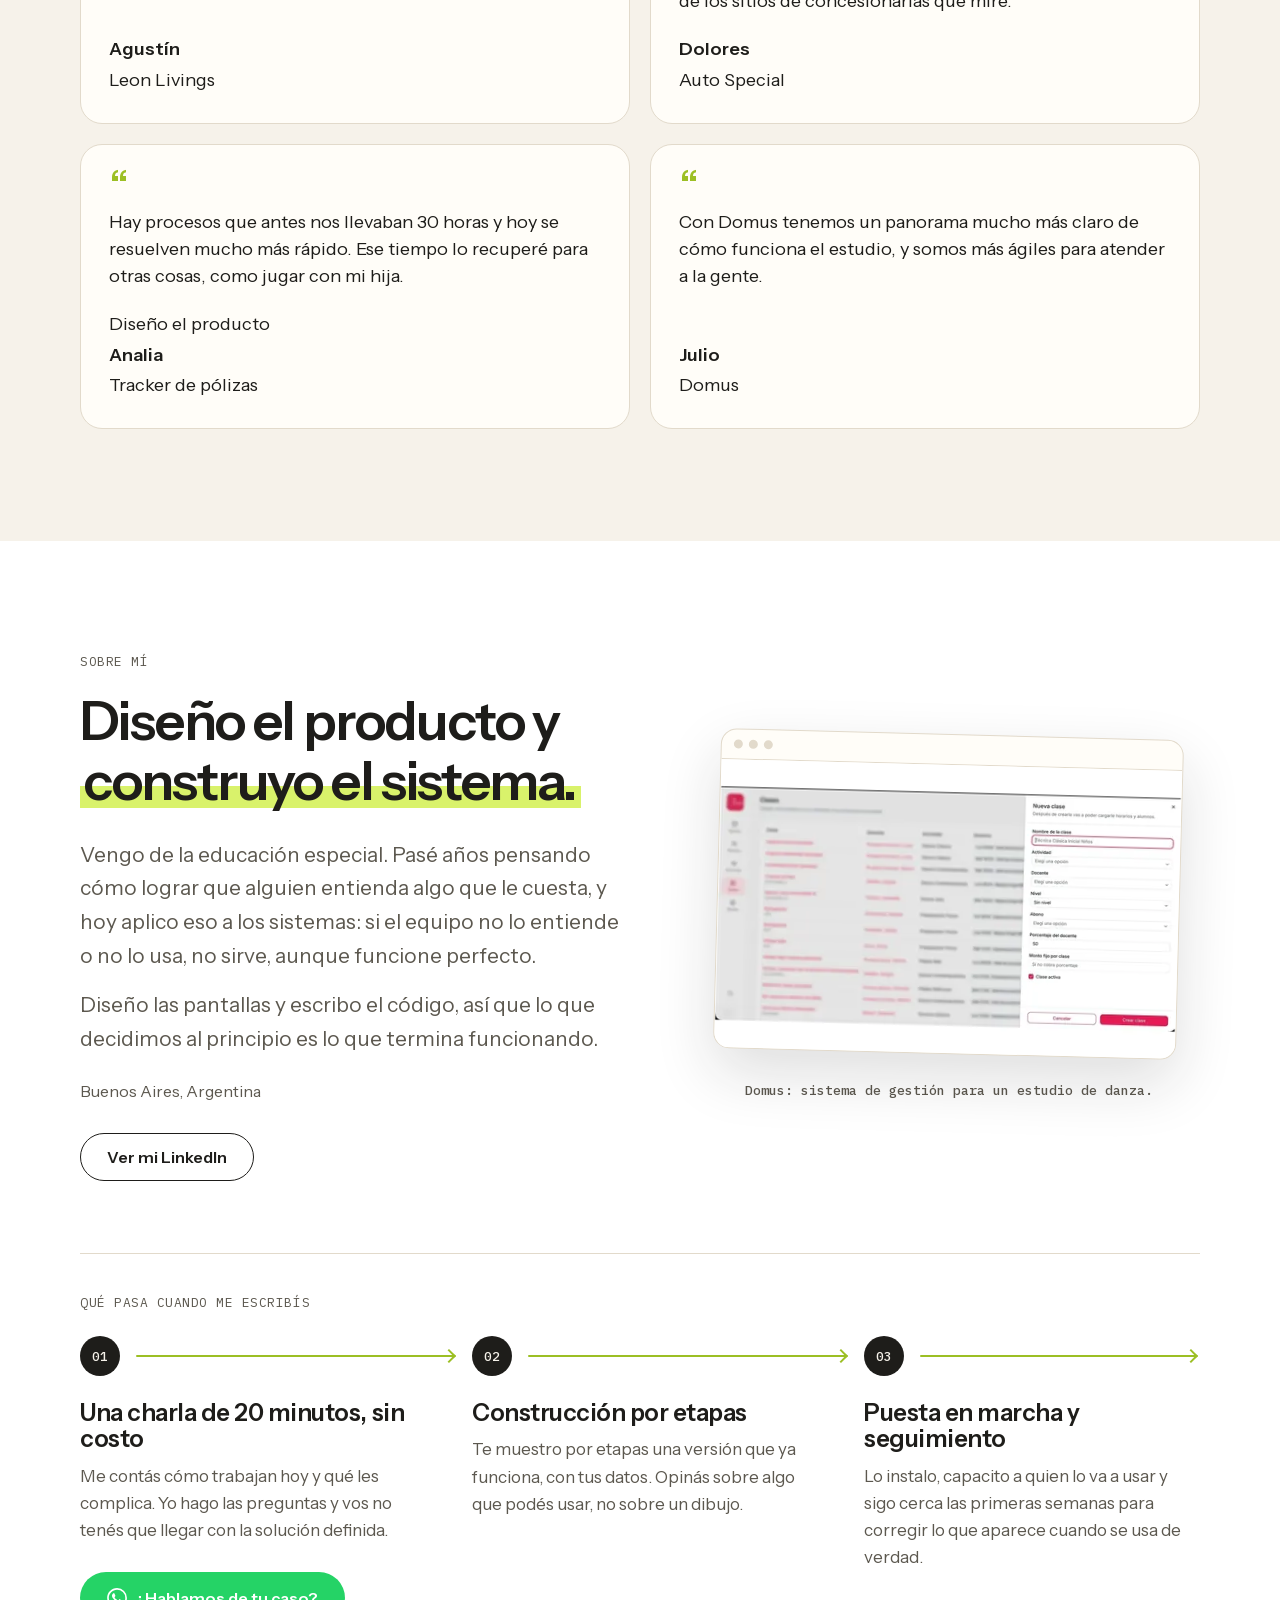
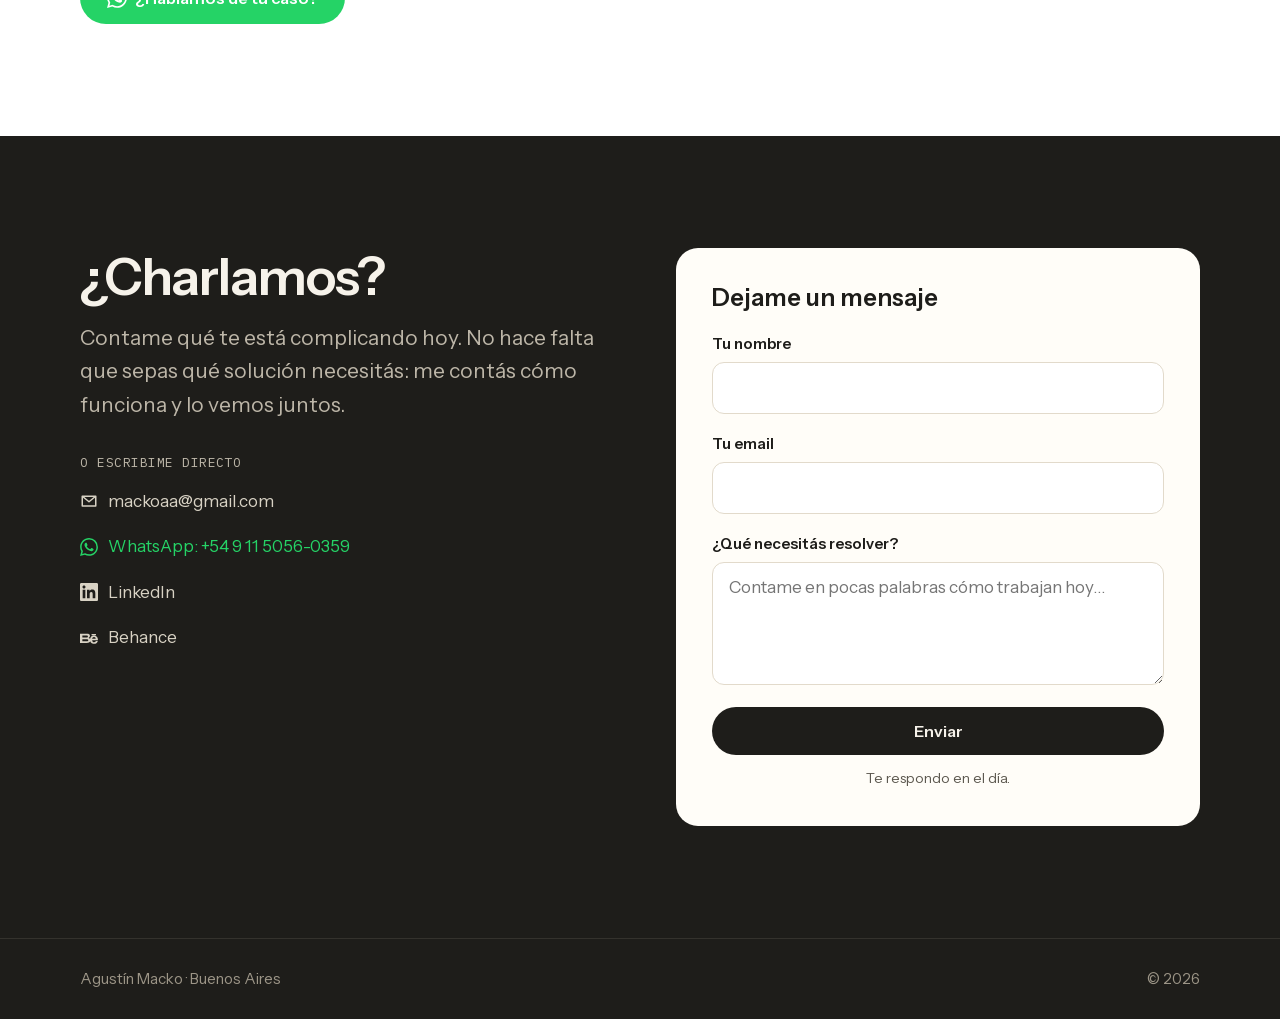
==== commit 4a8bae71: "fix carrusel mobile" ====
--- a/index.html
+++ b/index.html
@@ -338,7 +338,7 @@
         </div>
       </div>
 
-      <div class="wrap projects-grid reveal">
+      <div class="wrap projects-grid reveal" role="region" aria-roledescription="carrusel" aria-label="Proyectos">
           <article class="project">
             <span class="project-badge">Danza y Pilates</span>
             <div class="project-visual">
--- a/css/styles.css
+++ b/css/styles.css
@@ -269,7 +269,9 @@
   overflow: hidden; display: flex; flex-direction: column;
   transition: transform .25s ease, box-shadow .25s ease;
 }
-.project:hover { transform: translateY(-4px); box-shadow: 0 16px 40px rgba(30, 29, 26, .08); }
+@media (hover: hover) {
+  .project:hover { transform: translateY(-4px); box-shadow: 0 16px 40px rgba(30, 29, 26, .08); }
+}
 .project { position: relative; }
 .project-status {
   display: inline-flex; align-items: center; gap: 8px; margin-top: 4px;
@@ -643,8 +645,28 @@
 }
 
 @media (max-width: 640px) {
-  .projects-grid,
   .testimonials { grid-template-columns: 1fr; }
+
+  /* Proyectos: carrusel horizontal con scroll-snap (solo mobile) */
+  .projects-grid {
+    display: flex;
+    gap: 16px;
+    width: 100%;
+    margin-inline: 0;
+    padding-inline: 24px;
+    overflow-x: auto;
+    scroll-snap-type: x mandatory;
+    scroll-padding-inline: 24px;
+    overscroll-behavior-x: contain;
+    scrollbar-width: none;
+    -webkit-overflow-scrolling: touch;
+  }
+  .projects-grid::-webkit-scrollbar { display: none; }
+  .projects-grid > .project {
+    flex: 0 0 84%;
+    scroll-snap-align: start;
+    scroll-snap-stop: always;
+  }
 }
 
 @media (prefers-reduced-motion: reduce) {
